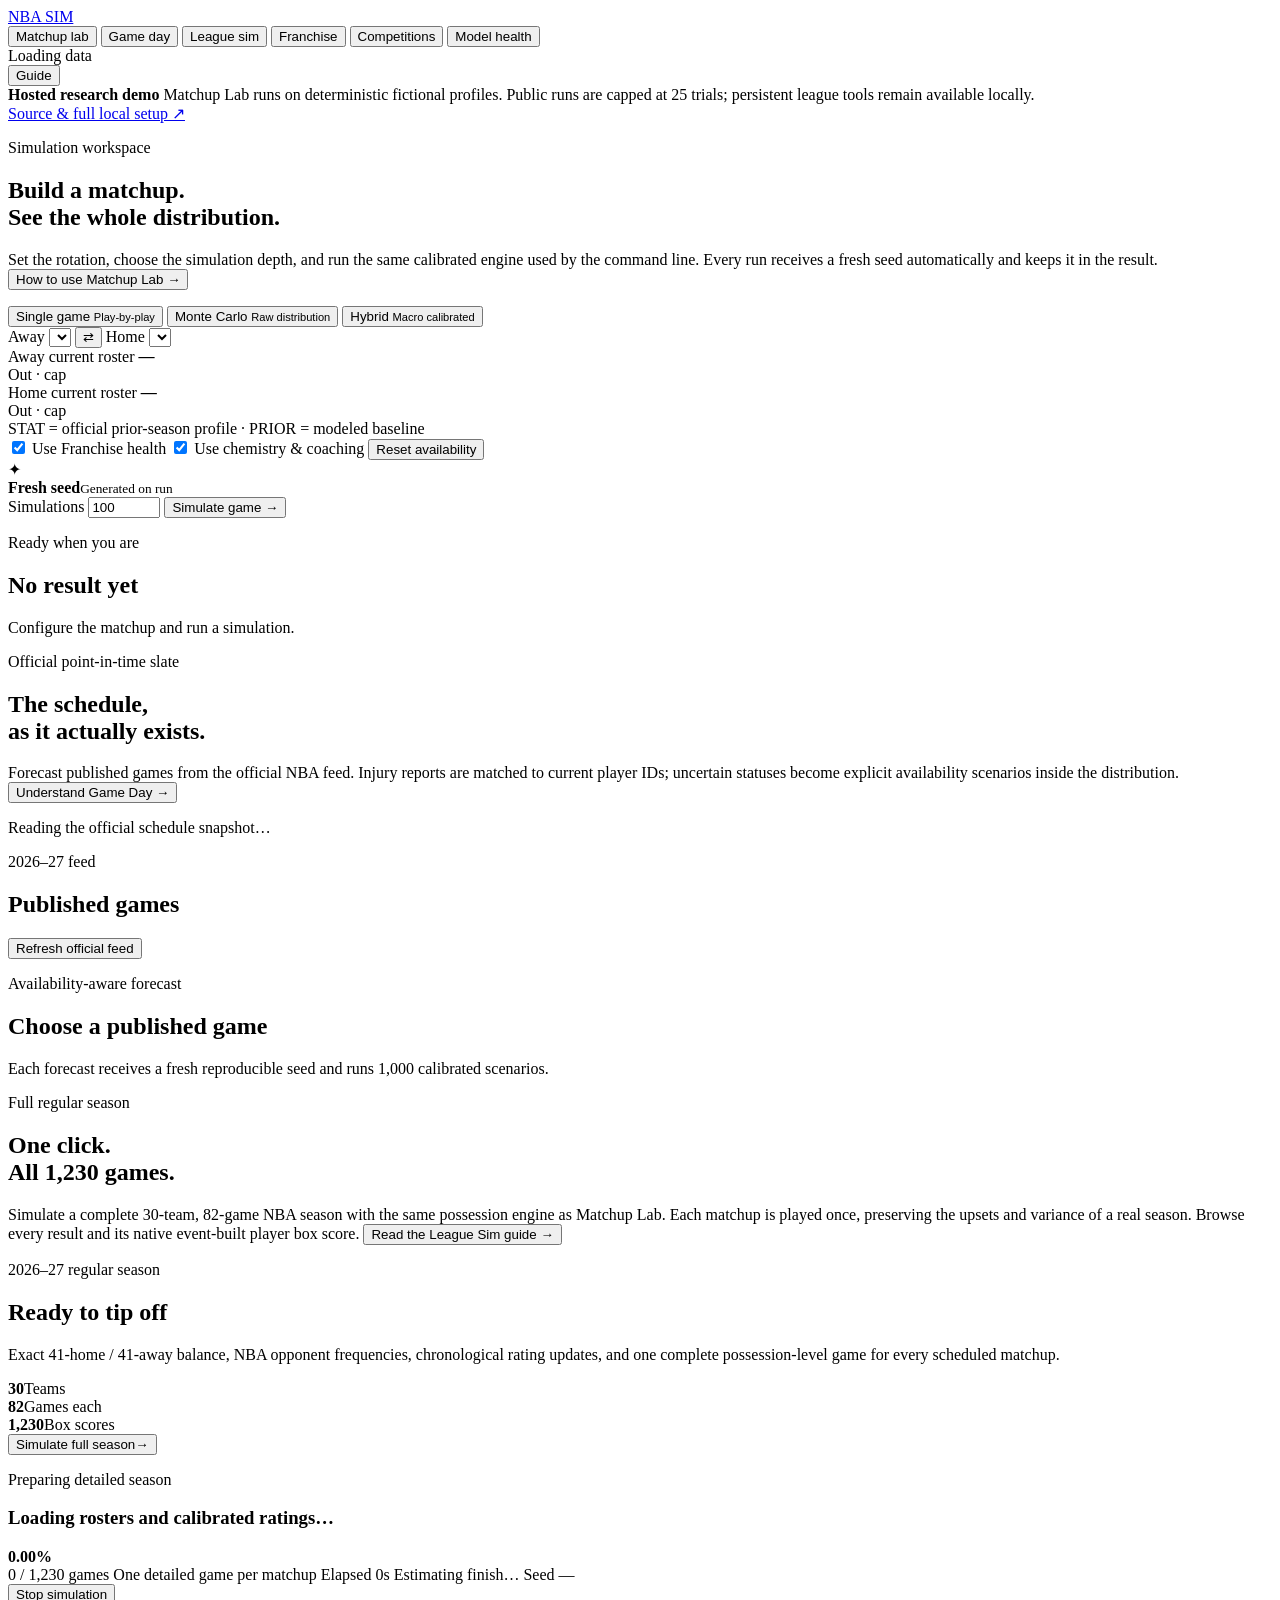
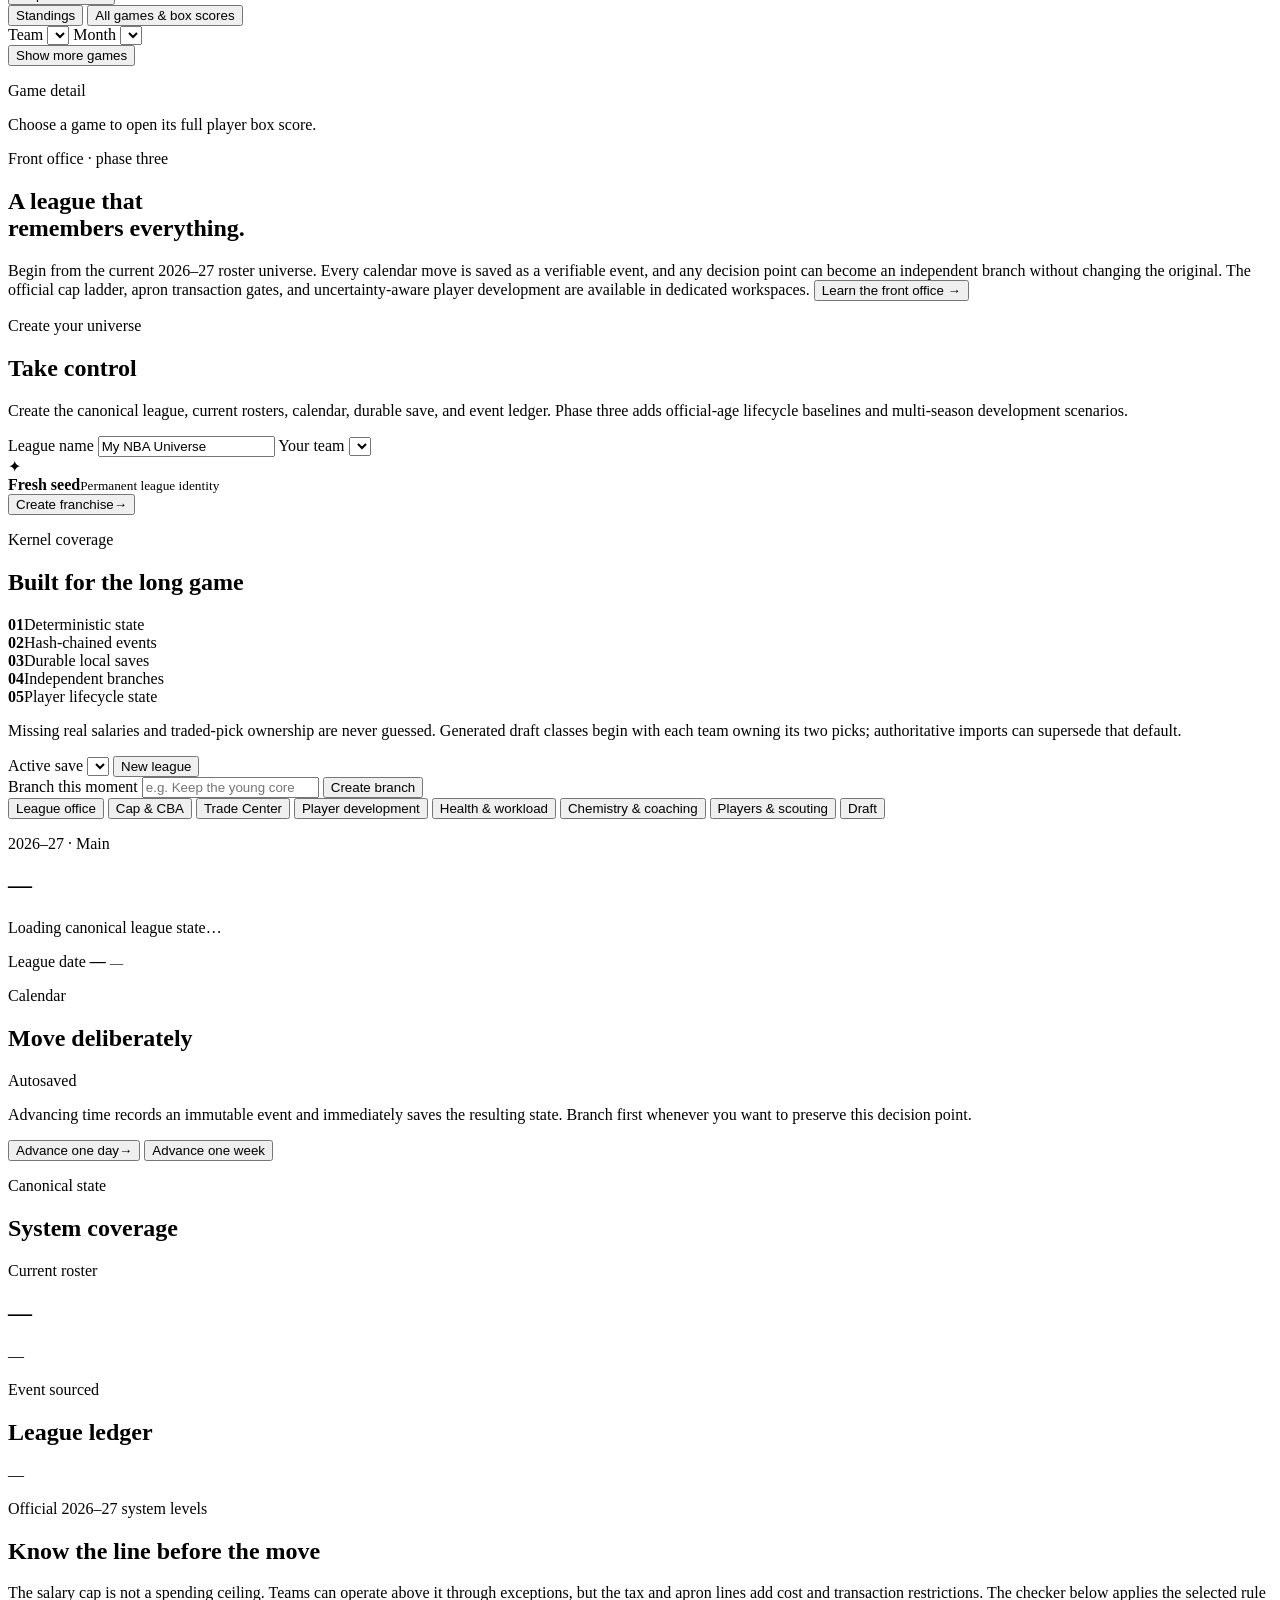
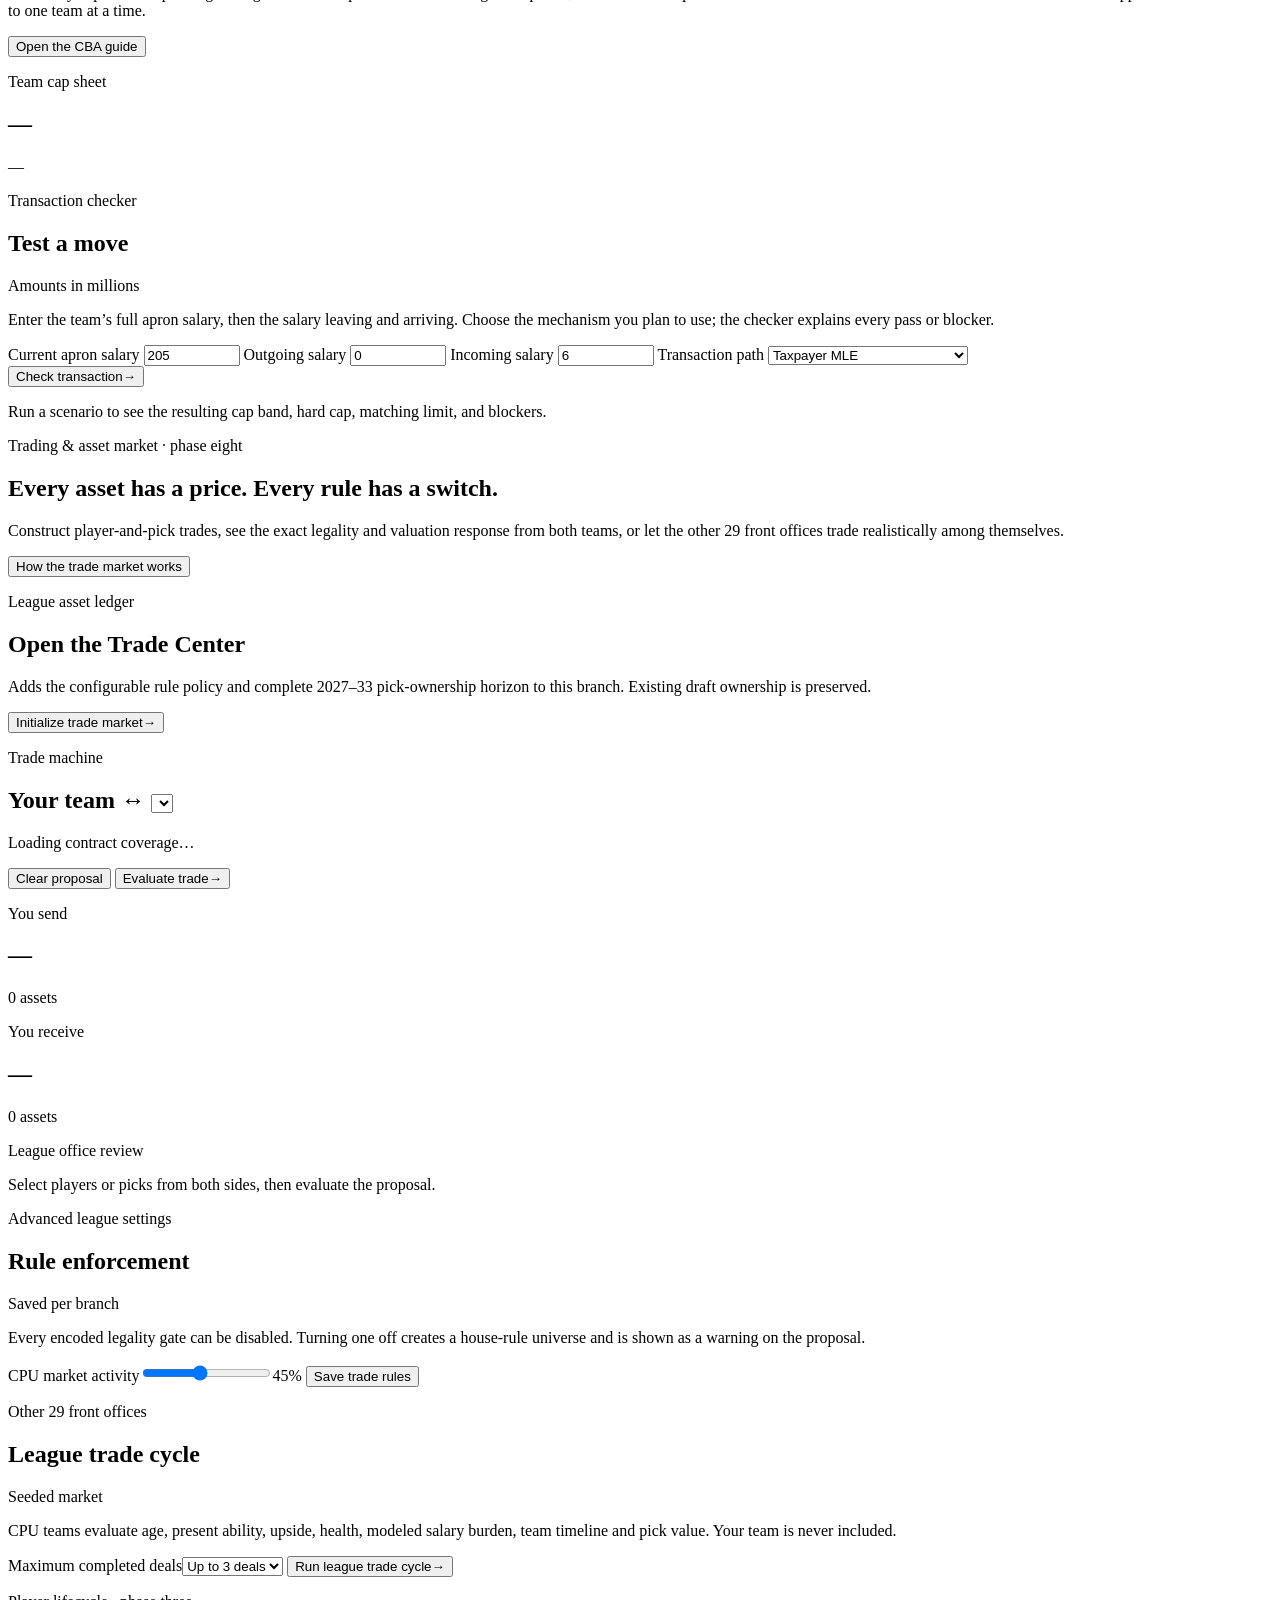
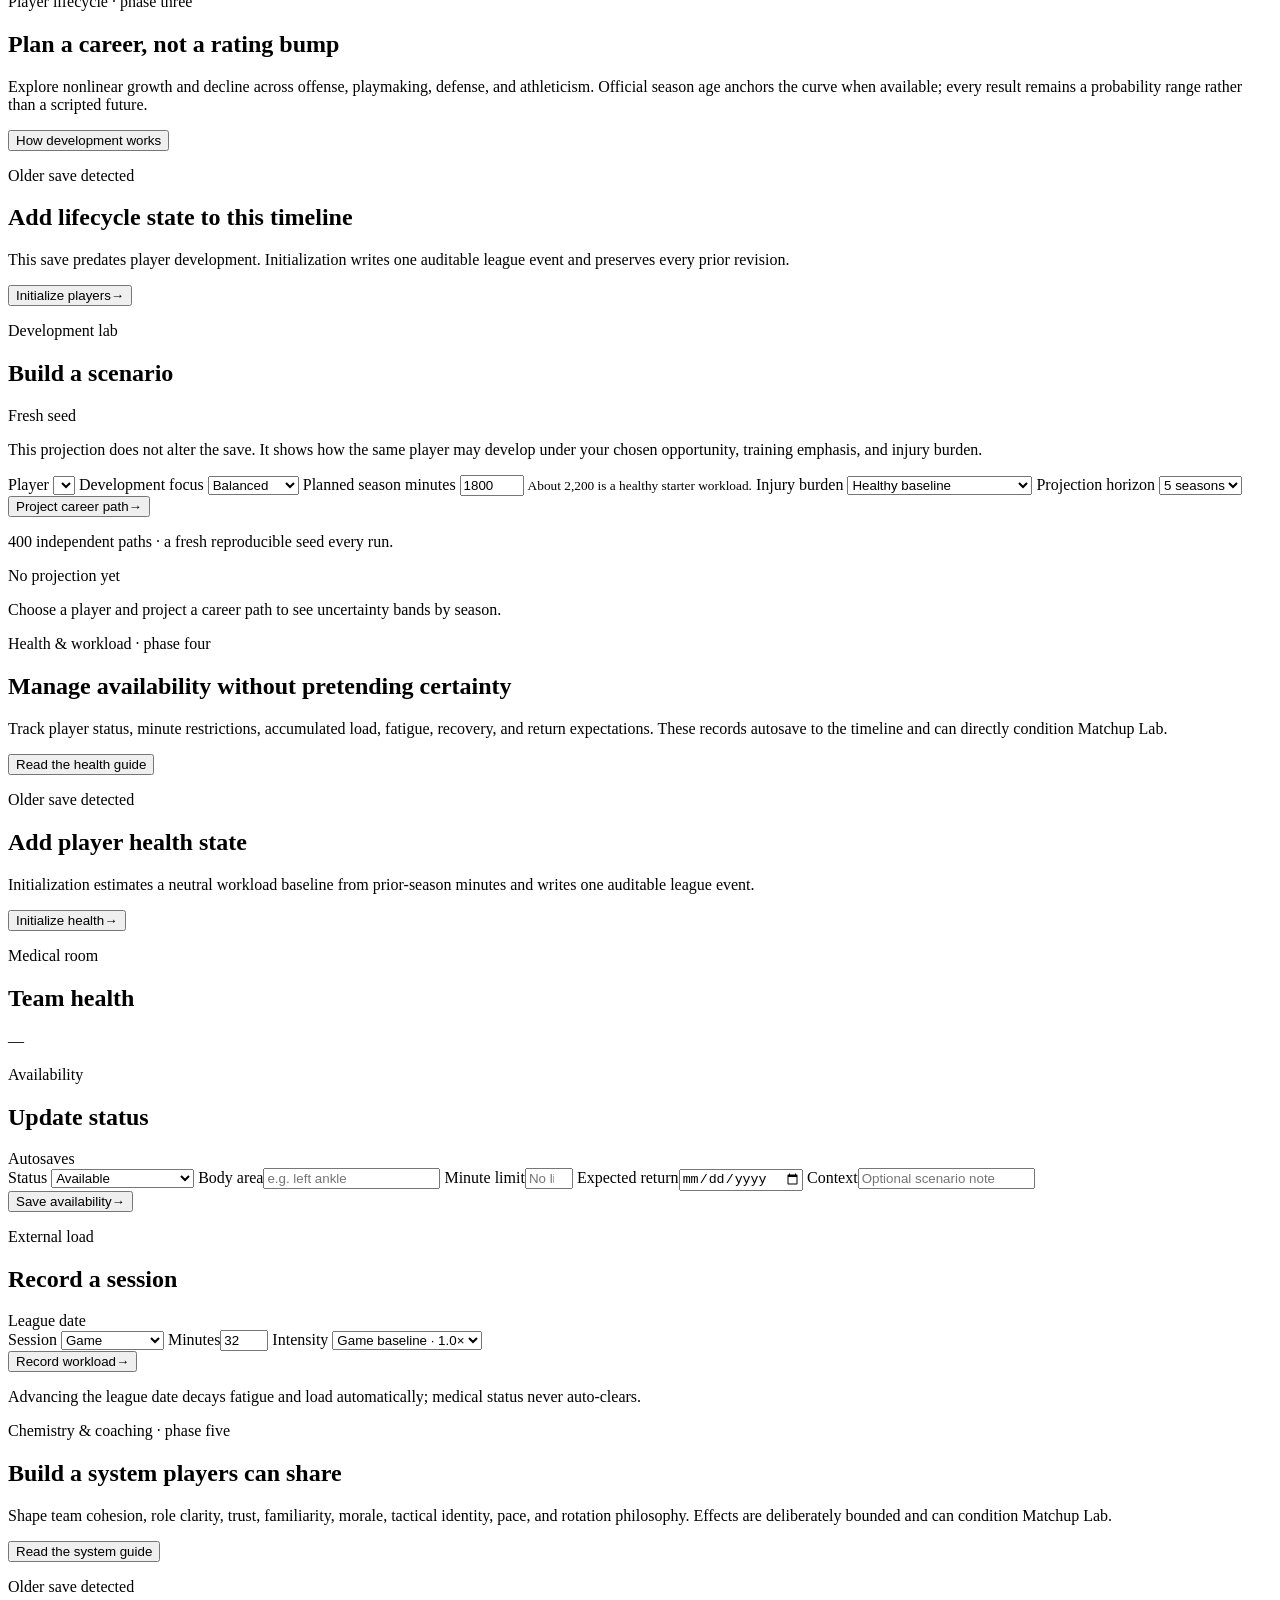
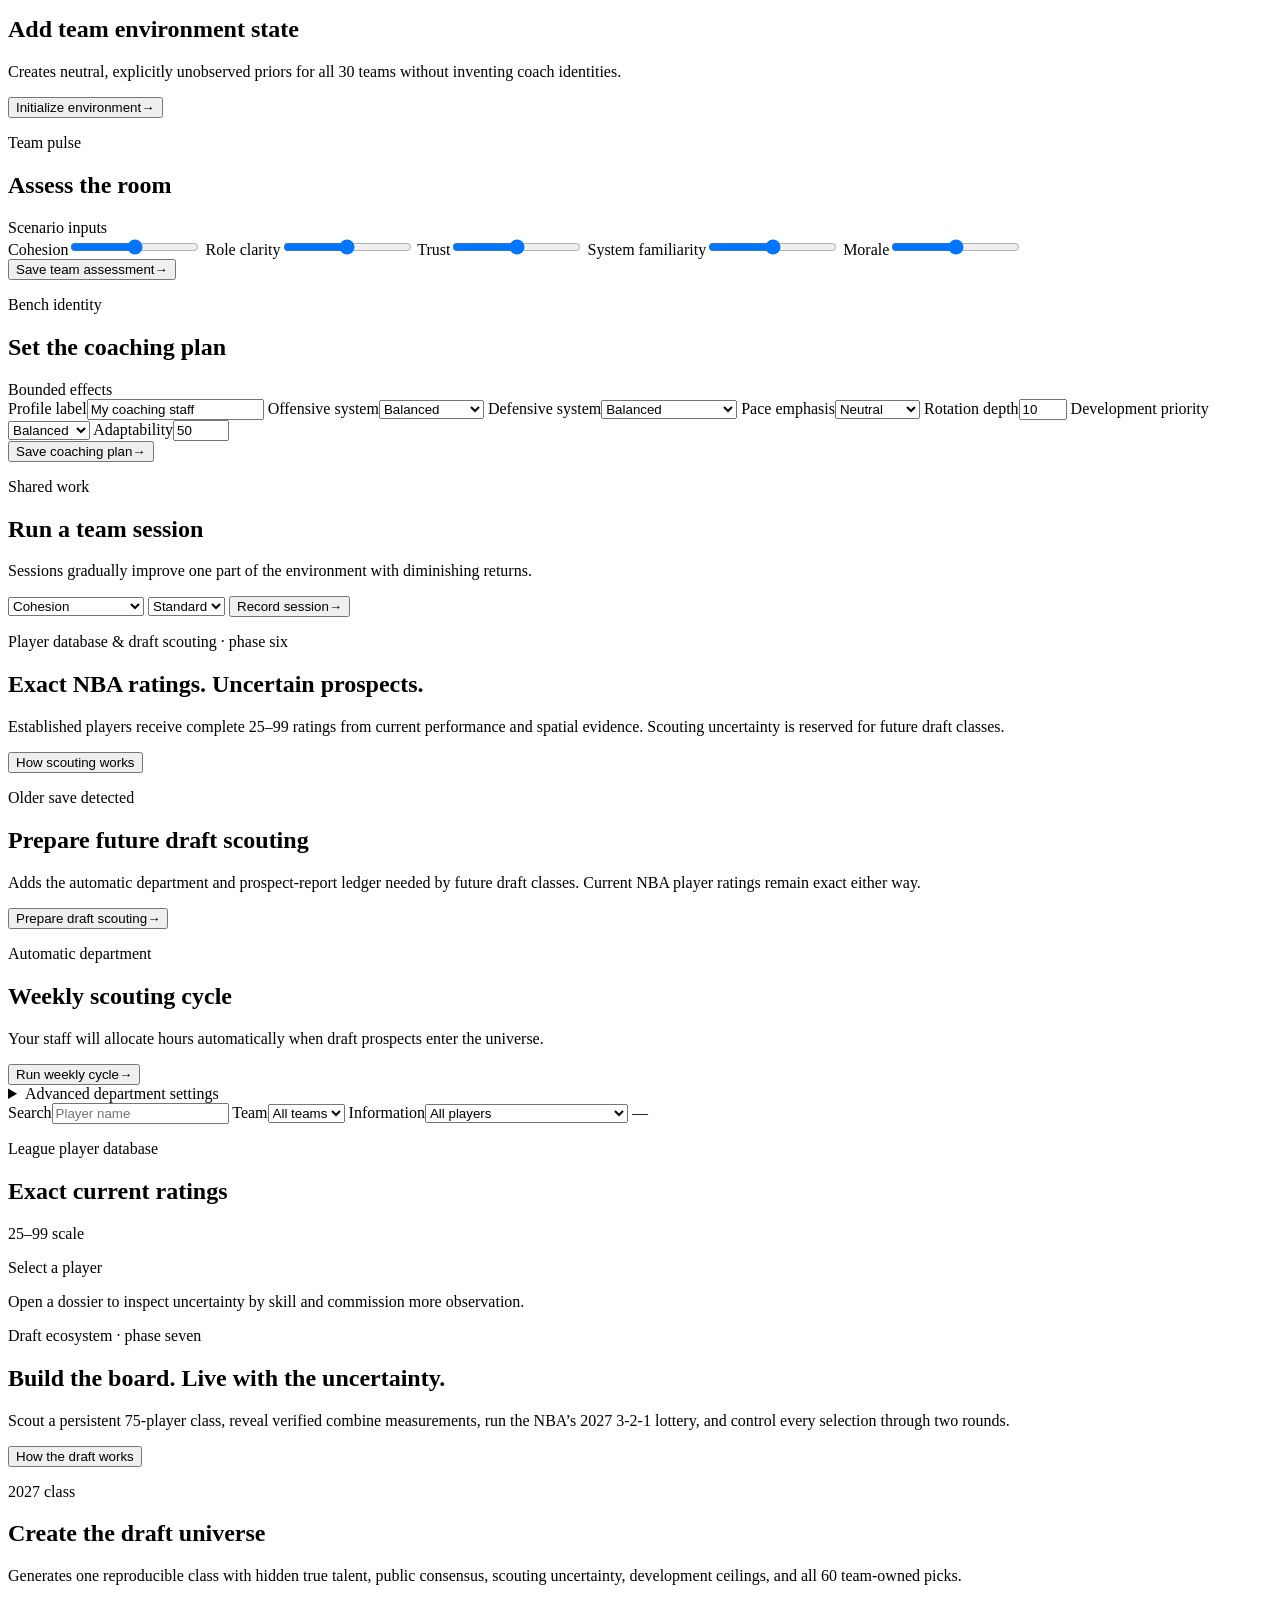
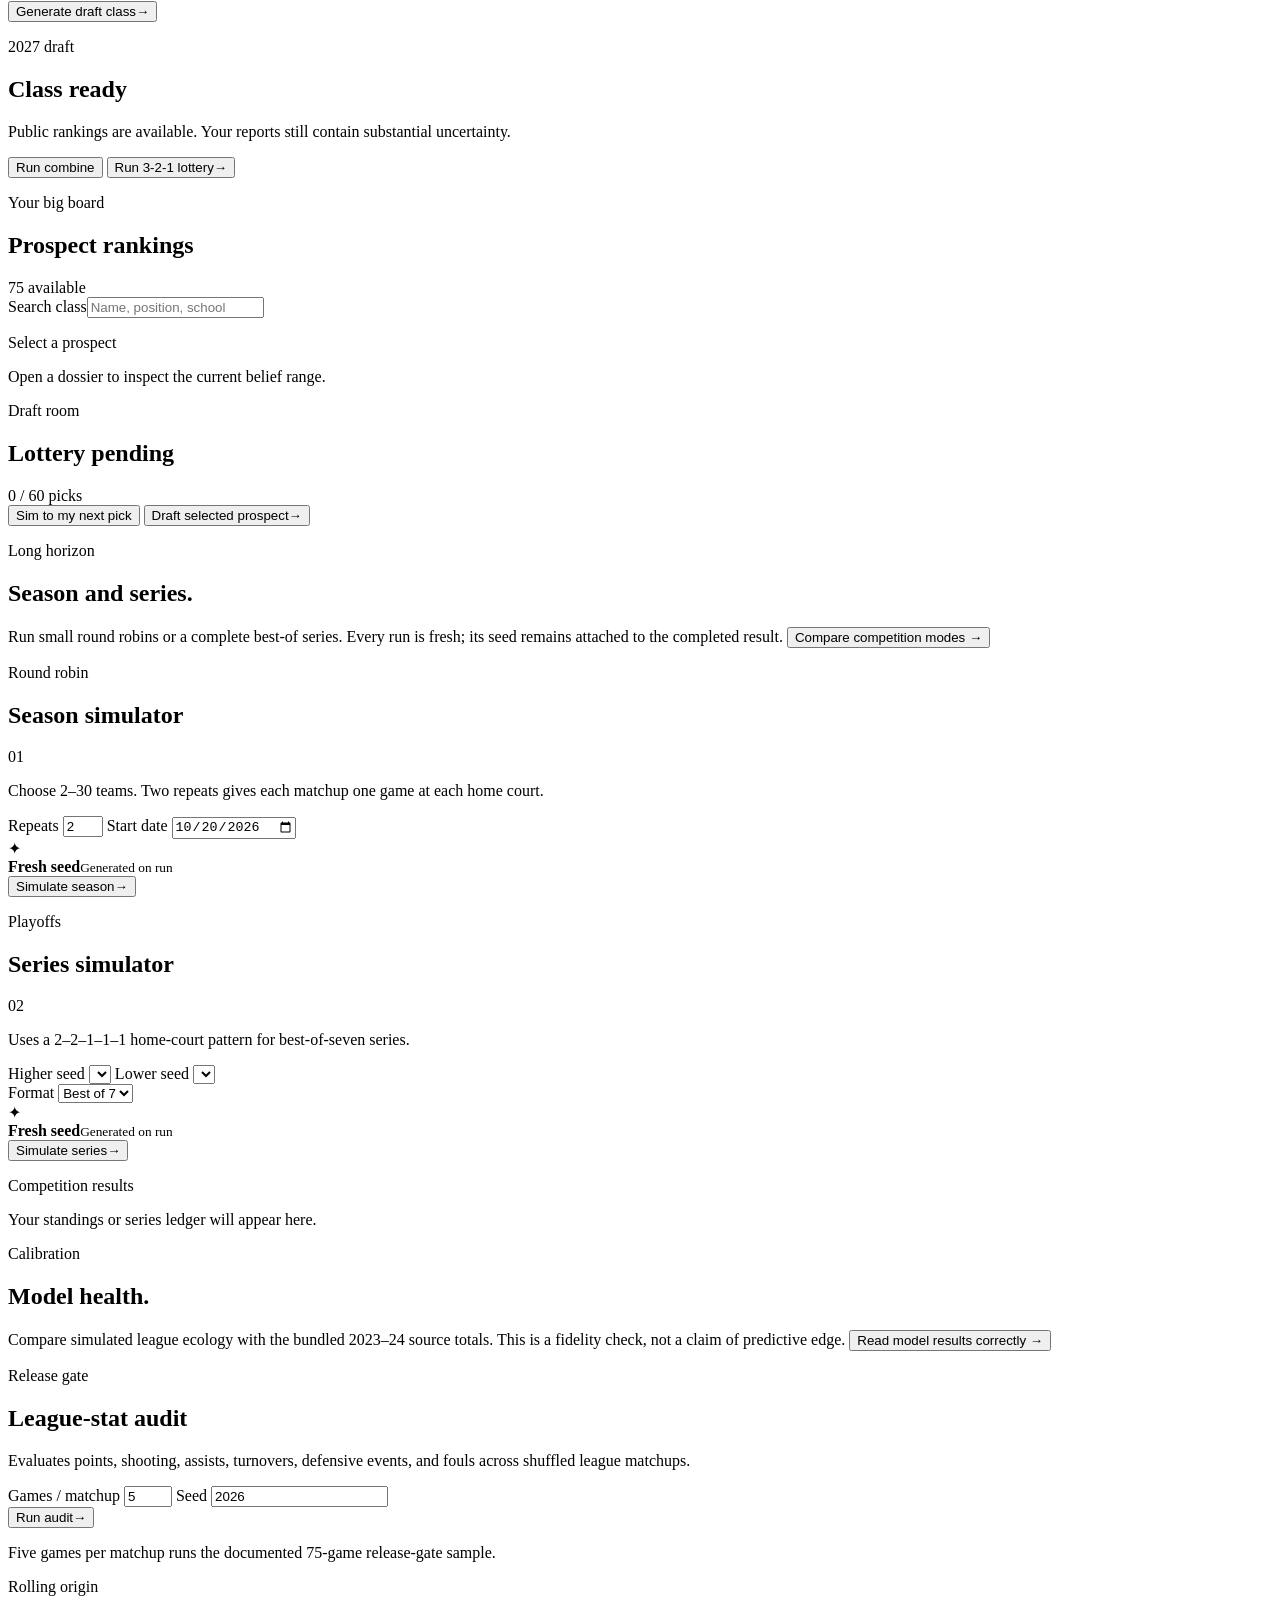
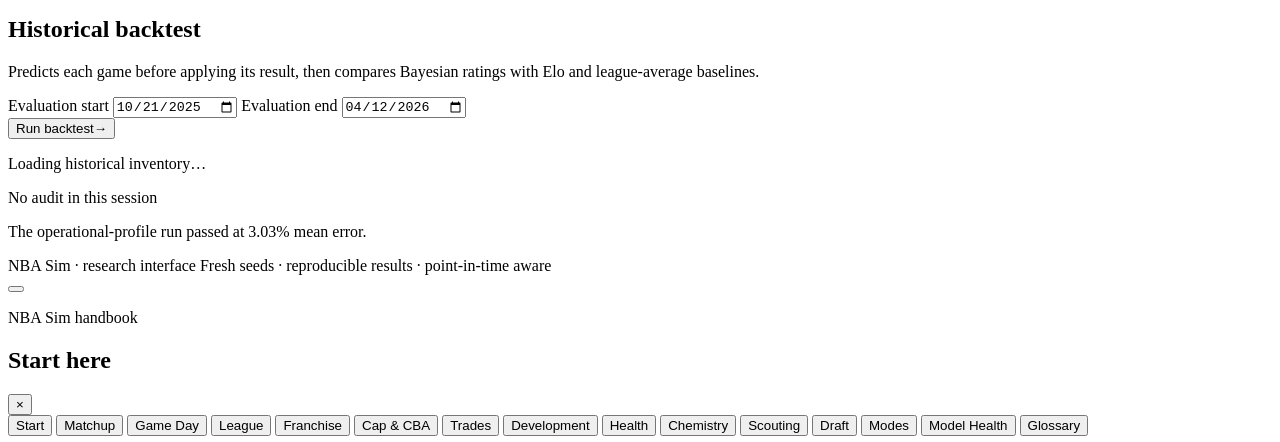
==== public/index.html @ 461e7e8c "Deploy bounded Matchup Lab demo to Vercel" ====
<!doctype html>
<html lang="en">
  <head>
    <meta charset="utf-8" />
    <meta name="viewport" content="width=device-width, initial-scale=1" />
    <meta
      name="description"
      content="An interactive interface for the NBA Sim research engine."
    />
    <title>NBA Sim — Research Lab</title>
    <link rel="stylesheet" href="/styles.css" />
  </head>
  <body>
    <div class="page-shell">
      <header class="topbar">
        <a class="brand" href="/" aria-label="NBA Sim home">
          <span class="brand-mark" aria-hidden="true"></span>
          <span>NBA SIM</span>
        </a>
        <nav class="primary-nav" aria-label="Dashboard sections">
          <button class="nav-item active" data-view="matchup">Matchup lab</button>
          <button class="nav-item" data-view="gameday">Game day</button>
          <button class="nav-item" data-view="league">League sim</button>
          <button class="nav-item" data-view="franchise">Franchise</button>
          <button class="nav-item" data-view="competition">Competitions</button>
          <button class="nav-item" data-view="health">Model health</button>
        </nav>
        <div class="topbar-actions">
          <div class="data-badge">
            <span class="status-dot" aria-hidden="true"></span>
            <span id="data-season">Loading data</span>
          </div>
          <button class="guide-button" type="button" data-guide-topic="start">
            Guide
          </button>
        </div>
      </header>

      <aside class="deployment-banner hidden" id="deployment-banner" role="status">
        <div>
          <strong>Hosted research demo</strong>
          <span>
            Matchup Lab runs on deterministic fictional profiles. Public runs
            are capped at 25 trials; persistent league tools remain available locally.
          </span>
        </div>
        <a href="https://github.com/OorjitSethi/nba-sim" target="_blank" rel="noreferrer">
          Source &amp; full local setup ↗
        </a>
      </aside>

      <main>
        <section class="view active" id="view-matchup">
          <div class="section-intro">
            <div>
              <p class="eyebrow">Simulation workspace</p>
              <h1>Build a matchup.<br />See the whole distribution.</h1>
            </div>
            <p class="intro-copy">
              Set the rotation, choose the simulation depth, and run the same
              calibrated engine used by the command line. Every run receives a
              fresh seed automatically and keeps it in the result.
              <button class="guide-link" type="button" data-guide-topic="matchup">
                How to use Matchup Lab →
              </button>
            </p>
          </div>

          <div class="workspace-grid">
            <form class="control-panel" id="matchup-form">
              <div class="mode-switch" aria-label="Simulation mode">
                <button type="button" class="mode-option active" data-mode="single">
                  <span>Single game</span>
                  <small>Play-by-play</small>
                </button>
                <button type="button" class="mode-option" data-mode="monte_carlo">
                  <span>Monte Carlo</span>
                  <small>Raw distribution</small>
                </button>
                <button type="button" class="mode-option" data-mode="hybrid">
                  <span>Hybrid</span>
                  <small>Macro calibrated</small>
                </button>
              </div>

              <div class="matchup-picker">
                <label>
                  <span>Away</span>
                  <select id="away-team" name="away" aria-label="Away team"></select>
                </label>
                <button class="swap-button" id="swap-teams" type="button" aria-label="Swap teams">
                  ⇄
                </button>
                <label>
                  <span>Home</span>
                  <select id="home-team" name="home" aria-label="Home team"></select>
                </label>
              </div>

              <div class="rotation-grid">
                <section class="rotation-card">
                  <div class="rotation-heading">
                    <div>
                      <span class="team-kicker">Away current roster</span>
                      <strong id="away-roster-title">—</strong>
                    </div>
                    <span>Out · cap</span>
                  </div>
                  <div id="away-roster" class="roster-list"></div>
                </section>
                <section class="rotation-card">
                  <div class="rotation-heading">
                    <div>
                      <span class="team-kicker">Home current roster</span>
                      <strong id="home-roster-title">—</strong>
                    </div>
                    <span>Out · cap</span>
                  </div>
                  <div id="home-roster" class="roster-list"></div>
                </section>
              </div>

              <div class="rotation-actions">
                <span>STAT = official prior-season profile · PRIOR = modeled baseline</span>
                <div>
                  <label class="health-link-toggle" title="Apply saved Franchise health restrictions to both teams">
                    <input id="matchup-use-health" type="checkbox" checked />
                    <span>Use Franchise health</span>
                  </label>
                  <label class="health-link-toggle" title="Apply the saved coaching plan and chemistry context">
                    <input id="matchup-use-environment" type="checkbox" checked />
                    <span>Use chemistry &amp; coaching</span>
                  </label>
                  <button id="reset-availability" type="button">Reset availability</button>
                </div>
              </div>

              <div class="run-settings">
                <div class="seed-policy" title="A new reproducible seed is generated when you run">
                  <span class="seed-spark" aria-hidden="true">✦</span>
                  <div><strong>Fresh seed</strong><small>Generated on run</small></div>
                </div>
                <label id="trials-field" class="hidden">
                  <span>Simulations</span>
                  <input id="matchup-trials" type="number" min="25" max="10000" value="100" />
                </label>
                <button class="run-button" type="submit">
                  <span id="run-label">Simulate game</span>
                  <span aria-hidden="true">→</span>
                </button>
              </div>
            </form>

            <section class="result-panel" id="matchup-result" aria-live="polite">
              <div class="empty-state">
                <div class="court-mark" aria-hidden="true">
                  <span></span>
                </div>
                <p class="eyebrow">Ready when you are</p>
                <h2>No result yet</h2>
                <p>Configure the matchup and run a simulation.</p>
              </div>
            </section>
          </div>
        </section>

        <section class="view" id="view-gameday">
          <div class="section-intro compact">
            <div>
              <p class="eyebrow">Official point-in-time slate</p>
              <h1>The schedule,<br />as it actually exists.</h1>
            </div>
            <p class="intro-copy">
              Forecast published games from the official NBA feed. Injury
              reports are matched to current player IDs; uncertain statuses
              become explicit availability scenarios inside the distribution.
              <button class="guide-link" type="button" data-guide-topic="gameday">
                Understand Game Day →
              </button>
            </p>
          </div>

          <section class="slate-summary" id="slate-summary" aria-live="polite">
            <div class="loading-block">Reading the official schedule snapshot…</div>
          </section>

          <div class="slate-workspace">
            <section class="slate-panel">
              <div class="slate-panel-heading">
                <div>
                  <p class="eyebrow">2026–27 feed</p>
                  <h2>Published games</h2>
                </div>
                <button class="quiet-button" id="refresh-schedule" type="button">
                  Refresh official feed
                </button>
              </div>
              <div class="schedule-feed" id="schedule-feed"></div>
            </section>

            <section class="result-panel game-day-result" id="game-day-result" aria-live="polite">
              <div class="empty-state">
                <div class="court-mark" aria-hidden="true"><span></span></div>
                <p class="eyebrow">Availability-aware forecast</p>
                <h2>Choose a published game</h2>
                <p>Each forecast receives a fresh reproducible seed and runs 1,000 calibrated scenarios.</p>
              </div>
            </section>
          </div>
        </section>

        <section class="view" id="view-league">
          <div class="section-intro compact">
            <div>
              <p class="eyebrow">Full regular season</p>
              <h1>One click.<br />All 1,230 games.</h1>
            </div>
            <p class="intro-copy">
              Simulate a complete 30-team, 82-game NBA season with the same
              possession engine as Matchup Lab. Each matchup is played once,
              preserving the upsets and variance of a real season. Browse every
              result and its native event-built player box score.
              <button class="guide-link" type="button" data-guide-topic="league">
                Read the League Sim guide →
              </button>
            </p>
          </div>

          <section class="league-launch" id="league-launch">
            <div class="league-launch-copy">
              <p class="eyebrow">2026–27 regular season</p>
              <h2 id="league-launch-title">Ready to tip off</h2>
              <p>
                Exact 41-home / 41-away balance, NBA opponent frequencies,
                chronological rating updates, and one complete possession-level
                game for every scheduled matchup.
              </p>
            </div>
            <div class="league-launch-metrics">
              <div><strong>30</strong><span>Teams</span></div>
              <div><strong>82</strong><span>Games each</span></div>
              <div><strong>1,230</strong><span>Box scores</span></div>
            </div>
            <button class="run-button league-run-button" id="run-league" type="button">
              <span>Simulate full season</span><span aria-hidden="true">→</span>
            </button>
            <section class="league-progress hidden" id="league-progress" aria-live="polite">
              <div class="league-progress-heading">
                <div>
                  <p class="eyebrow" id="league-progress-kicker">Preparing detailed season</p>
                  <h3 id="league-progress-matchup">Loading rosters and calibrated ratings…</h3>
                </div>
                <strong id="league-progress-percent">0.00%</strong>
              </div>
              <div
                class="league-progress-track"
                id="league-progress-track"
                role="progressbar"
                aria-label="Detailed league simulation progress"
                aria-valuemin="0"
                aria-valuemax="100"
                aria-valuenow="0"
              >
                <span id="league-progress-fill"></span>
              </div>
              <div class="league-progress-meta">
                <span id="league-progress-count">0 / 1,230 games</span>
                <span id="league-progress-trial">One detailed game per matchup</span>
                <span id="league-progress-elapsed">Elapsed 0s</span>
                <span id="league-progress-eta">Estimating finish…</span>
                <span id="league-progress-seed">Seed —</span>
              </div>
              <button class="league-cancel-button" id="cancel-league" type="button">
                Stop simulation
              </button>
            </section>
          </section>

          <section class="league-results hidden" id="league-results" aria-live="polite">
            <div class="league-season-bar" id="league-season-bar"></div>
            <div class="league-section-tabs" role="tablist" aria-label="League result sections">
              <button class="league-section-tab active" data-league-tab="standings" type="button">Standings</button>
              <button class="league-section-tab" data-league-tab="schedule" type="button">All games & box scores</button>
            </div>

            <div class="league-panel active" id="league-panel-standings">
              <div class="conference-grid" id="league-standings"></div>
            </div>

            <div class="league-panel" id="league-panel-schedule">
              <div class="league-schedule-toolbar">
                <label>
                  <span>Team</span>
                  <select id="league-team-filter"></select>
                </label>
                <label>
                  <span>Month</span>
                  <select id="league-month-filter"></select>
                </label>
                <div class="league-game-count" id="league-game-count"></div>
              </div>
              <div class="league-browser">
                <section class="league-game-list-wrap">
                  <div class="league-game-list" id="league-game-list"></div>
                  <button class="quiet-button league-more hidden" id="league-more" type="button">Show more games</button>
                </section>
                <section class="league-boxscore" id="league-boxscore">
                  <div class="empty-state inline">
                    <p class="eyebrow">Game detail</p>
                    <p>Choose a game to open its full player box score.</p>
                  </div>
                </section>
              </div>
            </div>
          </section>
        </section>

        <section class="view" id="view-franchise">
          <div class="section-intro compact">
            <div>
              <p class="eyebrow">Front office · phase three</p>
              <h1>A league that<br />remembers everything.</h1>
            </div>
            <p class="intro-copy">
              Begin from the current 2026–27 roster universe. Every calendar
              move is saved as a verifiable event, and any decision point can
              become an independent branch without changing the original. The
              official cap ladder, apron transaction gates, and uncertainty-aware
              player development are available in dedicated workspaces.
              <button class="guide-link" type="button" data-guide-topic="franchise">
                Learn the front office →
              </button>
            </p>
          </div>

          <section class="franchise-onboarding" id="franchise-onboarding">
            <form class="franchise-create-card" id="franchise-create-form">
              <div>
                <p class="eyebrow">Create your universe</p>
                <h2>Take control</h2>
                <p>
                  Create the canonical league, current rosters, calendar,
                  durable save, and event ledger. Phase three adds official-age
                  lifecycle baselines and multi-season development scenarios.
                </p>
              </div>
              <div class="franchise-create-fields">
                <label>
                  <span>League name</span>
                  <input id="franchise-name" maxlength="80" value="My NBA Universe" />
                </label>
                <label>
                  <span>Your team</span>
                  <select id="franchise-team"></select>
                </label>
              </div>
              <div class="franchise-create-action">
                <div class="seed-policy compact" title="A new reproducible seed is generated when you create the league">
                  <span class="seed-spark" aria-hidden="true">✦</span>
                  <div><strong>Fresh seed</strong><small>Permanent league identity</small></div>
                </div>
                <button class="run-button" type="submit">
                  <span>Create franchise</span><span aria-hidden="true">→</span>
                </button>
              </div>
            </form>

            <aside class="franchise-kernel-card">
              <p class="eyebrow">Kernel coverage</p>
              <h2>Built for the long game</h2>
              <div class="kernel-principles">
                <div><strong>01</strong><span>Deterministic state</span></div>
                <div><strong>02</strong><span>Hash-chained events</span></div>
                <div><strong>03</strong><span>Durable local saves</span></div>
                <div><strong>04</strong><span>Independent branches</span></div>
                <div><strong>05</strong><span>Player lifecycle state</span></div>
              </div>
              <p class="fine-print">
                Missing real salaries and traded-pick ownership are never
                guessed. Generated draft classes begin with each team owning
                its two picks; authoritative imports can supersede that default.
              </p>
            </aside>
          </section>

          <section class="franchise-workspace hidden" id="franchise-workspace" aria-live="polite">
            <header class="franchise-command-bar">
              <div class="franchise-save-picker">
                <label>
                  <span>Active save</span>
                  <select id="franchise-save-select"></select>
                </label>
                <button class="quiet-button" id="new-franchise" type="button">New league</button>
              </div>
              <form class="franchise-branch-form" id="franchise-branch-form">
                <label>
                  <span>Branch this moment</span>
                  <input id="franchise-branch-name" maxlength="80" placeholder="e.g. Keep the young core" />
                </label>
                <button class="quiet-button" type="submit">Create branch</button>
              </form>
            </header>

            <div class="franchise-workspace-tabs" role="tablist" aria-label="Franchise workspaces">
              <button class="franchise-workspace-tab active" data-franchise-tab="overview" type="button">League office</button>
              <button class="franchise-workspace-tab" data-franchise-tab="cap" type="button">Cap &amp; CBA</button>
              <button class="franchise-workspace-tab" data-franchise-tab="trades" type="button">Trade Center</button>
              <button class="franchise-workspace-tab" data-franchise-tab="development" type="button">Player development</button>
              <button class="franchise-workspace-tab" data-franchise-tab="health" type="button">Health &amp; workload</button>
              <button class="franchise-workspace-tab" data-franchise-tab="chemistry" type="button">Chemistry &amp; coaching</button>
              <button class="franchise-workspace-tab" data-franchise-tab="scouting" type="button">Players &amp; scouting</button>
              <button class="franchise-workspace-tab" data-franchise-tab="draft" type="button">Draft</button>
            </div>

            <section class="franchise-hero franchise-overview-section">
              <div>
                <p class="eyebrow" id="franchise-hero-kicker">2026–27 · Main</p>
                <h2 id="franchise-hero-title">—</h2>
                <p id="franchise-hero-copy">Loading canonical league state…</p>
              </div>
              <div class="franchise-date-block">
                <span>League date</span>
                <strong id="franchise-current-date">—</strong>
                <small id="franchise-phase">—</small>
              </div>
            </section>

            <div class="franchise-metric-grid franchise-overview-section" id="franchise-metrics"></div>

            <div class="franchise-main-grid franchise-overview-section">
              <section class="franchise-panel franchise-calendar-panel">
                <div class="franchise-panel-heading">
                  <div><p class="eyebrow">Calendar</p><h2>Move deliberately</h2></div>
                  <span id="franchise-autosave-state">Autosaved</span>
                </div>
                <p>
                  Advancing time records an immutable event and immediately
                  saves the resulting state. Branch first whenever you want to
                  preserve this decision point.
                </p>
                <div class="franchise-advance-actions">
                  <button class="run-button" data-franchise-days="1" type="button">
                    <span>Advance one day</span><span aria-hidden="true">→</span>
                  </button>
                  <button class="quiet-button" data-franchise-days="7" type="button">
                    Advance one week
                  </button>
                </div>
                <div class="franchise-integrity" id="franchise-integrity"></div>
              </section>

              <section class="franchise-panel franchise-coverage-panel">
                <div class="franchise-panel-heading">
                  <div><p class="eyebrow">Canonical state</p><h2>System coverage</h2></div>
                </div>
                <div class="franchise-coverage-list" id="franchise-coverage"></div>
              </section>
            </div>

            <div class="franchise-detail-grid franchise-overview-section">
              <section class="franchise-panel">
                <div class="franchise-panel-heading">
                  <div><p class="eyebrow">Current roster</p><h2 id="franchise-roster-title">—</h2></div>
                  <span id="franchise-roster-count">—</span>
                </div>
                <div class="franchise-roster-table" id="franchise-roster"></div>
              </section>
              <section class="franchise-panel">
                <div class="franchise-panel-heading">
                  <div><p class="eyebrow">Event sourced</p><h2>League ledger</h2></div>
                  <span id="franchise-event-count">—</span>
                </div>
                <div class="franchise-event-ledger" id="franchise-events"></div>
              </section>
            </div>

            <section class="franchise-cap-workspace hidden" id="franchise-cap-workspace">
              <div class="cap-guide-card">
                <div>
                  <p class="eyebrow">Official 2026–27 system levels</p>
                  <h2>Know the line before the move</h2>
                  <p>
                    The salary cap is not a spending ceiling. Teams can operate
                    above it through exceptions, but the tax and apron lines add
                    cost and transaction restrictions. The checker below applies
                    the selected rule to one team at a time.
                  </p>
                </div>
                <button class="quiet-button" type="button" data-guide-topic="cba">
                  Open the CBA guide
                </button>
              </div>

              <div class="cap-threshold-grid" id="cap-thresholds"></div>

              <div class="cap-main-grid">
                <section class="franchise-panel">
                  <div class="franchise-panel-heading">
                    <div><p class="eyebrow">Team cap sheet</p><h2 id="cap-sheet-title">—</h2></div>
                    <span id="cap-sheet-coverage">—</span>
                  </div>
                  <div class="cap-data-warning" id="cap-data-warning"></div>
                  <div class="cap-roster-table" id="cap-roster-table"></div>
                </section>

                <form class="franchise-panel cap-scenario-form" id="cap-scenario-form">
                  <div class="franchise-panel-heading">
                    <div><p class="eyebrow">Transaction checker</p><h2>Test a move</h2></div>
                    <span>Amounts in millions</span>
                  </div>
                  <p class="cap-form-copy">
                    Enter the team’s full apron salary, then the salary leaving
                    and arriving. Choose the mechanism you plan to use; the
                    checker explains every pass or blocker.
                  </p>
                  <div class="cap-form-fields">
                    <label>
                      <span>Current apron salary</span>
                      <input id="cap-team-salary" type="number" min="0" max="1000" step="0.001" value="205" required />
                    </label>
                    <label>
                      <span>Outgoing salary</span>
                      <input id="cap-outgoing-salary" type="number" min="0" max="1000" step="0.001" value="0" required />
                    </label>
                    <label>
                      <span>Incoming salary</span>
                      <input id="cap-incoming-salary" type="number" min="0" max="1000" step="0.001" value="6" required />
                    </label>
                    <label>
                      <span>Transaction path</span>
                      <select id="cap-action">
                        <option value="standard_trade">Standard one-player trade</option>
                        <option value="expanded_trade">Expanded trade exception</option>
                        <option value="aggregated_trade">Aggregate outgoing salaries</option>
                        <option value="sign_and_trade_acquisition">Receive sign-and-trade player</option>
                        <option value="non_taxpayer_mle">Non-taxpayer MLE</option>
                        <option value="taxpayer_mle" selected>Taxpayer MLE</option>
                        <option value="room_mle">Room MLE</option>
                        <option value="send_cash">Send cash in trade</option>
                      </select>
                    </label>
                  </div>
                  <button class="run-button full" type="submit">
                    <span>Check transaction</span><span aria-hidden="true">→</span>
                  </button>
                  <div class="cap-scenario-result" id="cap-scenario-result" aria-live="polite">
                    <p>Run a scenario to see the resulting cap band, hard cap, matching limit, and blockers.</p>
                  </div>
                </form>
              </div>
            </section>

            <section class="franchise-health-workspace hidden" id="franchise-trade-workspace">
              <div class="development-guide-card">
                <div>
                  <p class="eyebrow">Trading &amp; asset market · phase eight</p>
                  <h2>Every asset has a price. Every rule has a switch.</h2>
                  <p>Construct player-and-pick trades, see the exact legality and valuation response from both teams, or let the other 29 front offices trade realistically among themselves.</p>
                </div>
                <button class="quiet-button" type="button" data-guide-topic="trades">How the trade market works</button>
              </div>

              <section class="lifecycle-initialize-card" id="trade-initialize-card">
                <div>
                  <p class="eyebrow">League asset ledger</p>
                  <h2>Open the Trade Center</h2>
                  <p>Adds the configurable rule policy and complete 2027–33 pick-ownership horizon to this branch. Existing draft ownership is preserved.</p>
                </div>
                <button class="run-button" id="trade-initialize" type="button"><span>Initialize trade market</span><span>→</span></button>
              </section>

              <div class="trade-workspace hidden" id="trade-ready">
                <section class="trade-command-card">
                  <div>
                    <p class="eyebrow">Trade machine</p>
                    <h2><span id="trade-user-team">Your team</span> ↔ <select id="trade-partner" aria-label="Trade partner"></select></h2>
                    <p id="trade-salary-note">Loading contract coverage…</p>
                  </div>
                  <div class="trade-command-actions">
                    <button class="quiet-button" id="trade-clear" type="button">Clear proposal</button>
                    <button class="run-button" id="trade-evaluate" type="button"><span>Evaluate trade</span><span>→</span></button>
                  </div>
                </section>

                <div class="trade-builder-grid">
                  <section class="franchise-panel trade-package">
                    <div class="franchise-panel-heading"><div><p class="eyebrow">You send</p><h2 id="trade-user-package-title">—</h2></div><span id="trade-user-package-count">0 assets</span></div>
                    <div class="trade-asset-list" id="trade-user-assets"></div>
                  </section>
                  <section class="franchise-panel trade-package">
                    <div class="franchise-panel-heading"><div><p class="eyebrow">You receive</p><h2 id="trade-partner-package-title">—</h2></div><span id="trade-partner-package-count">0 assets</span></div>
                    <div class="trade-asset-list" id="trade-partner-assets"></div>
                  </section>
                </div>

                <section class="trade-evaluation franchise-panel" id="trade-evaluation" aria-live="polite">
                  <div class="empty-state inline"><p class="eyebrow">League office review</p><p>Select players or picks from both sides, then evaluate the proposal.</p></div>
                </section>

                <div class="trade-lower-grid">
                  <section class="franchise-panel trade-rules-panel">
                    <div class="franchise-panel-heading"><div><p class="eyebrow">Advanced league settings</p><h2>Rule enforcement</h2></div><span>Saved per branch</span></div>
                    <p>Every encoded legality gate can be disabled. Turning one off creates a house-rule universe and is shown as a warning on the proposal.</p>
                    <form id="trade-rules-form">
                      <div class="trade-rule-list" id="trade-rule-list"></div>
                      <label class="trade-aggression"><span>CPU market activity</span><input id="trade-ai-aggression" type="range" min="0" max="1" step="0.05" value="0.45" /><output>45%</output></label>
                      <button class="quiet-button full" type="submit">Save trade rules</button>
                    </form>
                  </section>

                  <section class="franchise-panel trade-market-panel">
                    <div class="franchise-panel-heading"><div><p class="eyebrow">Other 29 front offices</p><h2>League trade cycle</h2></div><span>Seeded market</span></div>
                    <p>CPU teams evaluate age, present ability, upside, health, modeled salary burden, team timeline and pick value. Your team is never included.</p>
                    <label><span>Maximum completed deals</span><select id="trade-ai-max"><option value="1">1 deal</option><option value="3" selected>Up to 3 deals</option><option value="5">Up to 5 deals</option></select></label>
                    <button class="run-button full" id="trade-run-market" type="button"><span>Run league trade cycle</span><span>→</span></button>
                    <div class="trade-history" id="trade-history"></div>
                  </section>
                </div>
              </div>
            </section>

            <section class="franchise-development-workspace hidden" id="franchise-development-workspace">
              <div class="development-guide-card">
                <div>
                  <p class="eyebrow">Player lifecycle · phase three</p>
                  <h2>Plan a career, not a rating bump</h2>
                  <p>
                    Explore nonlinear growth and decline across offense,
                    playmaking, defense, and athleticism. Official season age
                    anchors the curve when available; every result remains a
                    probability range rather than a scripted future.
                  </p>
                </div>
                <button class="quiet-button" type="button" data-guide-topic="development">
                  How development works
                </button>
              </div>

              <section class="lifecycle-initialize-card hidden" id="lifecycle-initialize-card">
                <div>
                  <p class="eyebrow">Older save detected</p>
                  <h2>Add lifecycle state to this timeline</h2>
                  <p>
                    This save predates player development. Initialization writes
                    one auditable league event and preserves every prior revision.
                  </p>
                </div>
                <button class="run-button" id="lifecycle-initialize" type="button">
                  <span>Initialize players</span><span aria-hidden="true">→</span>
                </button>
              </section>

              <div class="development-main-grid hidden" id="development-ready">
                <form class="franchise-panel development-controls" id="lifecycle-projection-form">
                  <div class="franchise-panel-heading">
                    <div><p class="eyebrow">Development lab</p><h2>Build a scenario</h2></div>
                    <span>Fresh seed</span>
                  </div>
                  <p>
                    This projection does not alter the save. It shows how the
                    same player may develop under your chosen opportunity,
                    training emphasis, and injury burden.
                  </p>
                  <div class="development-form-fields">
                    <label>
                      <span>Player</span>
                      <select id="lifecycle-player"></select>
                    </label>
                    <label>
                      <span>Development focus</span>
                      <select id="lifecycle-focus">
                        <option value="balanced">Balanced</option>
                        <option value="offense">Offense</option>
                        <option value="playmaking">Playmaking</option>
                        <option value="defense">Defense</option>
                        <option value="athleticism">Athleticism</option>
                      </select>
                    </label>
                    <label>
                      <span>Planned season minutes</span>
                      <input id="lifecycle-minutes" type="number" min="0" max="3500" step="50" value="1800" />
                      <small>About 2,200 is a healthy starter workload.</small>
                    </label>
                    <label>
                      <span>Injury burden</span>
                      <select id="lifecycle-injury">
                        <option value="0">Healthy baseline</option>
                        <option value="0.25">Managed limitations</option>
                        <option value="0.6">Significant recurring burden</option>
                      </select>
                    </label>
                    <label>
                      <span>Projection horizon</span>
                      <select id="lifecycle-seasons">
                        <option value="3">3 seasons</option>
                        <option value="5" selected>5 seasons</option>
                        <option value="8">8 seasons</option>
                      </select>
                    </label>
                  </div>
                  <button class="run-button full" type="submit">
                    <span>Project career path</span><span aria-hidden="true">→</span>
                  </button>
                  <p class="fine-print">
                    400 independent paths · a fresh reproducible seed every run.
                  </p>
                </form>

                <section class="development-output">
                  <div class="lifecycle-player-card" id="lifecycle-player-card"></div>
                  <div class="franchise-panel lifecycle-result" id="lifecycle-result" aria-live="polite">
                    <div class="empty-state inline">
                      <p class="eyebrow">No projection yet</p>
                      <p>Choose a player and project a career path to see uncertainty bands by season.</p>
                    </div>
                  </div>
                </section>
              </div>
            </section>

            <section class="franchise-health-workspace hidden" id="franchise-health-workspace">
              <div class="development-guide-card">
                <div>
                  <p class="eyebrow">Health &amp; workload · phase four</p>
                  <h2>Manage availability without pretending certainty</h2>
                  <p>
                    Track player status, minute restrictions, accumulated load,
                    fatigue, recovery, and return expectations. These records
                    autosave to the timeline and can directly condition Matchup Lab.
                  </p>
                </div>
                <button class="quiet-button" type="button" data-guide-topic="workload">
                  Read the health guide
                </button>
              </div>

              <section class="lifecycle-initialize-card hidden" id="health-initialize-card">
                <div>
                  <p class="eyebrow">Older save detected</p>
                  <h2>Add player health state</h2>
                  <p>
                    Initialization estimates a neutral workload baseline from
                    prior-season minutes and writes one auditable league event.
                  </p>
                </div>
                <button class="run-button" id="health-initialize" type="button">
                  <span>Initialize health</span><span aria-hidden="true">→</span>
                </button>
              </section>

              <div class="health-main-grid hidden" id="health-ready">
                <section class="health-roster-panel franchise-panel">
                  <div class="franchise-panel-heading">
                    <div><p class="eyebrow">Medical room</p><h2 id="health-team-title">Team health</h2></div>
                    <span id="health-restricted-count">—</span>
                  </div>
                  <div class="health-roster-list" id="health-roster-list"></div>
                </section>

                <section class="health-detail-column">
                  <div class="health-player-summary" id="health-player-summary"></div>

                  <div class="health-action-grid">
                    <form class="franchise-panel health-form" id="health-status-form">
                      <div class="franchise-panel-heading">
                        <div><p class="eyebrow">Availability</p><h2>Update status</h2></div>
                        <span>Autosaves</span>
                      </div>
                      <div class="development-form-fields">
                        <label>
                          <span>Status</span>
                          <select id="health-status">
                            <option value="available">Available</option>
                            <option value="managed">Available · managed</option>
                            <option value="questionable">Questionable</option>
                            <option value="doubtful">Doubtful</option>
                            <option value="out">Out</option>
                          </select>
                        </label>
                        <label><span>Body area</span><input id="health-body-area" maxlength="80" placeholder="e.g. left ankle" /></label>
                        <label><span>Minute limit</span><input id="health-minute-limit" type="number" min="0" max="48" step="1" placeholder="No limit" /></label>
                        <label><span>Expected return</span><input id="health-return-date" type="date" /></label>
                        <label><span>Context</span><input id="health-detail" maxlength="240" placeholder="Optional scenario note" /></label>
                      </div>
                      <button class="run-button full" type="submit"><span>Save availability</span><span aria-hidden="true">→</span></button>
                    </form>

                    <form class="franchise-panel health-form" id="health-workload-form">
                      <div class="franchise-panel-heading">
                        <div><p class="eyebrow">External load</p><h2>Record a session</h2></div>
                        <span>League date</span>
                      </div>
                      <div class="development-form-fields">
                        <label>
                          <span>Session</span>
                          <select id="health-session-kind">
                            <option value="game">Game</option>
                            <option value="practice">Practice</option>
                            <option value="conditioning">Conditioning</option>
                            <option value="rehab">Rehabilitation</option>
                          </select>
                        </label>
                        <label><span>Minutes</span><input id="health-session-minutes" type="number" min="0" max="80" step="1" value="32" /></label>
                        <label>
                          <span>Intensity</span>
                          <select id="health-session-intensity">
                            <option value="0.5">Light · 0.5×</option>
                            <option value="0.8">Moderate · 0.8×</option>
                            <option value="1" selected>Game baseline · 1.0×</option>
                            <option value="1.25">High · 1.25×</option>
                            <option value="1.5">Very high · 1.5×</option>
                          </select>
                        </label>
                      </div>
                      <button class="run-button full" type="submit"><span>Record workload</span><span aria-hidden="true">→</span></button>
                      <p class="fine-print">Advancing the league date decays fatigue and load automatically; medical status never auto-clears.</p>
                    </form>
                  </div>
                </section>
              </div>
            </section>

            <section class="franchise-health-workspace hidden" id="franchise-chemistry-workspace">
              <div class="development-guide-card">
                <div><p class="eyebrow">Chemistry &amp; coaching · phase five</p><h2>Build a system players can share</h2><p>Shape team cohesion, role clarity, trust, familiarity, morale, tactical identity, pace, and rotation philosophy. Effects are deliberately bounded and can condition Matchup Lab.</p></div>
                <button class="quiet-button" type="button" data-guide-topic="chemistry">Read the system guide</button>
              </div>
              <section class="lifecycle-initialize-card hidden" id="environment-initialize-card">
                <div><p class="eyebrow">Older save detected</p><h2>Add team environment state</h2><p>Creates neutral, explicitly unobserved priors for all 30 teams without inventing coach identities.</p></div>
                <button class="run-button" id="environment-initialize" type="button"><span>Initialize environment</span><span>→</span></button>
              </section>
              <div class="chemistry-main-grid hidden" id="environment-ready">
                <section class="chemistry-score-card" id="chemistry-score-card"></section>
                <form class="franchise-panel health-form" id="chemistry-form">
                  <div class="franchise-panel-heading"><div><p class="eyebrow">Team pulse</p><h2>Assess the room</h2></div><span>Scenario inputs</span></div>
                  <div class="chemistry-slider-grid">
                    <label><span>Cohesion</span><input id="chemistry-cohesion" type="range" min="0" max="100" /><output></output></label>
                    <label><span>Role clarity</span><input id="chemistry-roles" type="range" min="0" max="100" /><output></output></label>
                    <label><span>Trust</span><input id="chemistry-trust" type="range" min="0" max="100" /><output></output></label>
                    <label><span>System familiarity</span><input id="chemistry-system" type="range" min="0" max="100" /><output></output></label>
                    <label><span>Morale</span><input id="chemistry-morale" type="range" min="0" max="100" /><output></output></label>
                  </div>
                  <button class="run-button full" type="submit"><span>Save team assessment</span><span>→</span></button>
                </form>
                <form class="franchise-panel health-form" id="coaching-form">
                  <div class="franchise-panel-heading"><div><p class="eyebrow">Bench identity</p><h2>Set the coaching plan</h2></div><span>Bounded effects</span></div>
                  <div class="development-form-fields">
                    <label><span>Profile label</span><input id="coach-name" maxlength="80" value="My coaching staff" /></label>
                    <label><span>Offensive system</span><select id="coach-offense"><option value="balanced">Balanced</option><option value="motion">Motion</option><option value="pace_space">Pace & space</option><option value="inside_out">Inside-out</option><option value="heliocentric">Heliocentric</option></select></label>
                    <label><span>Defensive system</span><select id="coach-defense"><option value="balanced">Balanced</option><option value="switch">Switch</option><option value="drop">Drop</option><option value="zone">Zone</option><option value="perimeter_pressure">Perimeter pressure</option></select></label>
                    <label><span>Pace emphasis</span><select id="coach-pace"><option value="-1">Deliberate</option><option value="0" selected>Neutral</option><option value="1">Push pace</option></select></label>
                    <label><span>Rotation depth</span><input id="coach-depth" type="number" min="8" max="12" value="10" /></label>
                    <label><span>Development priority</span><select id="coach-development"><option value="balanced">Balanced</option><option value="veterans">Veterans</option><option value="prospects">Prospects</option><option value="performance">Win now</option></select></label>
                    <label><span>Adaptability</span><input id="coach-adaptability" type="number" min="0" max="100" value="50" /></label>
                  </div>
                  <button class="run-button full" type="submit"><span>Save coaching plan</span><span>→</span></button>
                </form>
                <form class="franchise-panel chemistry-session-form" id="chemistry-session-form">
                  <div><p class="eyebrow">Shared work</p><h2>Run a team session</h2><p>Sessions gradually improve one part of the environment with diminishing returns.</p></div>
                  <select id="chemistry-session-emphasis"><option value="cohesion">Cohesion</option><option value="roles">Role clarity</option><option value="system">System installation</option><option value="recovery">Recovery & morale</option></select>
                  <select id="chemistry-session-intensity"><option value="0.5">Light</option><option value="1" selected>Standard</option><option value="1.5">Intensive</option></select>
                  <button class="run-button" type="submit"><span>Record session</span><span>→</span></button>
                </form>
              </div>
            </section>

            <section class="franchise-health-workspace hidden" id="franchise-scouting-workspace">
              <div class="development-guide-card">
                <div>
                  <p class="eyebrow">Player database &amp; draft scouting · phase six</p>
                  <h2>Exact NBA ratings. Uncertain prospects.</h2>
                  <p>Established players receive complete 25–99 ratings from current performance and spatial evidence. Scouting uncertainty is reserved for future draft classes.</p>
                </div>
                <button class="quiet-button" type="button" data-guide-topic="scouting">How scouting works</button>
              </div>
              <section class="lifecycle-initialize-card hidden" id="scouting-initialize-card">
                <div>
                  <p class="eyebrow">Older save detected</p>
                  <h2>Prepare future draft scouting</h2>
                  <p>Adds the automatic department and prospect-report ledger needed by future draft classes. Current NBA player ratings remain exact either way.</p>
                </div>
                <button class="run-button" id="scouting-initialize" type="button"><span>Prepare draft scouting</span><span>→</span></button>
              </section>
              <div class="scouting-workspace hidden" id="scouting-ready">
                <section class="scouting-command-card">
                  <div>
                    <p class="eyebrow">Automatic department</p>
                    <h2 id="scouting-department-title">Weekly scouting cycle</h2>
                    <p id="scouting-department-copy">Your staff will allocate hours automatically when draft prospects enter the universe.</p>
                  </div>
                  <div class="scouting-command-actions">
                    <button class="run-button" id="scouting-run-cycle" type="button"><span>Run weekly cycle</span><span>→</span></button>
                    <details>
                      <summary>Advanced department settings</summary>
                      <form id="scouting-department-form">
                        <label class="scouting-toggle"><input id="scouting-automation" type="checkbox" checked /><span>Automatic scouting enabled</span></label>
                        <label><span>Weekly hours</span><input id="scouting-hours" type="number" min="8" max="240" step="4" value="80" /></label>
                        <label><span>Priority</span><select id="scouting-priority"><option value="balanced">Balanced board</option><option value="draft">Draft pipeline</option><option value="trade">Trade targets</option><option value="free_agency">Free agency</option><option value="youth">Young upside</option></select></label>
                        <label><span>Risk profile</span><select id="scouting-risk"><option value="cautious">Cautious</option><option value="balanced">Balanced</option><option value="upside">Chase upside</option></select></label>
                        <button class="quiet-button" type="submit">Save settings</button>
                      </form>
                    </details>
                  </div>
                </section>
                <div class="scouting-toolbar">
                  <label><span>Search</span><input id="scouting-search" type="search" placeholder="Player name" /></label>
                  <label><span>Team</span><select id="scouting-team-filter"><option value="">All teams</option></select></label>
                  <label><span>Information</span><select id="scouting-confidence-filter"><option value="">All players</option><option value="known">Exact NBA rating</option><option value="low">Low-confidence prospect</option><option value="moderate">Moderate-confidence prospect</option><option value="high">High-confidence prospect</option></select></label>
                  <span id="scouting-board-count">—</span>
                </div>
                <div class="scouting-main-grid">
                  <section class="franchise-panel scouting-board-panel">
                    <div class="franchise-panel-heading"><div><p class="eyebrow">League player database</p><h2>Exact current ratings</h2></div><span>25–99 scale</span></div>
                    <div class="scouting-board" id="scouting-board"></div>
                  </section>
                  <aside class="scouting-dossier" id="scouting-dossier">
                    <div class="empty-state inline"><p class="eyebrow">Select a player</p><p>Open a dossier to inspect uncertainty by skill and commission more observation.</p></div>
                  </aside>
                </div>
              </div>
            </section>

            <section class="franchise-health-workspace hidden" id="franchise-draft-workspace">
              <div class="development-guide-card">
                <div>
                  <p class="eyebrow">Draft ecosystem · phase seven</p>
                  <h2>Build the board. Live with the uncertainty.</h2>
                  <p>Scout a persistent 75-player class, reveal verified combine measurements, run the NBA’s 2027 3-2-1 lottery, and control every selection through two rounds.</p>
                </div>
                <button class="quiet-button" type="button" data-guide-topic="draft">How the draft works</button>
              </div>

              <section class="lifecycle-initialize-card" id="draft-initialize-card">
                <div>
                  <p class="eyebrow">2027 class</p>
                  <h2>Create the draft universe</h2>
                  <p>Generates one reproducible class with hidden true talent, public consensus, scouting uncertainty, development ceilings, and all 60 team-owned picks.</p>
                </div>
                <button class="run-button" id="draft-initialize" type="button"><span>Generate draft class</span><span>→</span></button>
              </section>

              <div class="draft-workspace hidden" id="draft-ready">
                <section class="draft-command-card">
                  <div>
                    <p class="eyebrow" id="draft-status-kicker">2027 draft</p>
                    <h2 id="draft-status-title">Class ready</h2>
                    <p id="draft-status-copy">Public rankings are available. Your reports still contain substantial uncertainty.</p>
                  </div>
                  <div class="draft-command-actions">
                    <button class="quiet-button" id="draft-combine" type="button">Run combine</button>
                    <button class="run-button" id="draft-lottery" type="button"><span>Run 3-2-1 lottery</span><span>→</span></button>
                  </div>
                </section>

                <div class="draft-main-grid">
                  <section class="franchise-panel draft-board-panel">
                    <div class="franchise-panel-heading"><div><p class="eyebrow">Your big board</p><h2>Prospect rankings</h2></div><span id="draft-board-count">75 available</span></div>
                    <label class="draft-search"><span>Search class</span><input id="draft-search" type="search" placeholder="Name, position, school" /></label>
                    <div class="draft-board" id="draft-board"></div>
                  </section>
                  <aside class="scouting-dossier draft-dossier" id="draft-dossier">
                    <div class="empty-state inline"><p class="eyebrow">Select a prospect</p><p>Open a dossier to inspect the current belief range.</p></div>
                  </aside>
                </div>

                <section class="franchise-panel draft-room" id="draft-room">
                  <div class="franchise-panel-heading">
                    <div><p class="eyebrow">Draft room</p><h2 id="draft-room-title">Lottery pending</h2></div>
                    <span id="draft-room-progress">0 / 60 picks</span>
                  </div>
                  <div class="draft-on-clock" id="draft-on-clock"></div>
                  <div class="draft-room-actions">
                    <button class="quiet-button" id="draft-sim-to-pick" type="button">Sim to my next pick</button>
                    <button class="run-button" id="draft-make-pick" type="button"><span>Draft selected prospect</span><span>→</span></button>
                  </div>
                  <div class="draft-ledger" id="draft-ledger"></div>
                </section>
              </div>
            </section>
          </section>
        </section>

        <section class="view" id="view-competition">
          <div class="section-intro compact">
            <div>
              <p class="eyebrow">Long horizon</p>
              <h1>Season and series.</h1>
            </div>
            <p class="intro-copy">
              Run small round robins or a complete best-of series. Every run is
              fresh; its seed remains attached to the completed result.
              <button class="guide-link" type="button" data-guide-topic="competition">
                Compare competition modes →
              </button>
            </p>
          </div>

          <div class="competition-grid">
            <form class="simple-card" id="season-form">
              <div class="card-heading">
                <div>
                  <p class="eyebrow">Round robin</p>
                  <h2>Season simulator</h2>
                </div>
                <span class="index-number">01</span>
              </div>
              <p class="muted">Choose 2–30 teams. Two repeats gives each matchup one game at each home court.</p>
              <div class="team-chip-grid" id="season-team-grid"></div>
              <div class="inline-fields">
                <label>
                  <span>Repeats</span>
                  <input id="season-repeats" type="number" min="1" max="4" value="2" />
                </label>
                <label>
                  <span>Start date</span>
                  <input id="season-date" type="date" value="2026-10-20" />
                </label>
                <div class="seed-policy compact" title="A new reproducible seed is generated when you run">
                  <span class="seed-spark" aria-hidden="true">✦</span>
                  <div><strong>Fresh seed</strong><small>Generated on run</small></div>
                </div>
              </div>
              <button class="run-button full" type="submit">
                <span>Simulate season</span><span aria-hidden="true">→</span>
              </button>
            </form>

            <form class="simple-card" id="series-form">
              <div class="card-heading">
                <div>
                  <p class="eyebrow">Playoffs</p>
                  <h2>Series simulator</h2>
                </div>
                <span class="index-number">02</span>
              </div>
              <p class="muted">Uses a 2–2–1–1–1 home-court pattern for best-of-seven series.</p>
              <div class="stacked-fields">
                <label>
                  <span>Higher seed</span>
                  <select id="higher-seed"></select>
                </label>
                <label>
                  <span>Lower seed</span>
                  <select id="lower-seed"></select>
                </label>
                <div class="inline-fields two">
                  <label>
                    <span>Format</span>
                    <select id="best-of">
                      <option value="3">Best of 3</option>
                      <option value="5">Best of 5</option>
                      <option value="7" selected>Best of 7</option>
                    </select>
                  </label>
                  <div class="seed-policy compact" title="A new reproducible seed is generated when you run">
                    <span class="seed-spark" aria-hidden="true">✦</span>
                    <div><strong>Fresh seed</strong><small>Generated on run</small></div>
                  </div>
                </div>
              </div>
              <button class="run-button full" type="submit">
                <span>Simulate series</span><span aria-hidden="true">→</span>
              </button>
            </form>
          </div>

          <section class="wide-result" id="competition-result" aria-live="polite">
            <div class="empty-state inline">
              <p class="eyebrow">Competition results</p>
              <p>Your standings or series ledger will appear here.</p>
            </div>
          </section>
        </section>

        <section class="view" id="view-health">
          <div class="section-intro compact">
            <div>
              <p class="eyebrow">Calibration</p>
              <h1>Model health.</h1>
            </div>
            <p class="intro-copy">
              Compare simulated league ecology with the bundled 2023–24 source
              totals. This is a fidelity check, not a claim of predictive edge.
              <button class="guide-link" type="button" data-guide-topic="health">
                Read model results correctly →
              </button>
            </p>
          </div>

          <div class="health-layout">
            <div class="health-controls">
            <form class="health-control" id="validation-form">
              <div>
                <p class="eyebrow">Release gate</p>
                <h2>League-stat audit</h2>
                <p class="muted">
                  Evaluates points, shooting, assists, turnovers, defensive events,
                  and fouls across shuffled league matchups.
                </p>
              </div>
              <div class="inline-fields two">
                <label>
                  <span>Games / matchup</span>
                  <input id="validation-games" type="number" min="1" max="20" value="5" />
                </label>
                <label>
                  <span>Seed</span>
                  <input id="validation-seed" type="number" min="0" value="2026" />
                </label>
              </div>
              <button class="run-button full" type="submit">
                <span>Run audit</span><span aria-hidden="true">→</span>
              </button>
              <p class="fine-print">Five games per matchup runs the documented 75-game release-gate sample.</p>
            </form>
            <form class="health-control" id="backtest-form">
              <div>
                <p class="eyebrow">Rolling origin</p>
                <h2>Historical backtest</h2>
                <p class="muted">
                  Predicts each game before applying its result, then compares
                  Bayesian ratings with Elo and league-average baselines.
                </p>
              </div>
              <div class="inline-fields two">
                <label>
                  <span>Evaluation start</span>
                  <input id="backtest-start" type="date" value="2025-10-21" />
                </label>
                <label>
                  <span>Evaluation end</span>
                  <input id="backtest-end" type="date" value="2026-04-12" />
                </label>
              </div>
              <button class="run-button full" type="submit">
                <span>Run backtest</span><span aria-hidden="true">→</span>
              </button>
              <p class="fine-print" id="data-inventory">Loading historical inventory…</p>
            </form>
            </div>
            <section class="health-result" id="health-result" aria-live="polite">
              <div class="empty-state inline">
                <p class="eyebrow">No audit in this session</p>
                <p>The operational-profile run passed at 3.03% mean error.</p>
              </div>
            </section>
          </div>
        </section>
      </main>

      <footer>
          <span>NBA Sim · research interface</span>
        <span>Fresh seeds · reproducible results · point-in-time aware</span>
      </footer>
    </div>

    <div class="guide-overlay hidden" id="guide-overlay" aria-hidden="true">
      <button class="guide-scrim" type="button" aria-label="Close guide"></button>
      <aside class="guide-drawer" role="dialog" aria-modal="true" aria-labelledby="guide-title">
        <header class="guide-drawer-header">
          <div>
            <p class="eyebrow">NBA Sim handbook</p>
            <h2 id="guide-title">Start here</h2>
          </div>
          <button class="guide-close" id="guide-close" type="button" aria-label="Close guide">×</button>
        </header>
        <nav class="guide-topic-nav" aria-label="Guide topics">
          <button class="active" data-guide-nav="start" type="button">Start</button>
          <button data-guide-nav="matchup" type="button">Matchup</button>
          <button data-guide-nav="gameday" type="button">Game Day</button>
          <button data-guide-nav="league" type="button">League</button>
          <button data-guide-nav="franchise" type="button">Franchise</button>
          <button data-guide-nav="cba" type="button">Cap &amp; CBA</button>
          <button data-guide-nav="trades" type="button">Trades</button>
          <button data-guide-nav="development" type="button">Development</button>
          <button data-guide-nav="workload" type="button">Health</button>
          <button data-guide-nav="chemistry" type="button">Chemistry</button>
          <button data-guide-nav="scouting" type="button">Scouting</button>
          <button data-guide-nav="draft" type="button">Draft</button>
          <button data-guide-nav="competition" type="button">Modes</button>
          <button data-guide-nav="health" type="button">Model Health</button>
          <button data-guide-nav="glossary" type="button">Glossary</button>
        </nav>
        <article class="guide-content" id="guide-content"></article>
      </aside>
    </div>

    <div class="toast" id="toast" role="status" aria-live="polite"></div>
    <script src="/app.js" defer></script>
  </body>
</html>
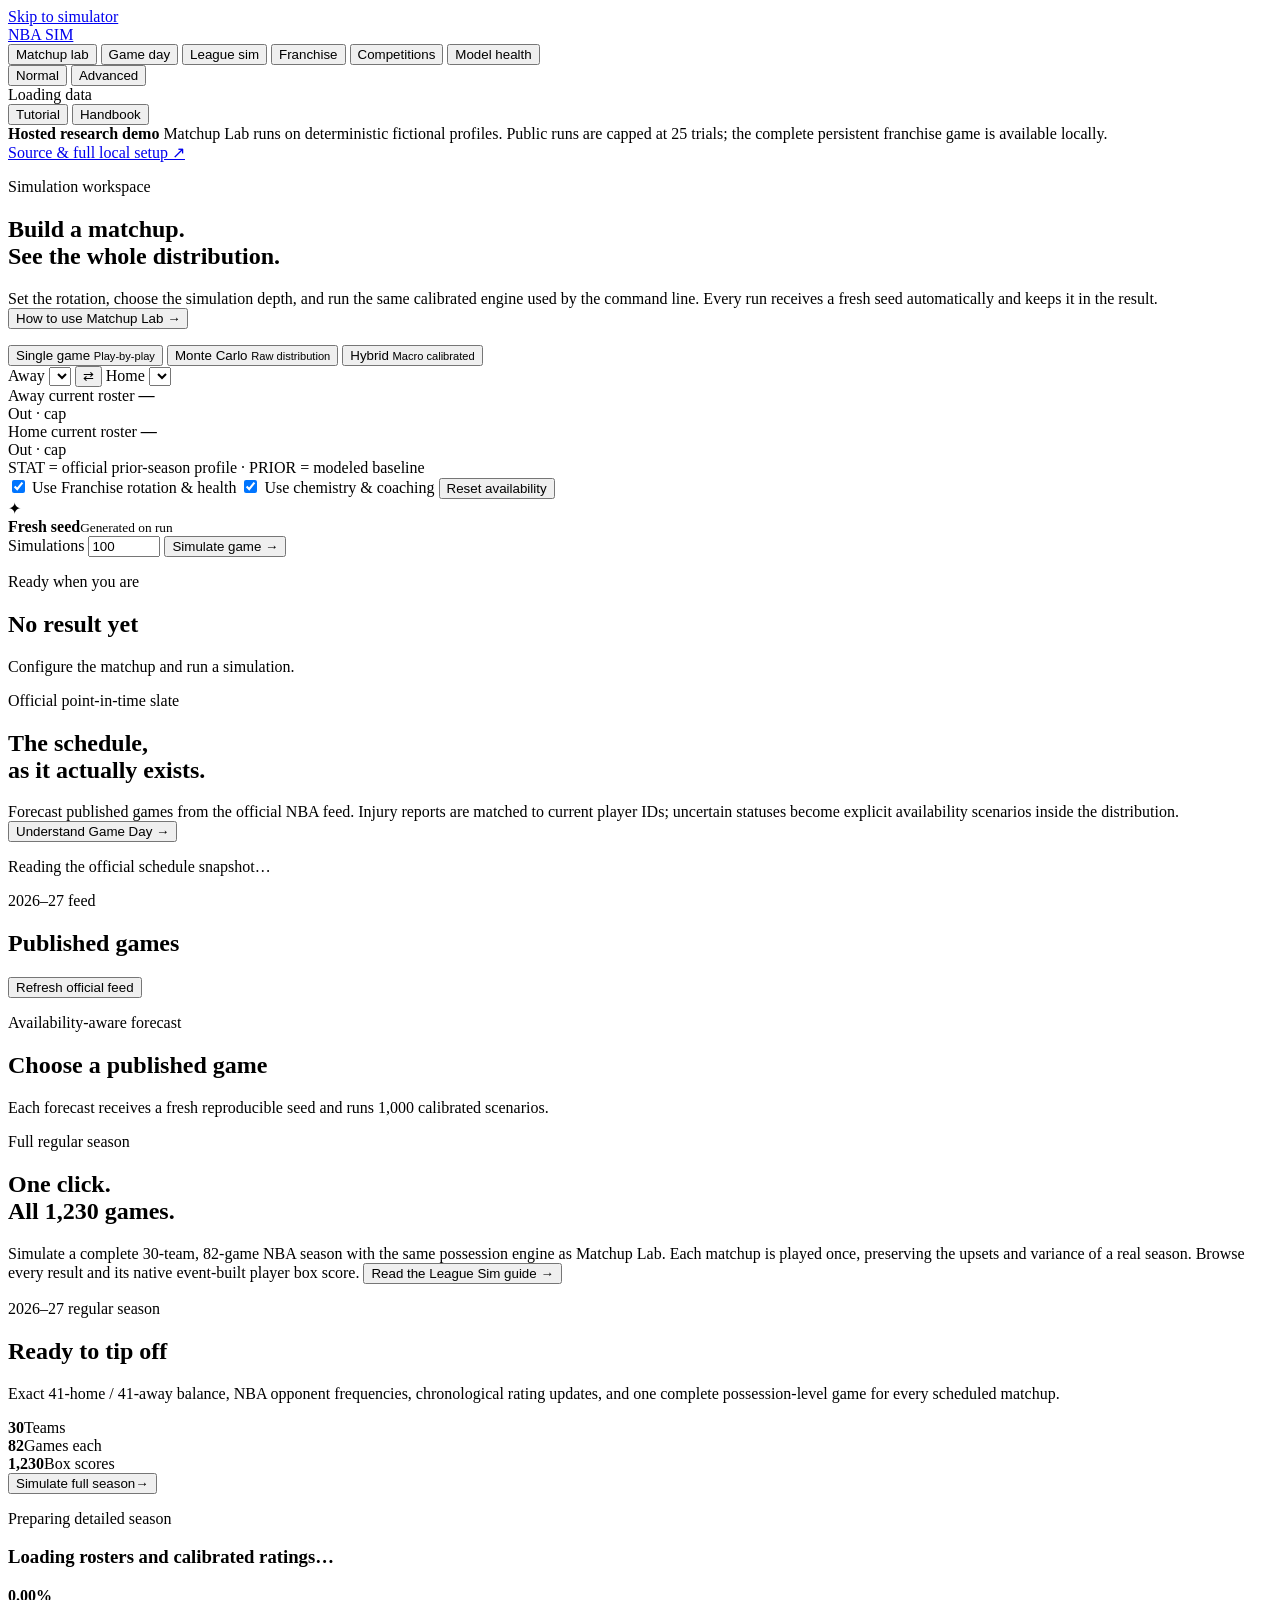
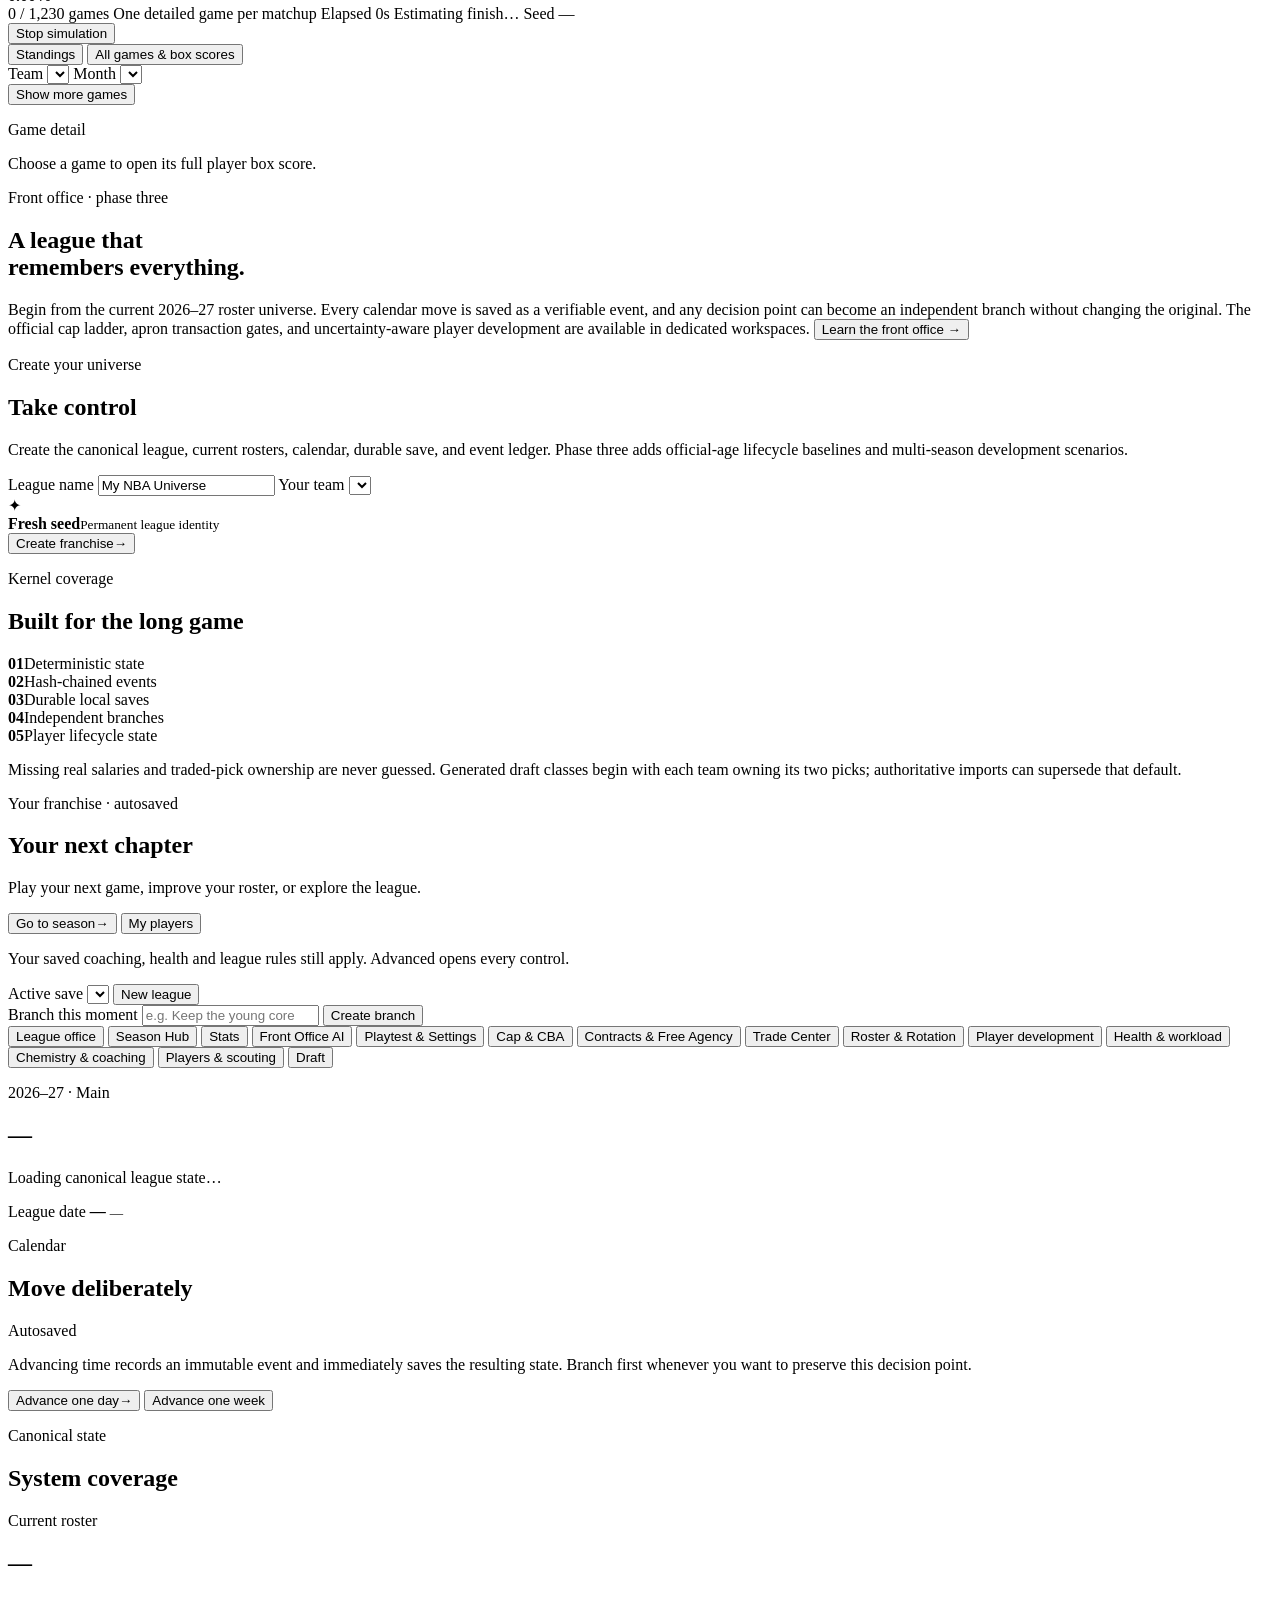
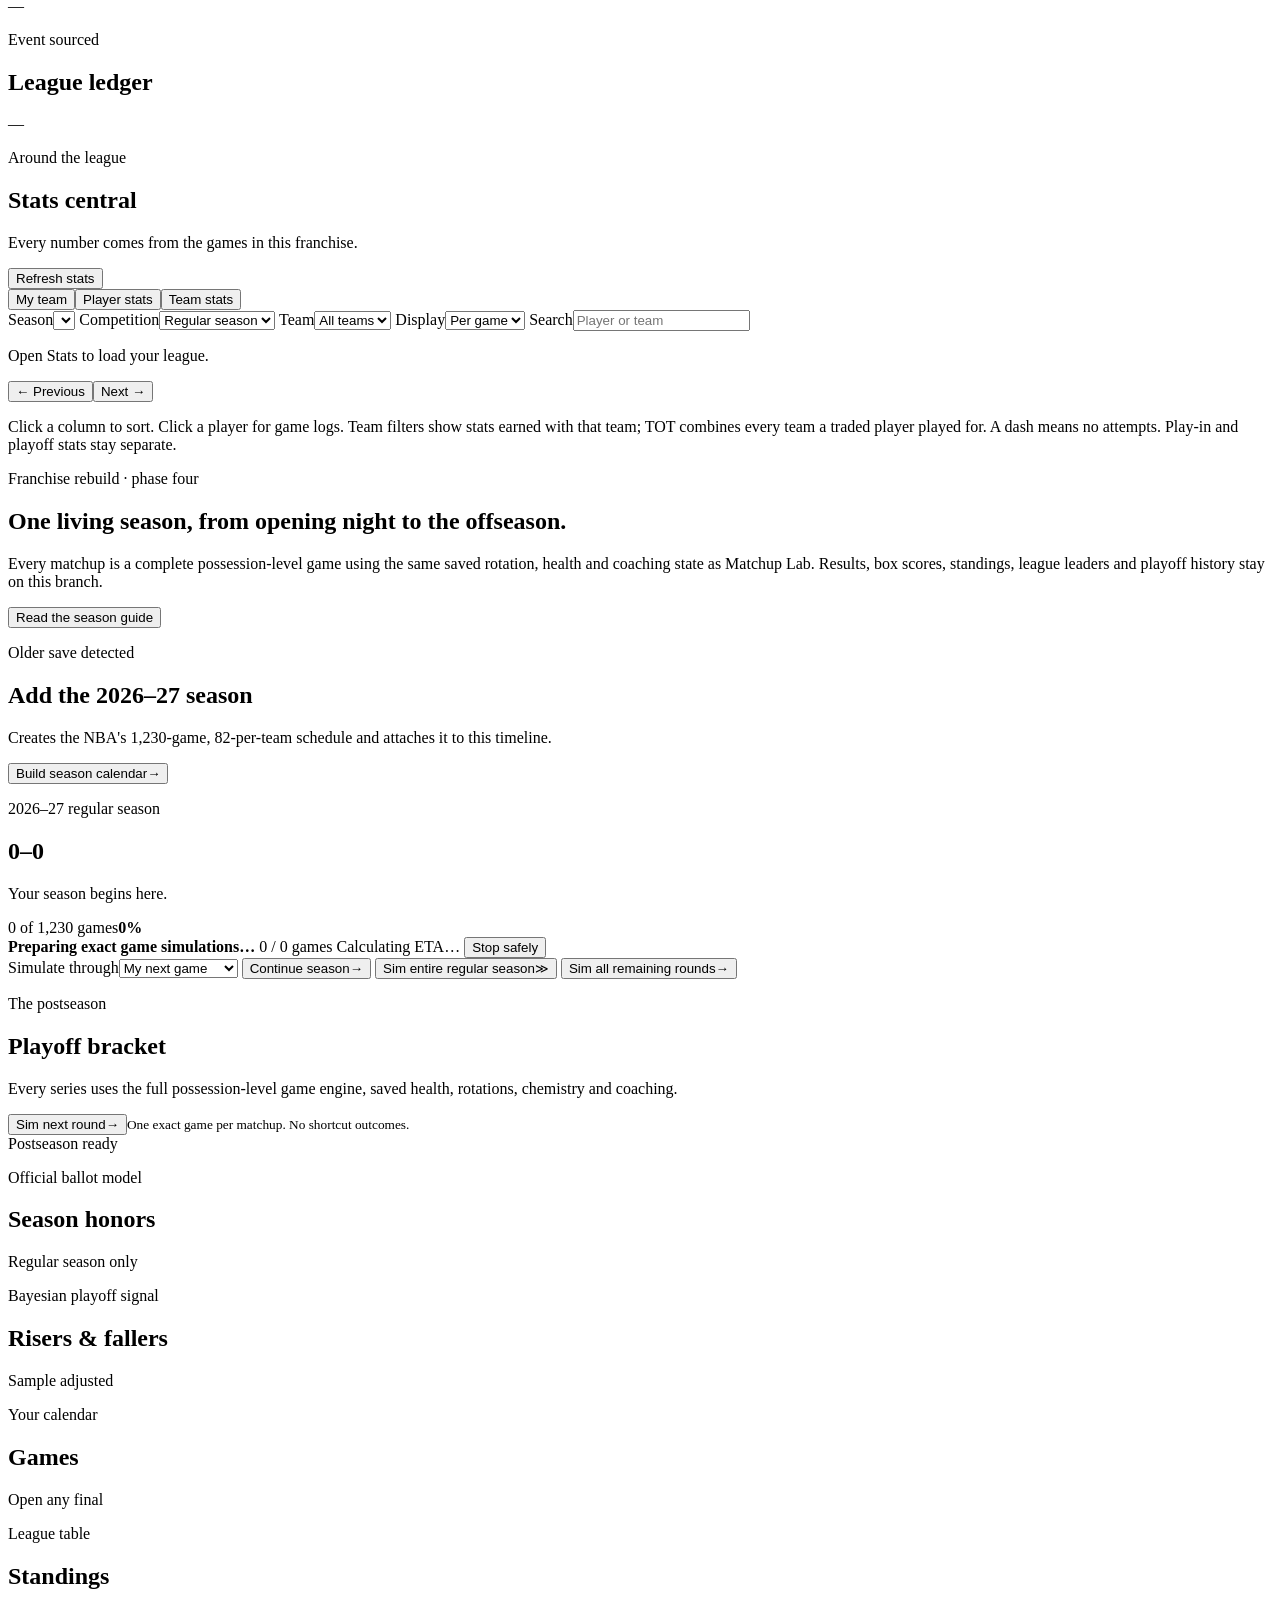
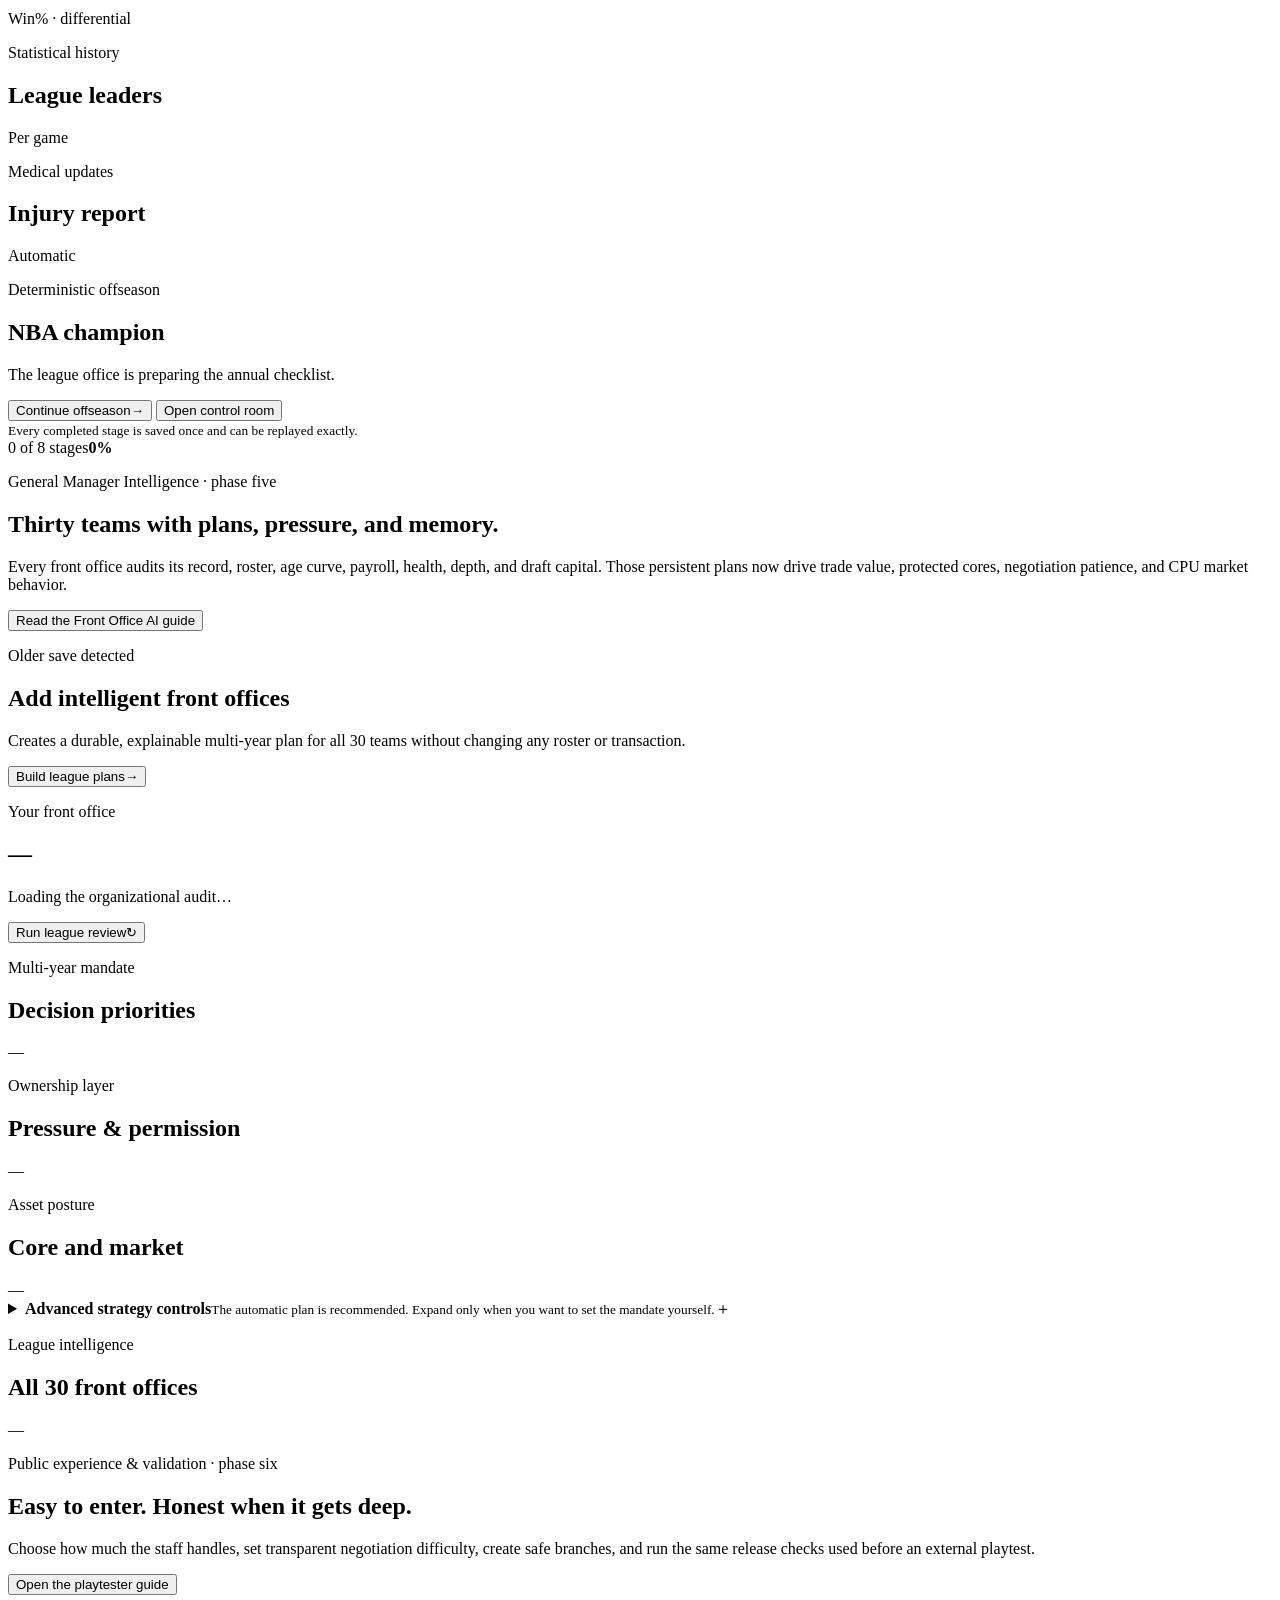
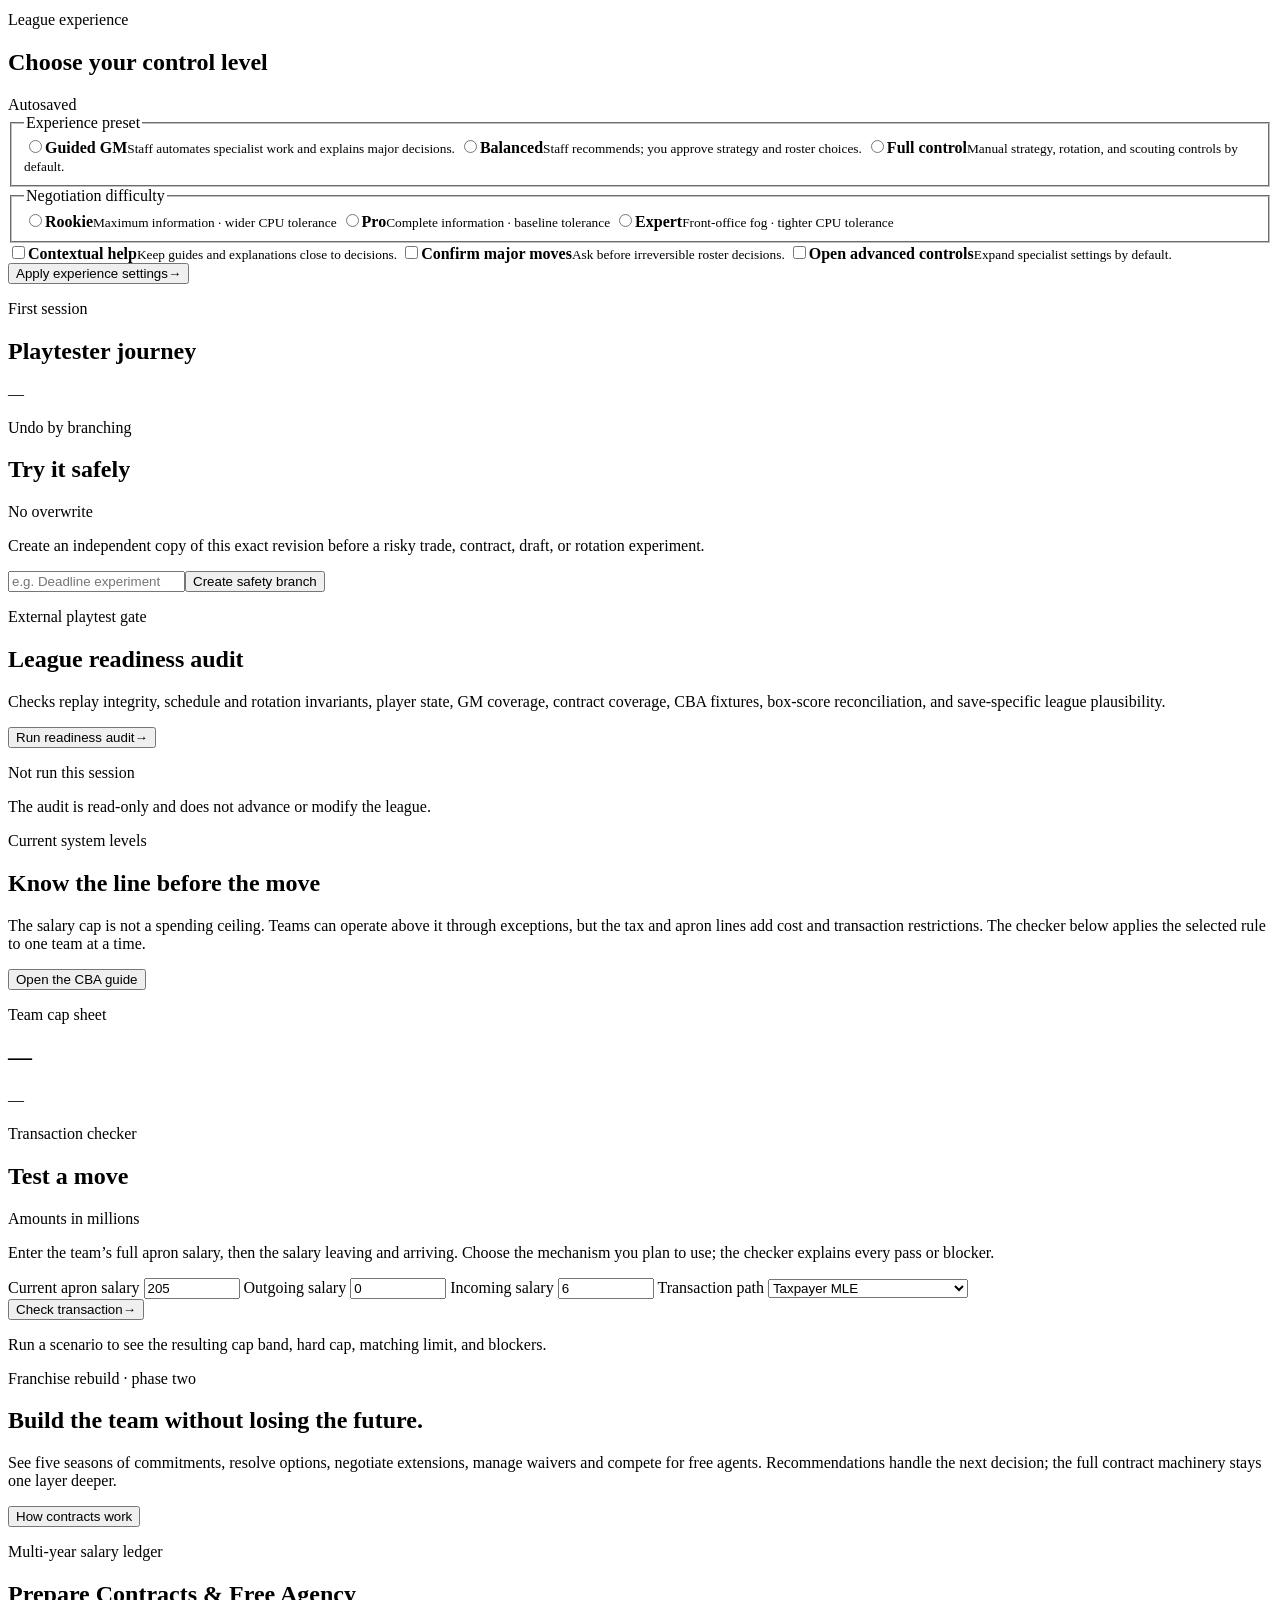
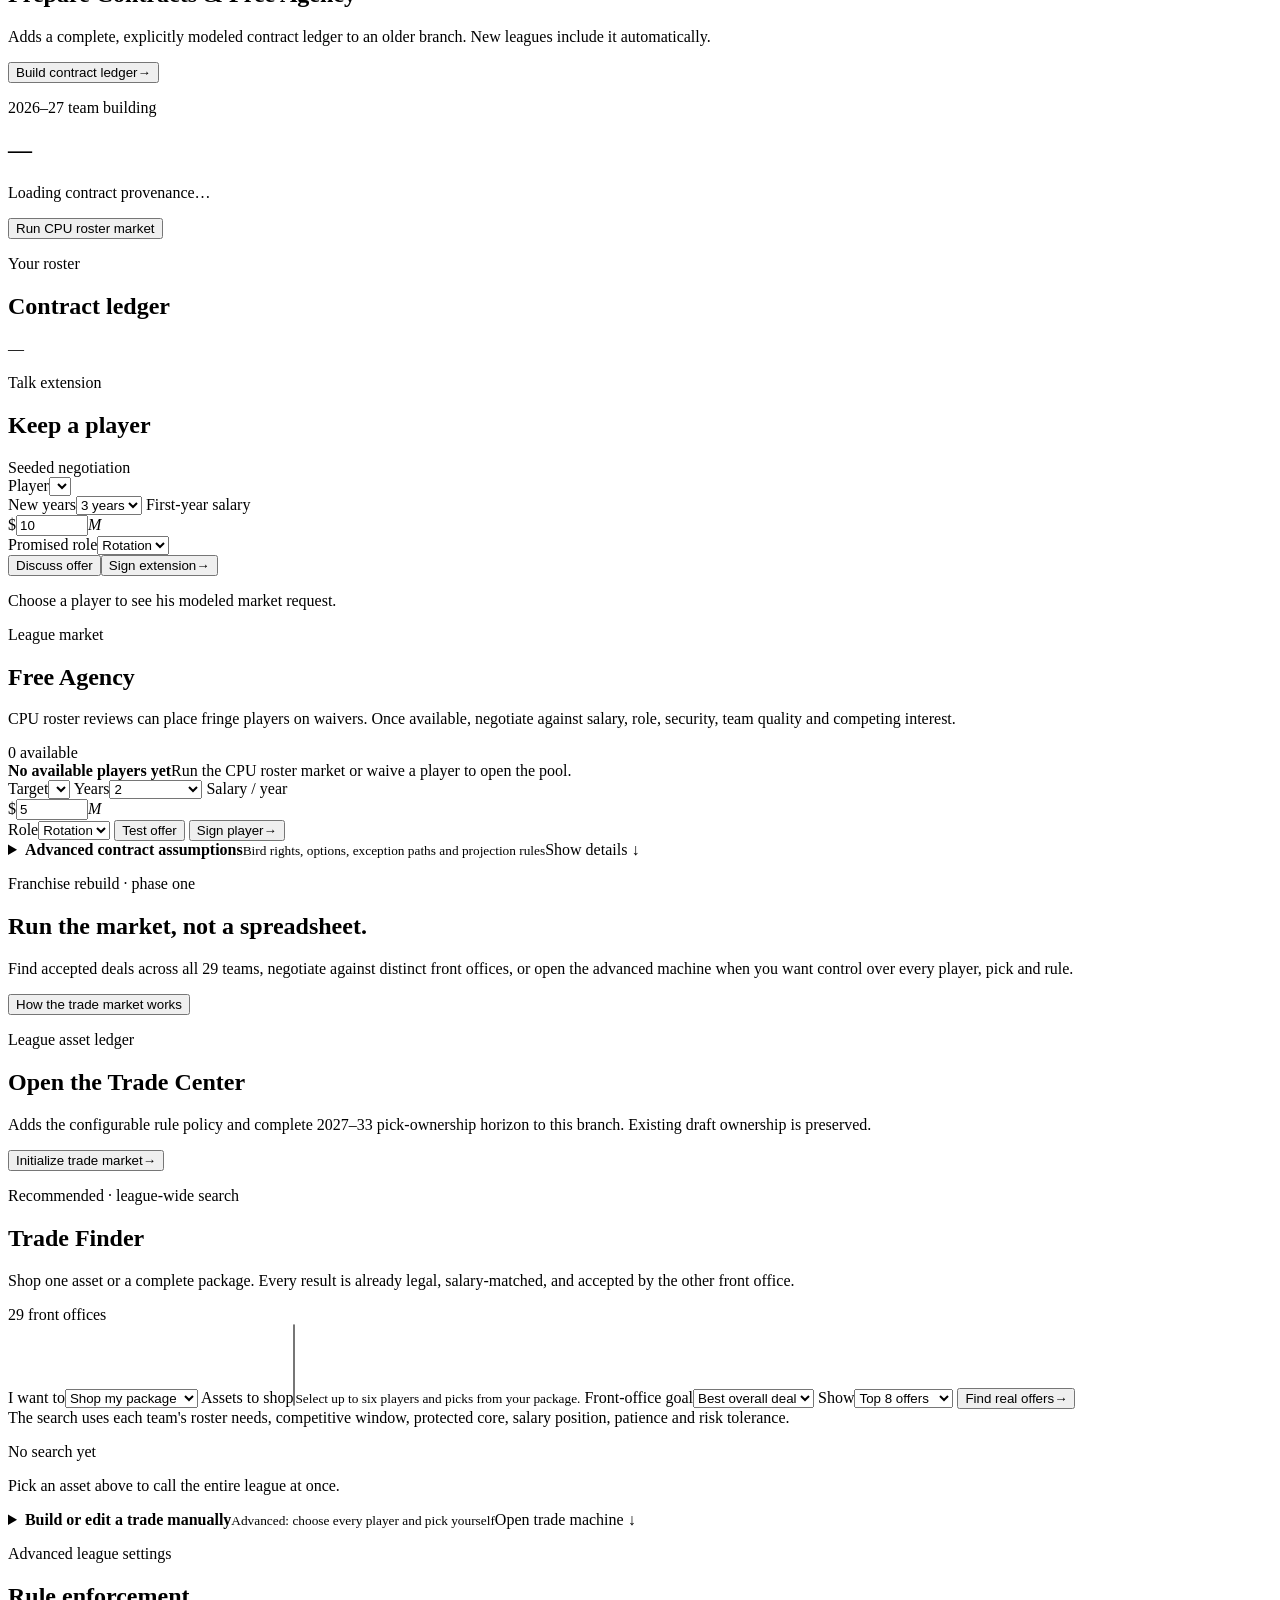
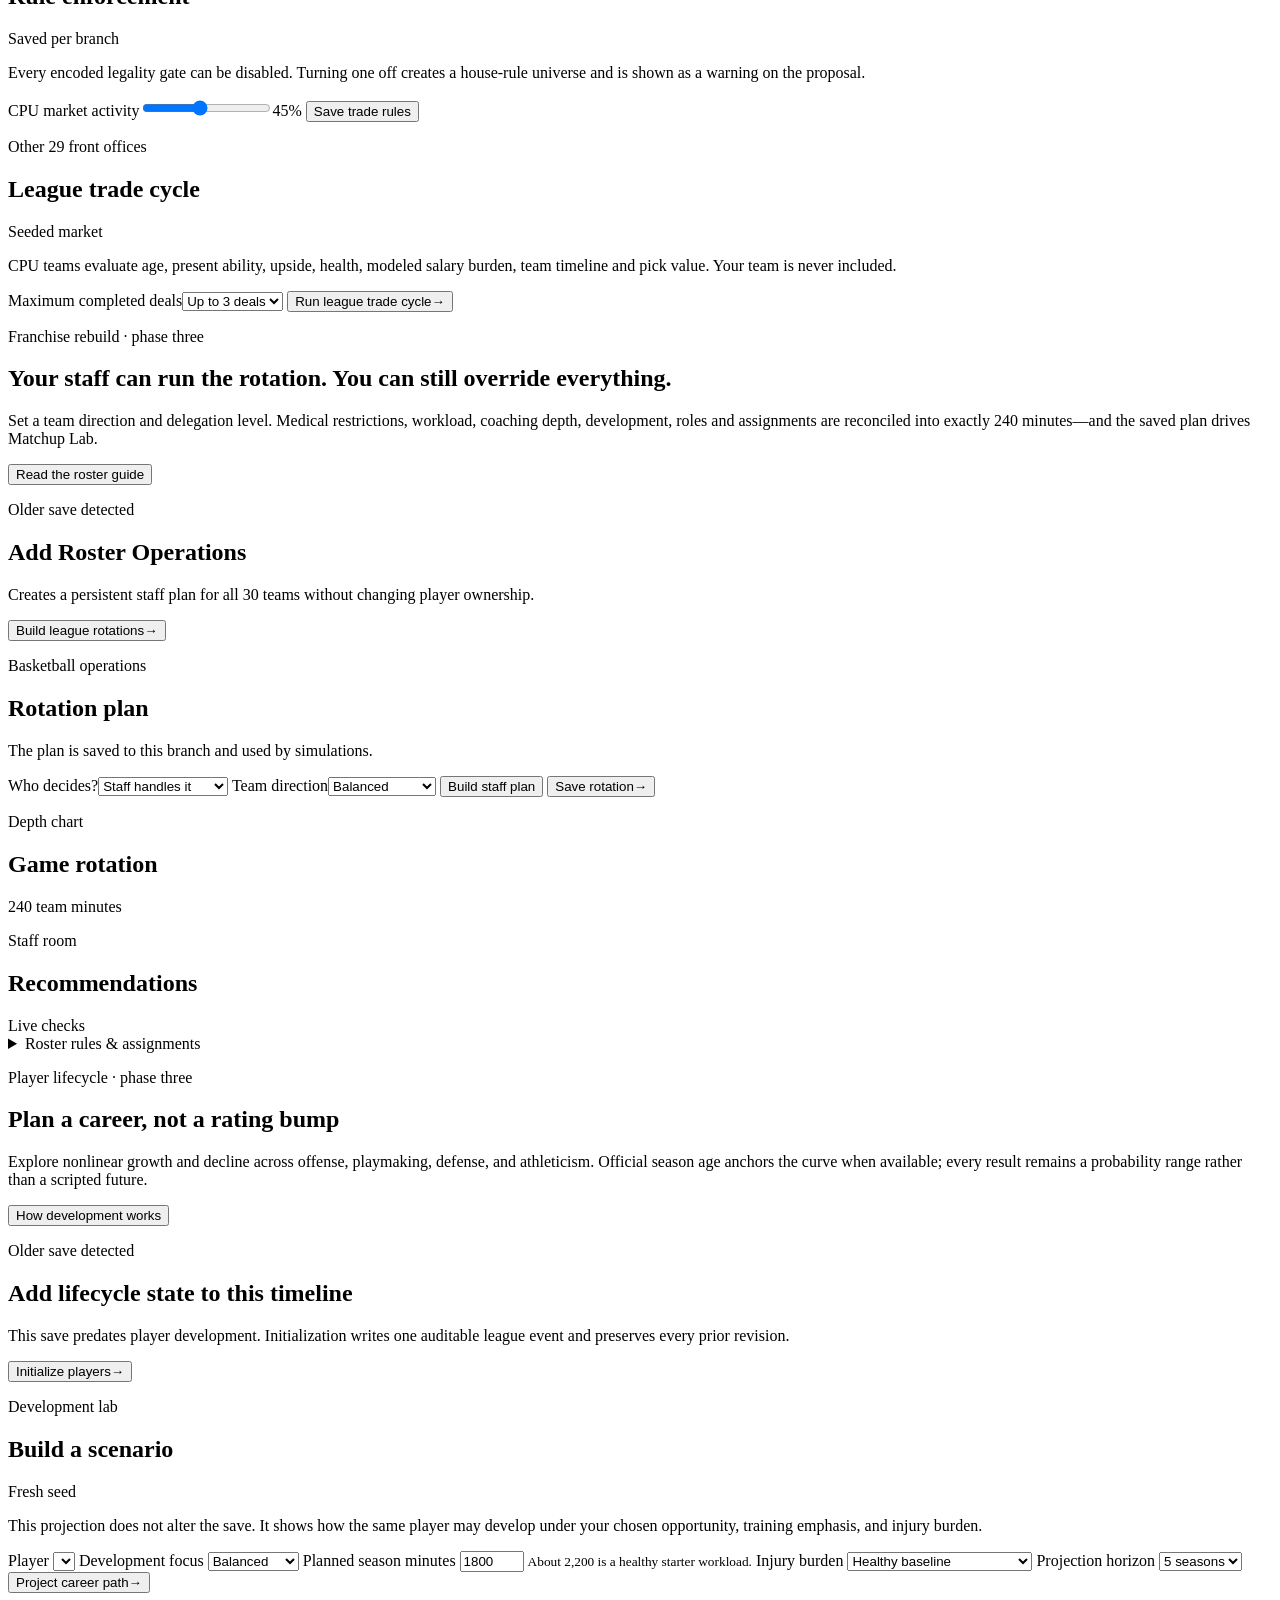
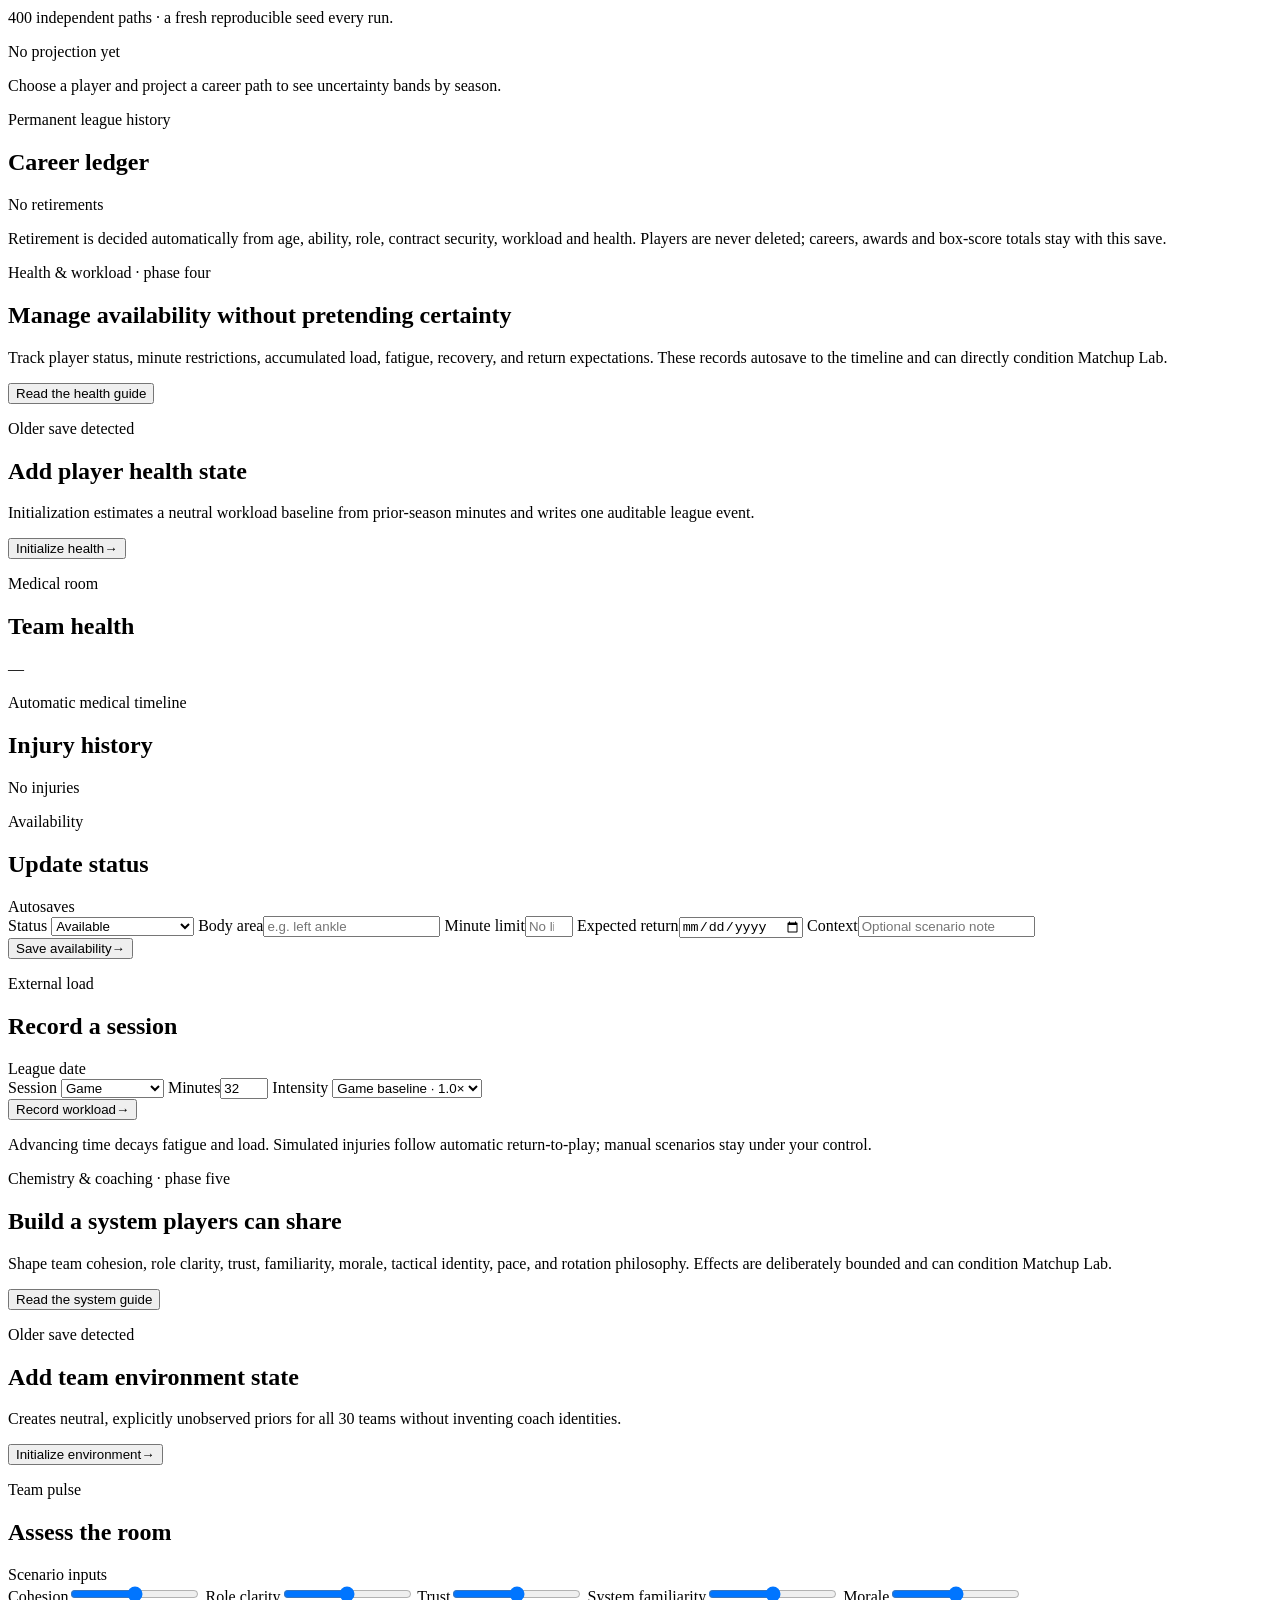
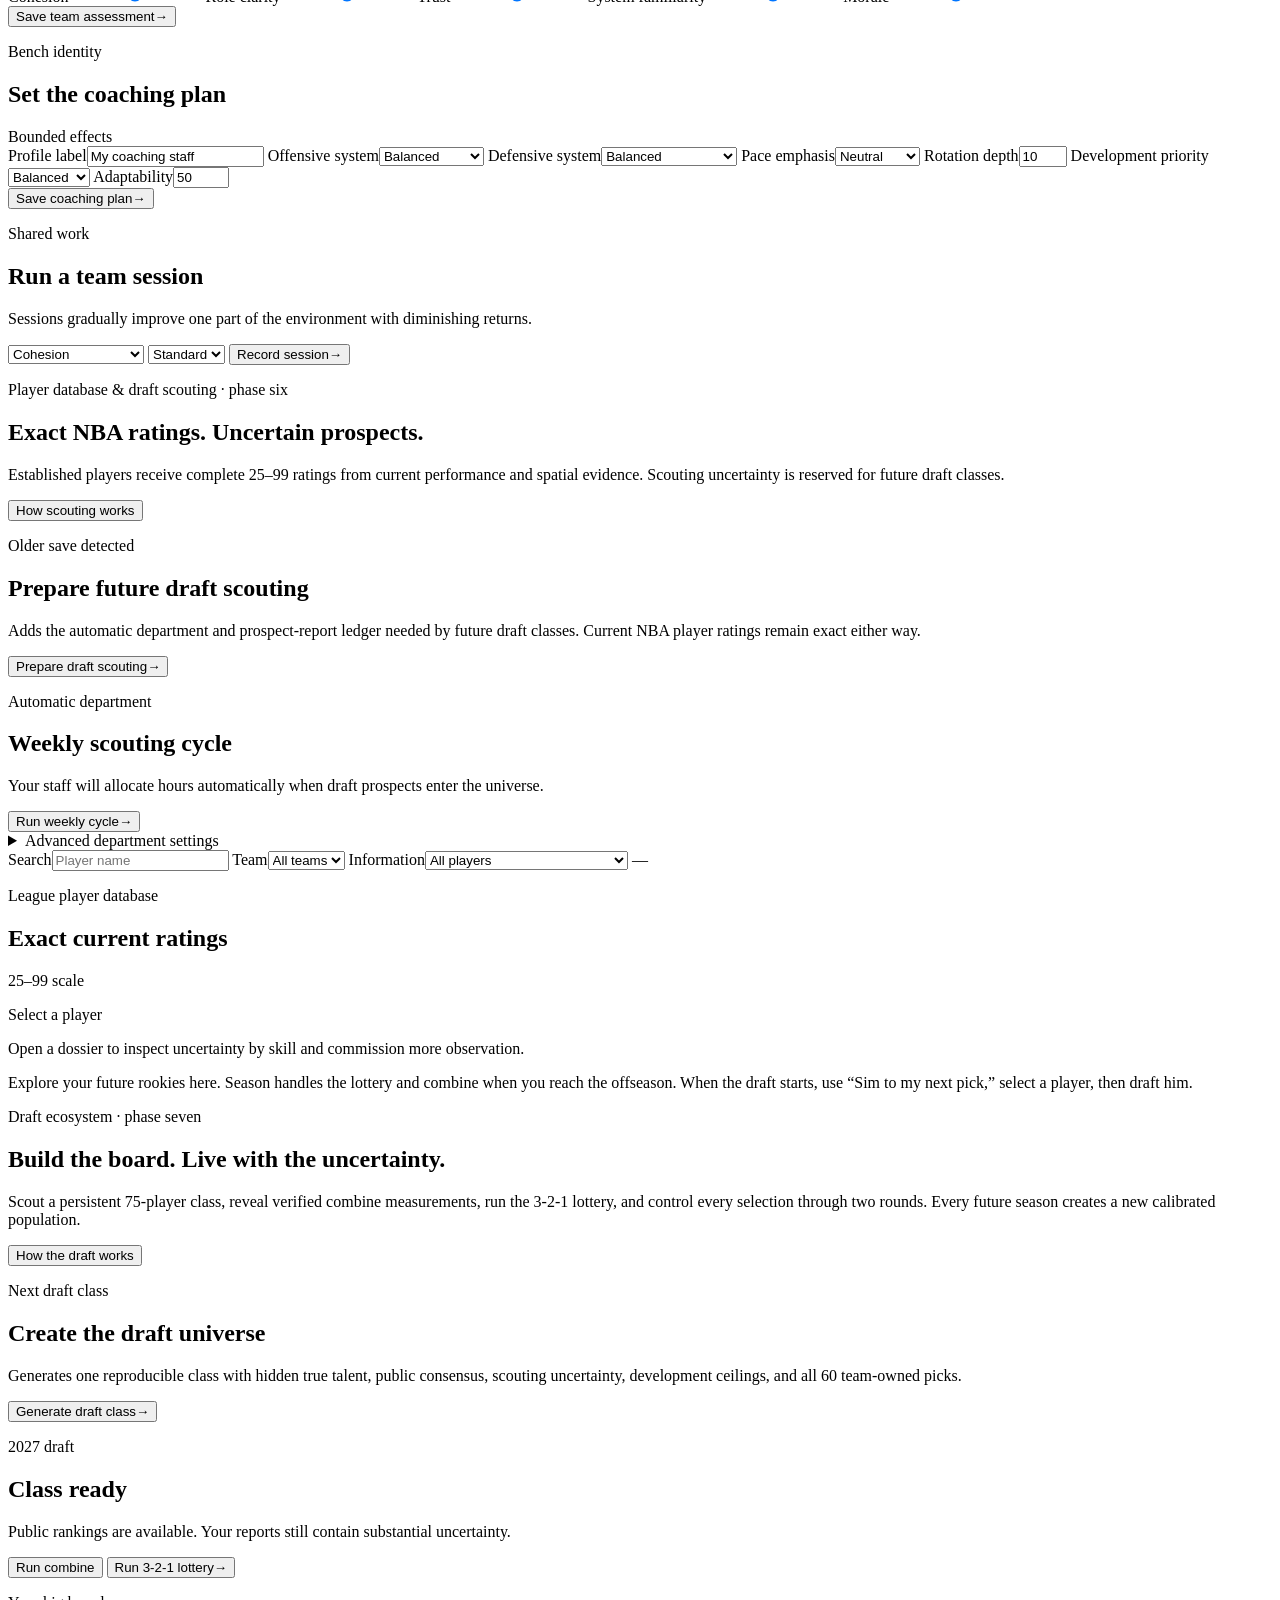
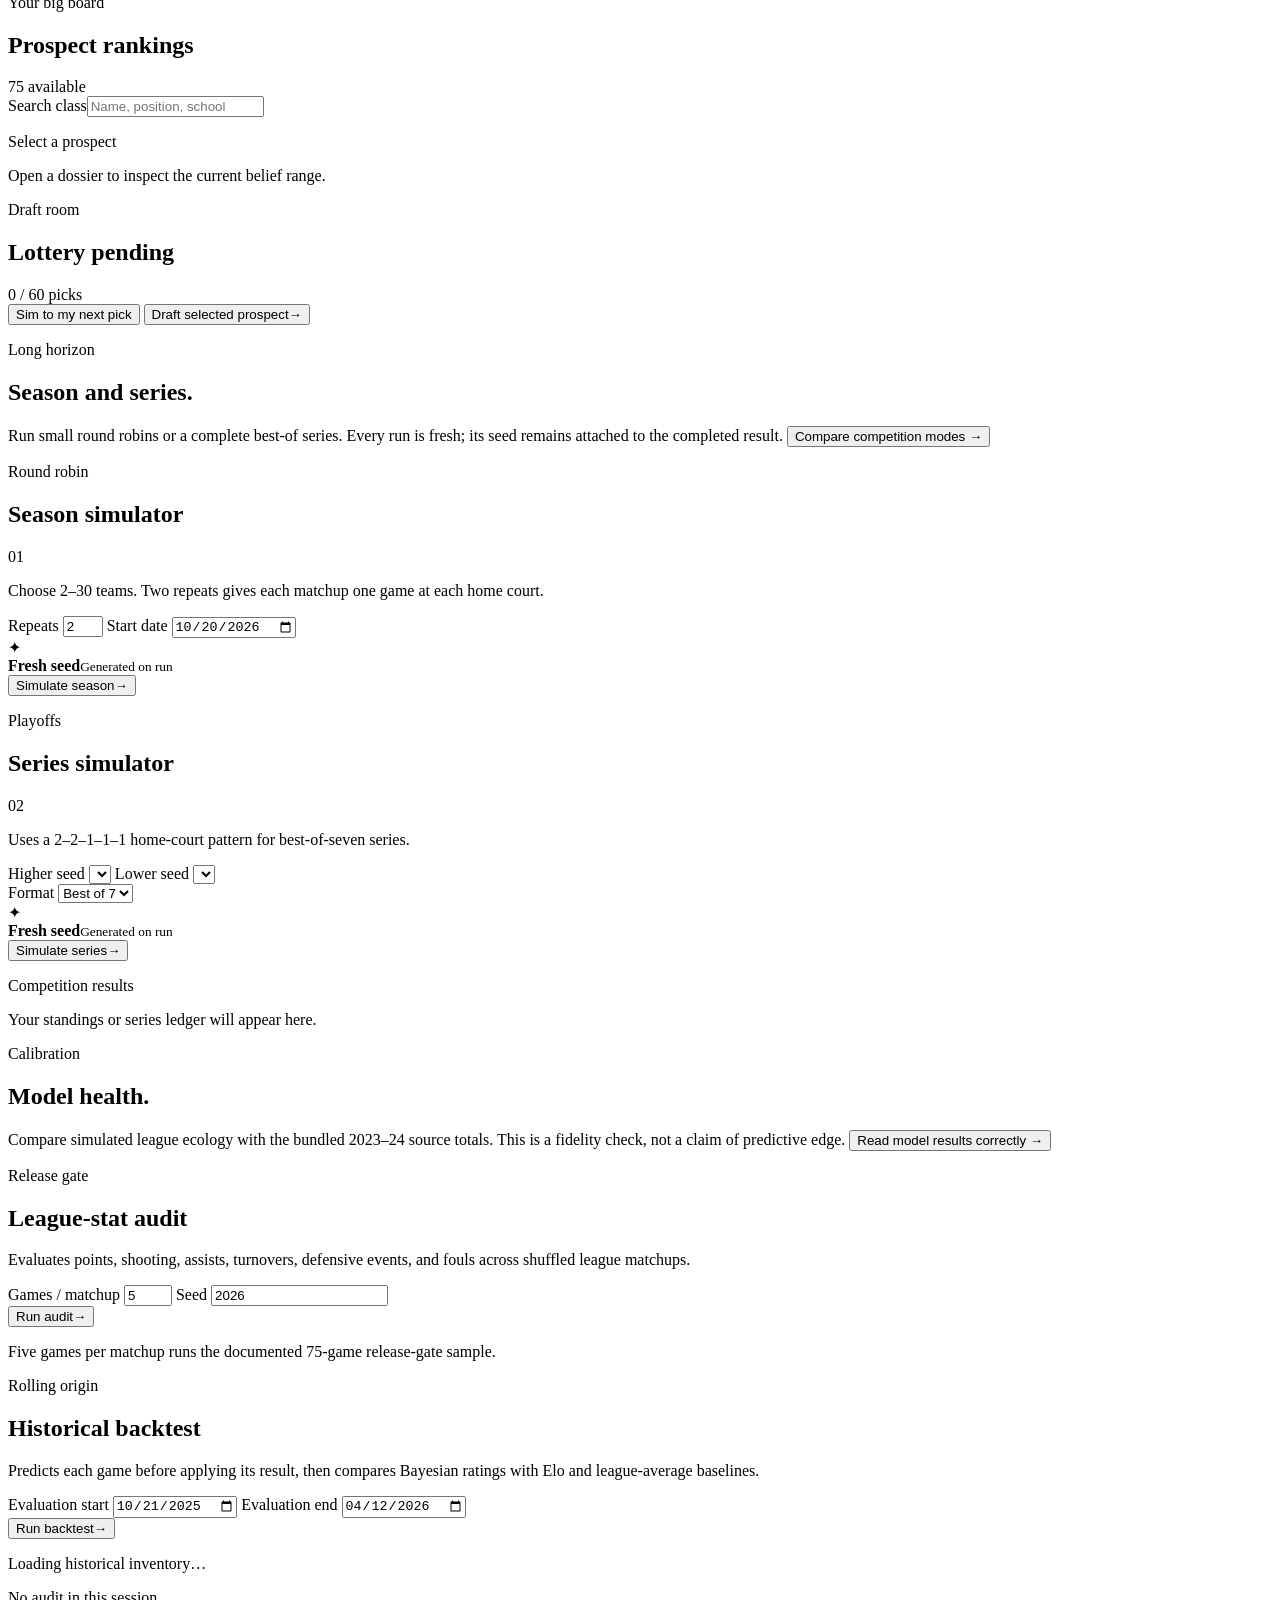
==== commit 74520397: "Build complete franchise simulation experience" ====
--- a/public/index.html
+++ b/public/index.html
@@ -9,8 +9,10 @@
     />
     <title>NBA Sim — Research Lab</title>
     <link rel="stylesheet" href="/styles.css" />
+    <link rel="icon" href="/favicon.svg" type="image/svg+xml" />
   </head>
-  <body>
+  <body data-interface="normal">
+    <a class="skip-link" href="#main-content">Skip to simulator</a>
     <div class="page-shell">
       <header class="topbar">
         <a class="brand" href="/" aria-label="NBA Sim home">
@@ -26,12 +28,19 @@
           <button class="nav-item" data-view="health">Model health</button>
         </nav>
         <div class="topbar-actions">
+          <div class="experience-switch" role="group" aria-label="Interface detail">
+            <button type="button" data-interface="normal" aria-pressed="true">Normal</button>
+            <button type="button" data-interface="advanced" aria-pressed="false">Advanced</button>
+          </div>
           <div class="data-badge">
             <span class="status-dot" aria-hidden="true"></span>
             <span id="data-season">Loading data</span>
           </div>
+          <button class="tutorial-button" id="tutorial-replay" type="button">
+            Tutorial
+          </button>
           <button class="guide-button" type="button" data-guide-topic="start">
-            Guide
+            Handbook
           </button>
         </div>
       </header>
@@ -41,15 +50,15 @@
           <strong>Hosted research demo</strong>
           <span>
             Matchup Lab runs on deterministic fictional profiles. Public runs
-            are capped at 25 trials; persistent league tools remain available locally.
+            are capped at 25 trials; the complete persistent franchise game is available locally.
           </span>
         </div>
-        <a href="https://github.com/OorjitSethi/nba-sim" target="_blank" rel="noreferrer">
+        <a href="https://github.com/oorjitsethi/nba-sim" target="_blank" rel="noreferrer">
           Source &amp; full local setup ↗
         </a>
       </aside>
 
-      <main>
+      <main id="main-content" tabindex="-1">
         <section class="view active" id="view-matchup">
           <div class="section-intro">
             <div>
@@ -123,9 +132,9 @@
               <div class="rotation-actions">
                 <span>STAT = official prior-season profile · PRIOR = modeled baseline</span>
                 <div>
-                  <label class="health-link-toggle" title="Apply saved Franchise health restrictions to both teams">
+                  <label class="health-link-toggle" title="Apply saved Franchise rotation and health restrictions to both teams">
                     <input id="matchup-use-health" type="checkbox" checked />
-                    <span>Use Franchise health</span>
+                    <span>Use Franchise rotation &amp; health</span>
                   </label>
                   <label class="health-link-toggle" title="Apply the saved coaching plan and chemistry context">
                     <input id="matchup-use-environment" type="checkbox" checked />
@@ -384,6 +393,14 @@
           </section>
 
           <section class="franchise-workspace hidden" id="franchise-workspace" aria-live="polite">
+            <section class="normal-home normal-only" aria-label="Your franchise at a glance">
+              <div><p class="eyebrow">Your franchise · autosaved</p><h2 id="normal-team-title">Your next chapter</h2><p id="normal-next-copy">Play your next game, improve your roster, or explore the league.</p></div>
+              <div class="normal-home-actions">
+                <button class="run-button" type="button" id="normal-next"><span>Go to season</span><span>→</span></button>
+                <button class="quiet-button" type="button" data-normal-room="roster">My players</button>
+              </div>
+              <p class="normal-status" id="normal-staff-copy">Your saved coaching, health and league rules still apply. Advanced opens every control.</p>
+            </section>
             <header class="franchise-command-bar">
               <div class="franchise-save-picker">
                 <label>
@@ -403,8 +420,14 @@
 
             <div class="franchise-workspace-tabs" role="tablist" aria-label="Franchise workspaces">
               <button class="franchise-workspace-tab active" data-franchise-tab="overview" type="button">League office</button>
+              <button class="franchise-workspace-tab" data-franchise-tab="season" type="button">Season Hub</button>
+              <button class="franchise-workspace-tab" data-franchise-tab="stats" type="button">Stats</button>
+              <button class="franchise-workspace-tab" data-franchise-tab="gm" type="button">Front Office AI</button>
+              <button class="franchise-workspace-tab" data-franchise-tab="playtest" type="button">Playtest &amp; Settings</button>
               <button class="franchise-workspace-tab" data-franchise-tab="cap" type="button">Cap &amp; CBA</button>
+              <button class="franchise-workspace-tab" data-franchise-tab="contracts" type="button">Contracts &amp; Free Agency</button>
               <button class="franchise-workspace-tab" data-franchise-tab="trades" type="button">Trade Center</button>
+              <button class="franchise-workspace-tab" data-franchise-tab="roster" type="button">Roster &amp; Rotation</button>
               <button class="franchise-workspace-tab" data-franchise-tab="development" type="button">Player development</button>
               <button class="franchise-workspace-tab" data-franchise-tab="health" type="button">Health &amp; workload</button>
               <button class="franchise-workspace-tab" data-franchise-tab="chemistry" type="button">Chemistry &amp; coaching</button>
@@ -474,10 +497,211 @@
               </section>
             </div>
 
+            <section class="hidden franchise-stats-workspace" id="franchise-stats-workspace" aria-label="Franchise statistics">
+              <div class="stats-heading"><div><p class="eyebrow">Around the league</p><h2>Stats central</h2><p>Every number comes from the games in this franchise.</p></div><button class="quiet-button" id="stats-refresh" type="button">Refresh stats</button></div>
+              <div class="stats-mode-tabs" role="group" aria-label="Statistics view">
+                <button type="button" data-stats-view="my_team" aria-pressed="true">My team</button><button type="button" data-stats-view="players" aria-pressed="false">Player stats</button><button type="button" data-stats-view="teams" aria-pressed="false">Team stats</button>
+              </div>
+              <div class="stats-filters">
+                <label>Season<select id="stats-season" aria-label="Stats season"></select></label>
+                <label>Competition<select id="stats-stage"><option value="regular_season">Regular season</option><option value="playoffs">Playoffs</option><option value="play_in">Play-in</option></select></label>
+                <label>Team<select id="stats-team" aria-label="Stats team"><option value="all">All teams</option></select></label>
+                <label>Display<select id="stats-basis"><option value="per_game">Per game</option><option value="totals">Totals</option></select></label>
+                <label>Search<input type="search" id="stats-search" placeholder="Player or team" /></label>
+              </div>
+              <div id="stats-summary" class="stats-summary"></div>
+              <p id="stats-status" role="status">Open Stats to load your league.</p>
+              <div id="stats-table" class="stats-table-scroll" tabindex="0" role="region" aria-label="Sortable statistics"></div>
+              <div class="stats-pagination"><button class="quiet-button" id="stats-prev" type="button">← Previous</button><span id="stats-page"></span><button class="quiet-button" id="stats-next" type="button">Next →</button></div>
+              <p class="stats-help">Click a column to sort. Click a player for game logs. Team filters show stats earned with that team; TOT combines every team a traded player played for. A dash means no attempts. Play-in and playoff stats stay separate.</p>
+              <section id="stats-player-detail" class="hidden stats-player-detail" aria-label="Player game log"></section>
+            </section>
+            <section class="franchise-health-workspace season-hub-workspace hidden" id="franchise-season-workspace">
+              <div class="development-guide-card season-hub-guide">
+                <div><p class="eyebrow">Franchise rebuild · phase four</p><h2>One living season, from opening night to the offseason.</h2><p>Every matchup is a complete possession-level game using the same saved rotation, health and coaching state as Matchup Lab. Results, box scores, standings, league leaders and playoff history stay on this branch.</p></div>
+                <button class="quiet-button" type="button" data-guide-topic="season_hub">Read the season guide</button>
+              </div>
+              <section class="lifecycle-initialize-card hidden" id="season-hub-initialize-card">
+                <div><p class="eyebrow">Older save detected</p><h2>Add the 2026–27 season</h2><p>Creates the NBA's 1,230-game, 82-per-team schedule and attaches it to this timeline.</p></div>
+                <button class="run-button" id="season-hub-initialize" type="button"><span>Build season calendar</span><span>→</span></button>
+              </section>
+              <div class="season-hub-ready hidden" id="season-hub-ready">
+                <section class="season-command-card">
+                  <div><p class="eyebrow" id="season-hub-kicker">2026–27 regular season</p><h2 id="season-hub-record">0–0</h2><p id="season-hub-position">Your season begins here.</p></div>
+                  <div class="season-progress-shell">
+                    <div><span id="season-progress-copy">0 of 1,230 games</span><strong id="season-progress-percent">0%</strong></div>
+                    <div class="season-progress-track" id="season-progress-track" role="progressbar" aria-label="Season simulation progress" aria-valuemin="0" aria-valuemax="100" aria-valuenow="0"><i id="season-progress-fill"></i></div>
+                    <div class="season-job-detail hidden" id="season-job-detail" aria-live="polite">
+                      <strong id="season-job-matchup">Preparing exact game simulations…</strong>
+                      <span id="season-job-count">0 / 0 games</span>
+                      <span id="season-job-timing">Calculating ETA…</span>
+                      <button class="season-job-cancel" id="season-job-cancel" type="button">Stop safely</button>
+                    </div>
+                  </div>
+                  <div class="season-sim-controls">
+                    <label><span>Simulate through</span><select id="season-scope"><option value="next_user_game">My next game</option><option value="next_day">Next league day</option><option value="seven_days">Next 7 days</option><option value="thirty_days">Next 30 days</option></select></label>
+                    <button class="run-button" id="season-simulate" type="button"><span>Continue season</span><span>→</span></button>
+                    <button class="quiet-button" id="season-simulate-all" type="button"><span>Sim entire regular season</span><span>≫</span></button>
+                    <button class="quiet-button hidden" id="season-postseason" type="button"><span>Sim all remaining rounds</span><span>→</span></button>
+                  </div>
+                </section>
+                <section class="season-playoff-hub hidden" id="season-playoff-hub">
+                  <div class="season-playoff-heading">
+                    <div><p class="eyebrow">The postseason</p><h2 id="season-playoff-title">Playoff bracket</h2><p id="season-playoff-copy">Every series uses the full possession-level game engine, saved health, rotations, chemistry and coaching.</p></div>
+                    <div class="season-playoff-actions"><button class="run-button" id="season-playoff-next" type="button"><span>Sim next round</span><span>→</span></button><small>One exact game per matchup. No shortcut outcomes.</small></div>
+                  </div>
+                  <div class="season-playoff-progress"><span id="season-playoff-progress-copy">Postseason ready</span><i><b id="season-playoff-progress-fill"></b></i></div>
+                  <div class="season-bracket" id="season-playoff-bracket"></div>
+                  <div class="season-postseason-insights">
+                    <section class="franchise-panel season-honors-panel"><div class="franchise-panel-heading"><div><p class="eyebrow">Official ballot model</p><h2>Season honors</h2></div><span>Regular season only</span></div><div class="season-honors" id="season-honors"></div></section>
+                    <section class="franchise-panel season-performers-panel"><div class="franchise-panel-heading"><div><p class="eyebrow">Bayesian playoff signal</p><h2>Risers &amp; fallers</h2></div><span>Sample adjusted</span></div><div class="season-performers" id="season-playoff-performers"></div></section>
+                  </div>
+                </section>
+                <div class="season-dashboard-grid">
+                  <section class="franchise-panel season-schedule-panel"><div class="franchise-panel-heading"><div><p class="eyebrow">Your calendar</p><h2>Games</h2></div><span>Open any final</span></div><div class="season-user-games" id="season-user-games"></div></section>
+                  <section class="franchise-panel season-standings-panel"><div class="franchise-panel-heading"><div><p class="eyebrow">League table</p><h2>Standings</h2></div><span>Win% · differential</span></div><div class="season-conferences" id="season-conferences"></div></section>
+                  <section class="franchise-panel season-leaders-panel"><div class="franchise-panel-heading"><div><p class="eyebrow">Statistical history</p><h2>League leaders</h2></div><span>Per game</span></div><div id="season-leaders"></div></section>
+                </div>
+                <section class="franchise-panel season-injury-report hidden" id="season-injury-report"><div class="franchise-panel-heading"><div><p class="eyebrow">Medical updates</p><h2>Injury report</h2></div><span id="season-injury-count">Automatic</span></div><div class="season-injury-feed" id="season-injury-feed"></div></section>
+                <section class="franchise-panel season-game-detail hidden" id="season-game-detail" aria-live="polite"></section>
+                <section class="season-offseason-card hidden" id="season-offseason-card">
+                  <div class="season-offseason-summary">
+                    <p class="eyebrow">Deterministic offseason</p>
+                    <h2 id="season-champion">NBA champion</h2>
+                    <p id="offseason-current-copy">The league office is preparing the annual checklist.</p>
+                    <div class="season-awards" id="season-awards"></div>
+                    <div class="offseason-readiness" id="offseason-readiness"></div>
+                    <div class="offseason-actions">
+                      <button class="run-button" id="offseason-continue" type="button"><span>Continue offseason</span><span>→</span></button>
+                      <button class="quiet-button hidden" id="offseason-open-room" type="button">Open control room</button>
+                    </div>
+                    <small id="offseason-integrity-copy">Every completed stage is saved once and can be replayed exactly.</small>
+                  </div>
+                  <div class="offseason-timeline-shell">
+                    <div class="offseason-progress-copy"><span id="offseason-progress-label">0 of 8 stages</span><strong id="offseason-progress-percent">0%</strong></div>
+                    <div class="season-progress-track" id="offseason-progress-track" role="progressbar" aria-label="Offseason progress" aria-valuemin="0" aria-valuemax="100" aria-valuenow="0"><i id="offseason-progress-fill"></i></div>
+                    <div class="season-offseason-steps" id="season-offseason-steps"></div>
+                  </div>
+                </section>
+              </div>
+            </section>
+
+            <section class="franchise-health-workspace gm-workspace hidden" id="franchise-gm-workspace">
+              <div class="development-guide-card gm-guide-card">
+                <div><p class="eyebrow">General Manager Intelligence · phase five</p><h2>Thirty teams with plans, pressure, and memory.</h2><p>Every front office audits its record, roster, age curve, payroll, health, depth, and draft capital. Those persistent plans now drive trade value, protected cores, negotiation patience, and CPU market behavior.</p></div>
+                <button class="quiet-button" type="button" data-guide-topic="gm">Read the Front Office AI guide</button>
+              </div>
+
+              <section class="lifecycle-initialize-card hidden" id="gm-initialize-card">
+                <div><p class="eyebrow">Older save detected</p><h2>Add intelligent front offices</h2><p>Creates a durable, explainable multi-year plan for all 30 teams without changing any roster or transaction.</p></div>
+                <button class="run-button" id="gm-initialize" type="button"><span>Build league plans</span><span>→</span></button>
+              </section>
+
+              <div class="gm-ready hidden" id="gm-ready">
+                <section class="gm-command-card">
+                  <div><p class="eyebrow" id="gm-plan-kicker">Your front office</p><h2 id="gm-plan-title">—</h2><p id="gm-plan-copy">Loading the organizational audit…</p></div>
+                  <div class="gm-command-metrics" id="gm-command-metrics"></div>
+                  <button class="run-button" id="gm-review" type="button"><span>Run league review</span><span>↻</span></button>
+                </section>
+
+                <div class="gm-overview-grid">
+                  <section class="franchise-panel gm-priority-panel">
+                    <div class="franchise-panel-heading"><div><p class="eyebrow">Multi-year mandate</p><h2>Decision priorities</h2></div><span id="gm-horizon">—</span></div>
+                    <div class="gm-priority-bars" id="gm-priorities"></div>
+                    <div class="gm-rationale" id="gm-rationale"></div>
+                  </section>
+                  <section class="franchise-panel gm-ownership-panel">
+                    <div class="franchise-panel-heading"><div><p class="eyebrow">Ownership layer</p><h2>Pressure &amp; permission</h2></div><span id="gm-market-size">—</span></div>
+                    <div class="gm-ownership-metrics" id="gm-ownership-metrics"></div>
+                    <div class="gm-triggers" id="gm-triggers"></div>
+                  </section>
+                  <section class="franchise-panel gm-assets-panel">
+                    <div class="franchise-panel-heading"><div><p class="eyebrow">Asset posture</p><h2>Core and market</h2></div><span id="gm-needs">—</span></div>
+                    <div class="gm-asset-groups" id="gm-assets"></div>
+                  </section>
+                </div>
+
+                <details class="gm-advanced-card">
+                  <summary><span><strong>Advanced strategy controls</strong><small>The automatic plan is recommended. Expand only when you want to set the mandate yourself.</small></span><span>＋</span></summary>
+                  <form id="gm-plan-form">
+                    <div class="gm-advanced-fields">
+                      <label><span>Decision mode</span><select id="gm-automation"><option value="true">Automatic</option><option value="false">Manual mandate</option></select></label>
+                      <label><span>Competitive direction</span><select id="gm-direction"><option value="contend">Contend</option><option value="compete">Compete</option><option value="retool">Retool</option><option value="rebuild">Rebuild</option></select></label>
+                      <label><span>Evaluation horizon</span><select id="gm-evaluation-horizon"><option value="1">1 season</option><option value="2">2 seasons</option><option value="3">3 seasons</option><option value="4">4 seasons</option><option value="5">5 seasons</option></select></label>
+                    </div>
+                    <div class="gm-weight-fields">
+                      <label><span>Win now</span><input id="gm-weight-win" type="number" min="0" max="100" step="1" /></label>
+                      <label><span>Development</span><input id="gm-weight-development" type="number" min="0" max="100" step="1" /></label>
+                      <label><span>Flexibility</span><input id="gm-weight-flexibility" type="number" min="0" max="100" step="1" /></label>
+                      <label><span>Draft capital</span><input id="gm-weight-draft" type="number" min="0" max="100" step="1" /></label>
+                    </div>
+                    <button class="run-button" type="submit"><span>Save organizational mandate</span><span>→</span></button>
+                  </form>
+                </details>
+
+                <section class="franchise-panel gm-league-panel">
+                  <div class="franchise-panel-heading"><div><p class="eyebrow">League intelligence</p><h2>All 30 front offices</h2></div><span id="gm-league-summary">—</span></div>
+                  <div class="gm-league-table" id="gm-league-table"></div>
+                </section>
+              </div>
+            </section>
+
+            <section class="franchise-health-workspace playtest-workspace hidden" id="franchise-playtest-workspace">
+              <div class="development-guide-card playtest-guide-card">
+                <div><p class="eyebrow">Public experience &amp; validation · phase six</p><h2>Easy to enter. Honest when it gets deep.</h2><p>Choose how much the staff handles, set transparent negotiation difficulty, create safe branches, and run the same release checks used before an external playtest.</p></div>
+                <button class="quiet-button" type="button" data-guide-topic="playtest">Open the playtester guide</button>
+              </div>
+
+              <div class="playtest-layout">
+                <form class="franchise-panel experience-setup-card" id="experience-form">
+                  <div class="franchise-panel-heading"><div><p class="eyebrow">League experience</p><h2>Choose your control level</h2></div><span id="experience-status">Autosaved</span></div>
+                  <fieldset class="experience-presets">
+                    <legend>Experience preset</legend>
+                    <label><input type="radio" name="experience-preset" value="guided" /><span><strong>Guided GM</strong><small>Staff automates specialist work and explains major decisions.</small></span></label>
+                    <label><input type="radio" name="experience-preset" value="balanced" /><span><strong>Balanced</strong><small>Staff recommends; you approve strategy and roster choices.</small></span></label>
+                    <label><input type="radio" name="experience-preset" value="full_control" /><span><strong>Full control</strong><small>Manual strategy, rotation, and scouting controls by default.</small></span></label>
+                  </fieldset>
+                  <fieldset class="difficulty-presets">
+                    <legend>Negotiation difficulty</legend>
+                    <label><input type="radio" name="experience-difficulty" value="rookie" /><span><strong>Rookie</strong><small>Maximum information · wider CPU tolerance</small></span></label>
+                    <label><input type="radio" name="experience-difficulty" value="pro" /><span><strong>Pro</strong><small>Complete information · baseline tolerance</small></span></label>
+                    <label><input type="radio" name="experience-difficulty" value="expert" /><span><strong>Expert</strong><small>Front-office fog · tighter CPU tolerance</small></span></label>
+                  </fieldset>
+                  <div class="experience-switches">
+                    <label><input id="experience-help" type="checkbox" /><span><strong>Contextual help</strong><small>Keep guides and explanations close to decisions.</small></span></label>
+                    <label><input id="experience-confirm" type="checkbox" /><span><strong>Confirm major moves</strong><small>Ask before irreversible roster decisions.</small></span></label>
+                    <label><input id="experience-advanced" type="checkbox" /><span><strong>Open advanced controls</strong><small>Expand specialist settings by default.</small></span></label>
+                  </div>
+                  <div class="experience-accuracy-contract" id="experience-accuracy-contract"></div>
+                  <button class="run-button full" type="submit"><span>Apply experience settings</span><span>→</span></button>
+                </form>
+
+                <div class="playtest-side-stack">
+                  <section class="franchise-panel playtest-journey-card">
+                    <div class="franchise-panel-heading"><div><p class="eyebrow">First session</p><h2>Playtester journey</h2></div><span id="playtest-journey-progress">—</span></div>
+                    <div class="playtest-journey" id="playtest-journey"></div>
+                  </section>
+                  <section class="franchise-panel safety-branch-card">
+                    <div class="franchise-panel-heading"><div><p class="eyebrow">Undo by branching</p><h2>Try it safely</h2></div><span>No overwrite</span></div>
+                    <p>Create an independent copy of this exact revision before a risky trade, contract, draft, or rotation experiment.</p>
+                    <form id="playtest-branch-form"><input id="playtest-branch-name" maxlength="80" placeholder="e.g. Deadline experiment" /><button class="quiet-button" type="submit">Create safety branch</button></form>
+                  </section>
+                </div>
+              </div>
+
+              <section class="franchise-panel release-audit-card">
+                <div class="release-audit-heading">
+                  <div><p class="eyebrow">External playtest gate</p><h2>League readiness audit</h2><p>Checks replay integrity, schedule and rotation invariants, player state, GM coverage, contract coverage, CBA fixtures, box-score reconciliation, and save-specific league plausibility.</p></div>
+                  <button class="run-button" id="playtest-audit-run" type="button"><span>Run readiness audit</span><span>→</span></button>
+                </div>
+                <div class="release-audit-result" id="playtest-audit-result"><div class="empty-state inline"><p class="eyebrow">Not run this session</p><p>The audit is read-only and does not advance or modify the league.</p></div></div>
+              </section>
+            </section>
+
             <section class="franchise-cap-workspace hidden" id="franchise-cap-workspace">
               <div class="cap-guide-card">
                 <div>
-                  <p class="eyebrow">Official 2026–27 system levels</p>
+                  <p class="eyebrow" id="cap-rules-label">Current system levels</p>
                   <h2>Know the line before the move</h2>
                   <p>
                     The salary cap is not a spending ceiling. Teams can operate
@@ -550,12 +774,78 @@
               </div>
             </section>
 
+            <section class="franchise-health-workspace hidden" id="franchise-contract-workspace">
+              <div class="development-guide-card contract-guide-card">
+                <div>
+                  <p class="eyebrow">Franchise rebuild · phase two</p>
+                  <h2>Build the team without losing the future.</h2>
+                  <p>See five seasons of commitments, resolve options, negotiate extensions, manage waivers and compete for free agents. Recommendations handle the next decision; the full contract machinery stays one layer deeper.</p>
+                </div>
+                <button class="quiet-button" type="button" data-guide-topic="contracts">How contracts work</button>
+              </div>
+
+              <section class="lifecycle-initialize-card" id="contract-initialize-card">
+                <div><p class="eyebrow">Multi-year salary ledger</p><h2>Prepare Contracts &amp; Free Agency</h2><p>Adds a complete, explicitly modeled contract ledger to an older branch. New leagues include it automatically.</p></div>
+                <button class="run-button" id="contract-initialize" type="button"><span>Build contract ledger</span><span>→</span></button>
+              </section>
+
+              <div class="contract-workspace hidden" id="contract-ready">
+                <section class="contract-command-card">
+                  <div><p class="eyebrow" id="contract-cap-label">2026–27 team building</p><h2 id="contract-payroll">—</h2><p id="contract-data-label">Loading contract provenance…</p></div>
+                  <div class="contract-command-actions"><button class="quiet-button" id="contract-run-market" type="button">Run CPU roster market</button></div>
+                </section>
+
+                <div class="contract-cap-horizon" id="contract-cap-horizon"></div>
+
+                <div class="contract-main-grid">
+                  <section class="franchise-panel contract-ledger-panel">
+                    <div class="franchise-panel-heading"><div><p class="eyebrow">Your roster</p><h2>Contract ledger</h2></div><span id="contract-ledger-count">—</span></div>
+                    <div class="contract-recommendations" id="contract-recommendations"></div>
+                    <div class="contract-ledger" id="contract-ledger"></div>
+                  </section>
+
+                  <section class="franchise-panel contract-negotiation-panel">
+                    <div class="franchise-panel-heading"><div><p class="eyebrow">Talk extension</p><h2>Keep a player</h2></div><span>Seeded negotiation</span></div>
+                    <form id="contract-extension-form">
+                      <label><span>Player</span><select id="contract-extension-player"></select></label>
+                      <div class="contract-form-row">
+                        <label><span>New years</span><select id="contract-extension-years"><option value="1">1 year</option><option value="2">2 years</option><option value="3" selected>3 years</option><option value="4">4 years</option></select></label>
+                        <label><span>First-year salary</span><div class="money-input"><span>$</span><input id="contract-extension-salary" type="number" min="1" max="70" step="0.05" value="10" /><em>M</em></div></label>
+                      </div>
+                      <label><span>Promised role</span><select id="contract-extension-role"><option value="star">Star</option><option value="starter">Starter</option><option value="rotation" selected>Rotation</option><option value="bench">Bench</option></select></label>
+                      <div class="contract-button-row"><button class="quiet-button" id="contract-evaluate-extension" type="submit">Discuss offer</button><button class="run-button" id="contract-sign-extension" type="button"><span>Sign extension</span><span>→</span></button></div>
+                    </form>
+                    <div class="contract-offer-result" id="contract-extension-result"><p>Choose a player to see his modeled market request.</p></div>
+                  </section>
+                </div>
+
+                <section class="franchise-panel free-agency-panel">
+                  <div class="free-agency-heading"><div><p class="eyebrow">League market</p><h2>Free Agency</h2><p>CPU roster reviews can place fringe players on waivers. Once available, negotiate against salary, role, security, team quality and competing interest.</p></div><span id="free-agent-count">0 available</span></div>
+                  <div class="free-agency-empty" id="free-agency-empty"><strong>No available players yet</strong><span>Run the CPU roster market or waive a player to open the pool.</span></div>
+                  <form class="free-agent-form hidden" id="free-agent-form">
+                    <label class="free-agent-player-field"><span>Target</span><select id="free-agent-player"></select></label>
+                    <label><span>Years</span><select id="free-agent-years"><option value="1">1</option><option value="2" selected>2</option><option value="3">3</option><option value="4">4</option><option value="5">5 · Bird only</option></select></label>
+                    <label><span>Salary / year</span><div class="money-input"><span>$</span><input id="free-agent-salary" type="number" min="1" max="70" step="0.05" value="5" /><em>M</em></div></label>
+                    <label><span>Role</span><select id="free-agent-role"><option value="star">Star</option><option value="starter">Starter</option><option value="rotation" selected>Rotation</option><option value="bench">Bench</option></select></label>
+                    <button class="quiet-button" id="free-agent-evaluate" type="submit">Test offer</button>
+                    <button class="run-button" id="free-agent-sign" type="button"><span>Sign player</span><span>→</span></button>
+                  </form>
+                  <div class="contract-offer-result" id="free-agent-result"></div>
+                </section>
+
+                <details class="contract-advanced-shell">
+                  <summary><span><strong>Advanced contract assumptions</strong><small>Bird rights, options, exception paths and projection rules</small></span><span>Show details ↓</span></summary>
+                  <div id="contract-assumptions"></div>
+                </details>
+              </div>
+            </section>
+
             <section class="franchise-health-workspace hidden" id="franchise-trade-workspace">
               <div class="development-guide-card">
                 <div>
-                  <p class="eyebrow">Trading &amp; asset market · phase eight</p>
-                  <h2>Every asset has a price. Every rule has a switch.</h2>
-                  <p>Construct player-and-pick trades, see the exact legality and valuation response from both teams, or let the other 29 front offices trade realistically among themselves.</p>
+                  <p class="eyebrow">Franchise rebuild · phase one</p>
+                  <h2>Run the market, not a spreadsheet.</h2>
+                  <p>Find accepted deals across all 29 teams, negotiate against distinct front offices, or open the advanced machine when you want control over every player, pick and rule.</p>
                 </div>
                 <button class="quiet-button" type="button" data-guide-topic="trades">How the trade market works</button>
               </div>
@@ -570,10 +860,41 @@
               </section>
 
               <div class="trade-workspace hidden" id="trade-ready">
+                <section class="franchise-panel trade-finder-card">
+                  <div class="trade-finder-heading">
+                    <div>
+                      <p class="eyebrow">Recommended · league-wide search</p>
+                      <h2>Trade Finder</h2>
+                      <p>Shop one asset or a complete package. Every result is already legal, salary-matched, and accepted by the other front office.</p>
+                    </div>
+                    <span class="trade-finder-badge">29 front offices</span>
+                  </div>
+                  <form class="trade-finder-form" id="trade-finder-form">
+                    <label><span>I want to</span><select id="trade-finder-mode"><option value="shop">Shop my package</option><option value="acquire">Acquire a package</option></select></label>
+                    <label class="trade-finder-asset-field"><span id="trade-finder-asset-label">Assets to shop</span><select id="trade-finder-asset" aria-label="Trade Finder assets" multiple size="5"></select><small id="trade-finder-asset-help">Select up to six players and picks from your package.</small></label>
+                    <label><span>Front-office goal</span><select id="trade-finder-objective"><option value="balanced">Best overall deal</option><option value="win_now">Win now</option><option value="youth">Get younger</option><option value="cap_relief">Reduce salary</option><option value="draft_capital">Add draft capital</option></select></label>
+                    <label><span>Show</span><select id="trade-finder-max"><option value="4">Top 4 offers</option><option value="8" selected>Top 8 offers</option><option value="12">Top 12 offers</option></select></label>
+                    <button class="run-button" type="submit"><span>Find real offers</span><span>→</span></button>
+                  </form>
+                  <div class="trade-finder-context" id="trade-finder-context">The search uses each team's roster needs, competitive window, protected core, salary position, patience and risk tolerance.</div>
+                  <div class="trade-finder-results" id="trade-finder-results" aria-live="polite">
+                    <div class="empty-state inline"><p class="eyebrow">No search yet</p><p>Pick an asset above to call the entire league at once.</p></div>
+                  </div>
+                </section>
+
+                <details class="trade-manual-shell">
+                  <summary><span><strong>Build or edit a trade manually</strong><small>Advanced: choose every player and pick yourself</small></span><span>Open trade machine ↓</span></summary>
+                  <div class="trade-manual-content">
                 <section class="trade-command-card">
                   <div>
                     <p class="eyebrow">Trade machine</p>
                     <h2><span id="trade-user-team">Your team</span> ↔ <select id="trade-partner" aria-label="Trade partner"></select></h2>
+                    <div class="trade-team-controls">
+                      <label><input id="trade-third-enabled" type="checkbox" /><span>Add a third team</span></label>
+                      <select class="hidden" id="trade-third-team" aria-label="Third trade team"></select>
+                      <label class="hidden" id="trade-fourth-control"><input id="trade-fourth-enabled" type="checkbox" /><span>Add a fourth team</span></label>
+                      <select class="hidden" id="trade-fourth-team" aria-label="Fourth trade team"></select>
+                    </div>
                     <p id="trade-salary-note">Loading contract coverage…</p>
                   </div>
                   <div class="trade-command-actions">
@@ -591,11 +912,21 @@
                     <div class="franchise-panel-heading"><div><p class="eyebrow">You receive</p><h2 id="trade-partner-package-title">—</h2></div><span id="trade-partner-package-count">0 assets</span></div>
                     <div class="trade-asset-list" id="trade-partner-assets"></div>
                   </section>
+                  <section class="franchise-panel trade-package hidden" id="trade-third-package">
+                    <div class="franchise-panel-heading"><div><p class="eyebrow">Third team routes</p><h2 id="trade-third-package-title">—</h2></div><span id="trade-third-package-count">0 assets</span></div>
+                    <div class="trade-asset-list" id="trade-third-assets"></div>
+                  </section>
+                  <section class="franchise-panel trade-package hidden" id="trade-fourth-package">
+                    <div class="franchise-panel-heading"><div><p class="eyebrow">Fourth team routes</p><h2 id="trade-fourth-package-title">—</h2></div><span id="trade-fourth-package-count">0 assets</span></div>
+                    <div class="trade-asset-list" id="trade-fourth-assets"></div>
+                  </section>
                 </div>
 
                 <section class="trade-evaluation franchise-panel" id="trade-evaluation" aria-live="polite">
                   <div class="empty-state inline"><p class="eyebrow">League office review</p><p>Select players or picks from both sides, then evaluate the proposal.</p></div>
                 </section>
+                  </div>
+                </details>
 
                 <div class="trade-lower-grid">
                   <section class="franchise-panel trade-rules-panel">
@@ -615,6 +946,44 @@
                     <button class="run-button full" id="trade-run-market" type="button"><span>Run league trade cycle</span><span>→</span></button>
                     <div class="trade-history" id="trade-history"></div>
                   </section>
+                </div>
+              </div>
+            </section>
+
+            <section class="franchise-health-workspace roster-operations-workspace hidden" id="franchise-roster-workspace">
+              <div class="development-guide-card">
+                <div>
+                  <p class="eyebrow">Franchise rebuild · phase three</p>
+                  <h2>Your staff can run the rotation. You can still override everything.</h2>
+                  <p>Set a team direction and delegation level. Medical restrictions, workload, coaching depth, development, roles and assignments are reconciled into exactly 240 minutes—and the saved plan drives Matchup Lab.</p>
+                </div>
+                <button class="quiet-button" type="button" data-guide-topic="roster">Read the roster guide</button>
+              </div>
+              <section class="lifecycle-initialize-card hidden" id="roster-operations-initialize-card">
+                <div><p class="eyebrow">Older save detected</p><h2>Add Roster Operations</h2><p>Creates a persistent staff plan for all 30 teams without changing player ownership.</p></div>
+                <button class="run-button" id="roster-operations-initialize" type="button"><span>Build league rotations</span><span>→</span></button>
+              </section>
+              <div class="roster-operations-ready hidden" id="roster-operations-ready">
+                <section class="roster-command-card">
+                  <div><p class="eyebrow">Basketball operations</p><h2 id="roster-operations-title">Rotation plan</h2><p id="roster-operations-status">The plan is saved to this branch and used by simulations.</p></div>
+                  <div class="roster-command-controls">
+                    <label><span>Who decides?</span><select id="roster-delegation"><option value="automatic">Staff handles it</option><option value="recommend">Staff recommends</option><option value="manual">I handle it</option></select></label>
+                    <label><span>Team direction</span><select id="roster-objective"><option value="balanced">Balanced</option><option value="win_now">Win now</option><option value="development">Develop youth</option></select></label>
+                    <button class="quiet-button" id="roster-optimize" type="button">Build staff plan</button>
+                    <button class="run-button" id="roster-save" type="button"><span>Save rotation</span><span>→</span></button>
+                  </div>
+                </section>
+                <div class="roster-operations-metrics" id="roster-operations-metrics"></div>
+                <div class="roster-operations-grid">
+                  <section class="franchise-panel roster-rotation-panel">
+                    <div class="franchise-panel-heading"><div><p class="eyebrow">Depth chart</p><h2>Game rotation</h2></div><span>240 team minutes</span></div>
+                    <div class="roster-plan-table" id="roster-plan-table"></div>
+                  </section>
+                  <aside class="franchise-panel roster-advice-panel">
+                    <div class="franchise-panel-heading"><div><p class="eyebrow">Staff room</p><h2>Recommendations</h2></div><span>Live checks</span></div>
+                    <div id="roster-recommendations"></div>
+                    <details><summary>Roster rules &amp; assignments</summary><p>NBA teams can carry up to 15 standard contracts plus three two-way players. Two-way, G League and inactive designations are managed per player; only active game-plan players receive minutes.</p></details>
+                  </aside>
                 </div>
               </div>
             </section>
@@ -714,6 +1083,14 @@
                       <p>Choose a player and project a career path to see uncertainty bands by season.</p>
                     </div>
                   </div>
+                  <section class="franchise-panel career-ledger-card">
+                    <div class="franchise-panel-heading">
+                      <div><p class="eyebrow">Permanent league history</p><h2>Career ledger</h2></div>
+                      <span id="career-ledger-count">No retirements</span>
+                    </div>
+                    <p class="career-ledger-explainer">Retirement is decided automatically from age, ability, role, contract security, workload and health. Players are never deleted; careers, awards and box-score totals stay with this save.</p>
+                    <div id="career-ledger-list"></div>
+                  </section>
                 </section>
               </div>
             </section>
@@ -759,6 +1136,11 @@
 
                 <section class="health-detail-column">
                   <div class="health-player-summary" id="health-player-summary"></div>
+
+                  <section class="franchise-panel health-injury-history">
+                    <div class="franchise-panel-heading"><div><p class="eyebrow">Automatic medical timeline</p><h2>Injury history</h2></div><span id="health-injury-summary">No injuries</span></div>
+                    <div class="health-injury-list" id="health-injury-list"></div>
+                  </section>
 
                   <div class="health-action-grid">
                     <form class="franchise-panel health-form" id="health-status-form">
@@ -813,7 +1195,7 @@
                         </label>
                       </div>
                       <button class="run-button full" type="submit"><span>Record workload</span><span aria-hidden="true">→</span></button>
-                      <p class="fine-print">Advancing the league date decays fatigue and load automatically; medical status never auto-clears.</p>
+                      <p class="fine-print">Advancing time decays fatigue and load. Simulated injuries follow automatic return-to-play; manual scenarios stay under your control.</p>
                     </form>
                   </div>
                 </section>
@@ -921,18 +1303,19 @@
             </section>
 
             <section class="franchise-health-workspace hidden" id="franchise-draft-workspace">
+              <p class="normal-only normal-sign-help">Explore your future rookies here. Season handles the lottery and combine when you reach the offseason. When the draft starts, use “Sim to my next pick,” select a player, then draft him.</p>
               <div class="development-guide-card">
                 <div>
                   <p class="eyebrow">Draft ecosystem · phase seven</p>
                   <h2>Build the board. Live with the uncertainty.</h2>
-                  <p>Scout a persistent 75-player class, reveal verified combine measurements, run the NBA’s 2027 3-2-1 lottery, and control every selection through two rounds.</p>
+                  <p>Scout a persistent 75-player class, reveal verified combine measurements, run the 3-2-1 lottery, and control every selection through two rounds. Every future season creates a new calibrated population.</p>
                 </div>
                 <button class="quiet-button" type="button" data-guide-topic="draft">How the draft works</button>
               </div>
 
               <section class="lifecycle-initialize-card" id="draft-initialize-card">
                 <div>
-                  <p class="eyebrow">2027 class</p>
+                  <p class="eyebrow" id="draft-initialize-year">Next draft class</p>
                   <h2>Create the draft universe</h2>
                   <p>Generates one reproducible class with hidden true talent, public consensus, scouting uncertainty, development ceilings, and all 60 team-owned picks.</p>
                 </div>
@@ -951,6 +1334,7 @@
                     <button class="run-button" id="draft-lottery" type="button"><span>Run 3-2-1 lottery</span><span>→</span></button>
                   </div>
                 </section>
+                <section class="draft-class-outlook" id="draft-class-outlook"></section>
 
                 <div class="draft-main-grid">
                   <section class="franchise-panel draft-board-panel">
@@ -1149,9 +1533,31 @@
       </main>
 
       <footer>
-          <span>NBA Sim · research interface</span>
+        <span>NBA Sim · local research interface</span>
         <span>Fresh seeds · reproducible results · point-in-time aware</span>
       </footer>
+    </div>
+
+    <div class="tutorial-overlay hidden" id="tutorial-overlay" aria-hidden="true">
+      <div class="tutorial-scrim" aria-hidden="true"></div>
+      <section class="tutorial-card" role="dialog" aria-modal="true" aria-labelledby="tutorial-title" aria-describedby="tutorial-description">
+        <header class="tutorial-header">
+          <div class="tutorial-brand"><span aria-hidden="true">PHX</span><div><strong>Front office school</strong><small>Guided first-run tutorial</small></div></div>
+          <button class="tutorial-close" id="tutorial-close" type="button" aria-label="Close tutorial">×</button>
+        </header>
+        <div class="tutorial-progress-shell">
+          <div><span id="tutorial-step-label">Step 1 of 10</span><strong id="tutorial-progress-label">Welcome</strong></div>
+          <div class="tutorial-progress" role="progressbar" aria-label="Tutorial progress" aria-valuemin="1" aria-valuemax="10" aria-valuenow="1"><i id="tutorial-progress-bar"></i></div>
+        </div>
+        <div class="tutorial-content" id="tutorial-content" aria-live="polite"></div>
+        <footer class="tutorial-footer">
+          <button class="tutorial-skip" id="tutorial-skip" type="button">Skip for now</button>
+          <div>
+            <button class="quiet-button" id="tutorial-back" type="button">← Back</button>
+            <button class="run-button tutorial-next" id="tutorial-next" type="button"><span>Next</span><span aria-hidden="true">→</span></button>
+          </div>
+        </footer>
+      </section>
     </div>
 
     <div class="guide-overlay hidden" id="guide-overlay" aria-hidden="true">
@@ -1170,8 +1576,12 @@
           <button data-guide-nav="gameday" type="button">Game Day</button>
           <button data-guide-nav="league" type="button">League</button>
           <button data-guide-nav="franchise" type="button">Franchise</button>
+          <button data-guide-nav="gm" type="button">Front Office AI</button>
+          <button data-guide-nav="playtest" type="button">Playtest</button>
+          <button data-guide-nav="season_hub" type="button">Season Hub</button>
           <button data-guide-nav="cba" type="button">Cap &amp; CBA</button>
           <button data-guide-nav="trades" type="button">Trades</button>
+          <button data-guide-nav="roster" type="button">Roster</button>
           <button data-guide-nav="development" type="button">Development</button>
           <button data-guide-nav="workload" type="button">Health</button>
           <button data-guide-nav="chemistry" type="button">Chemistry</button>
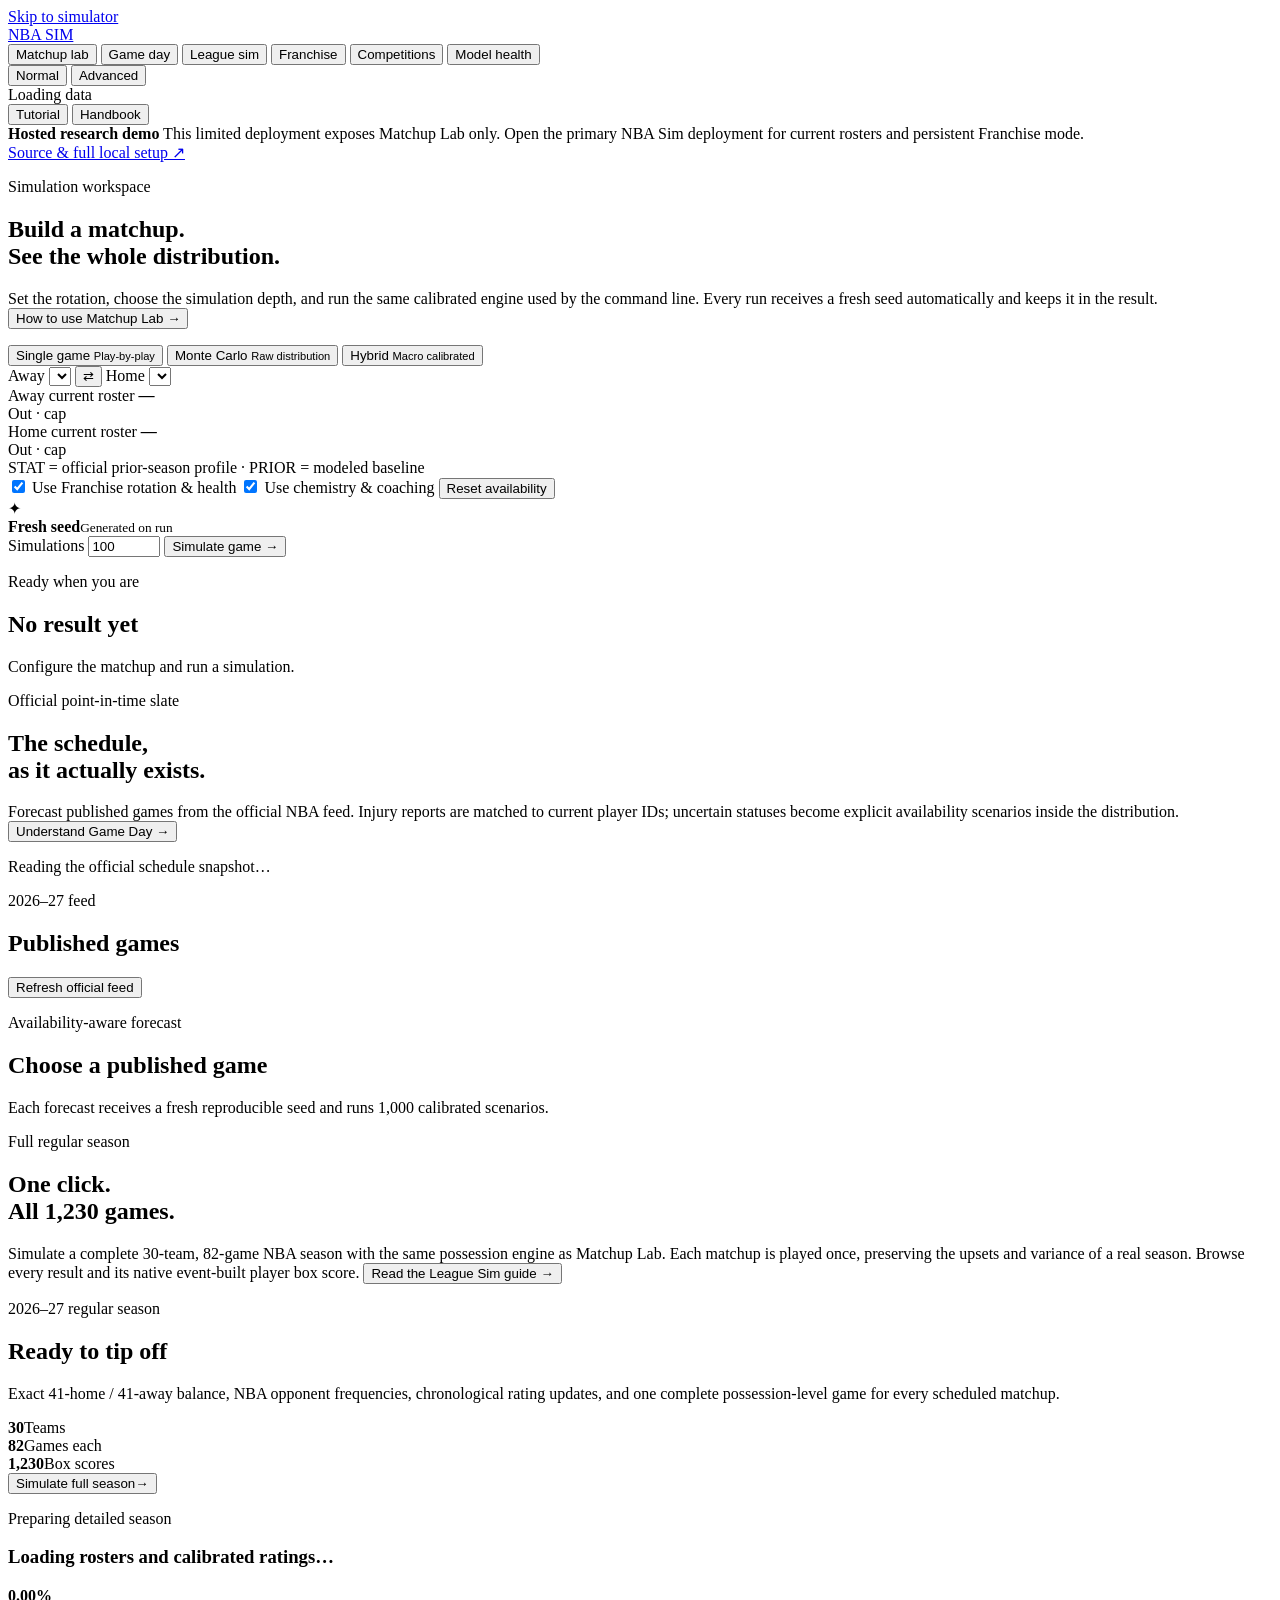
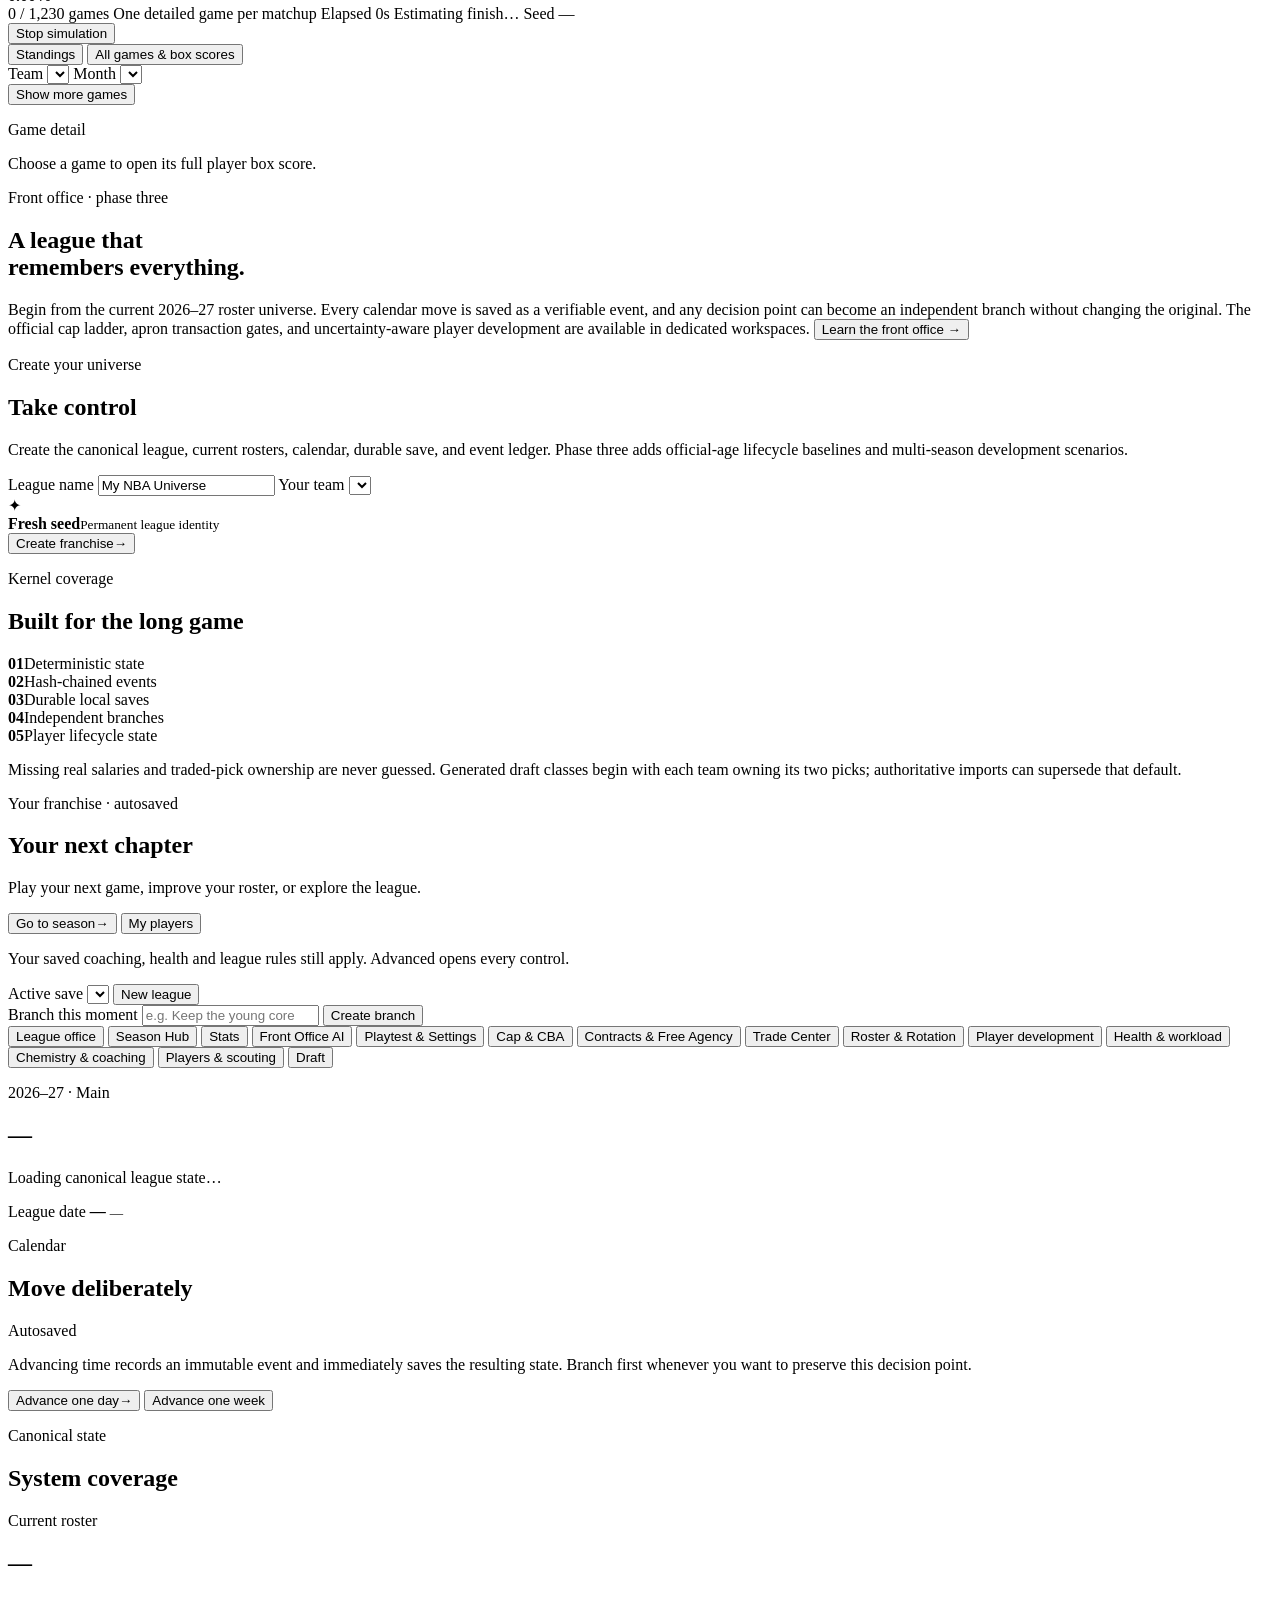
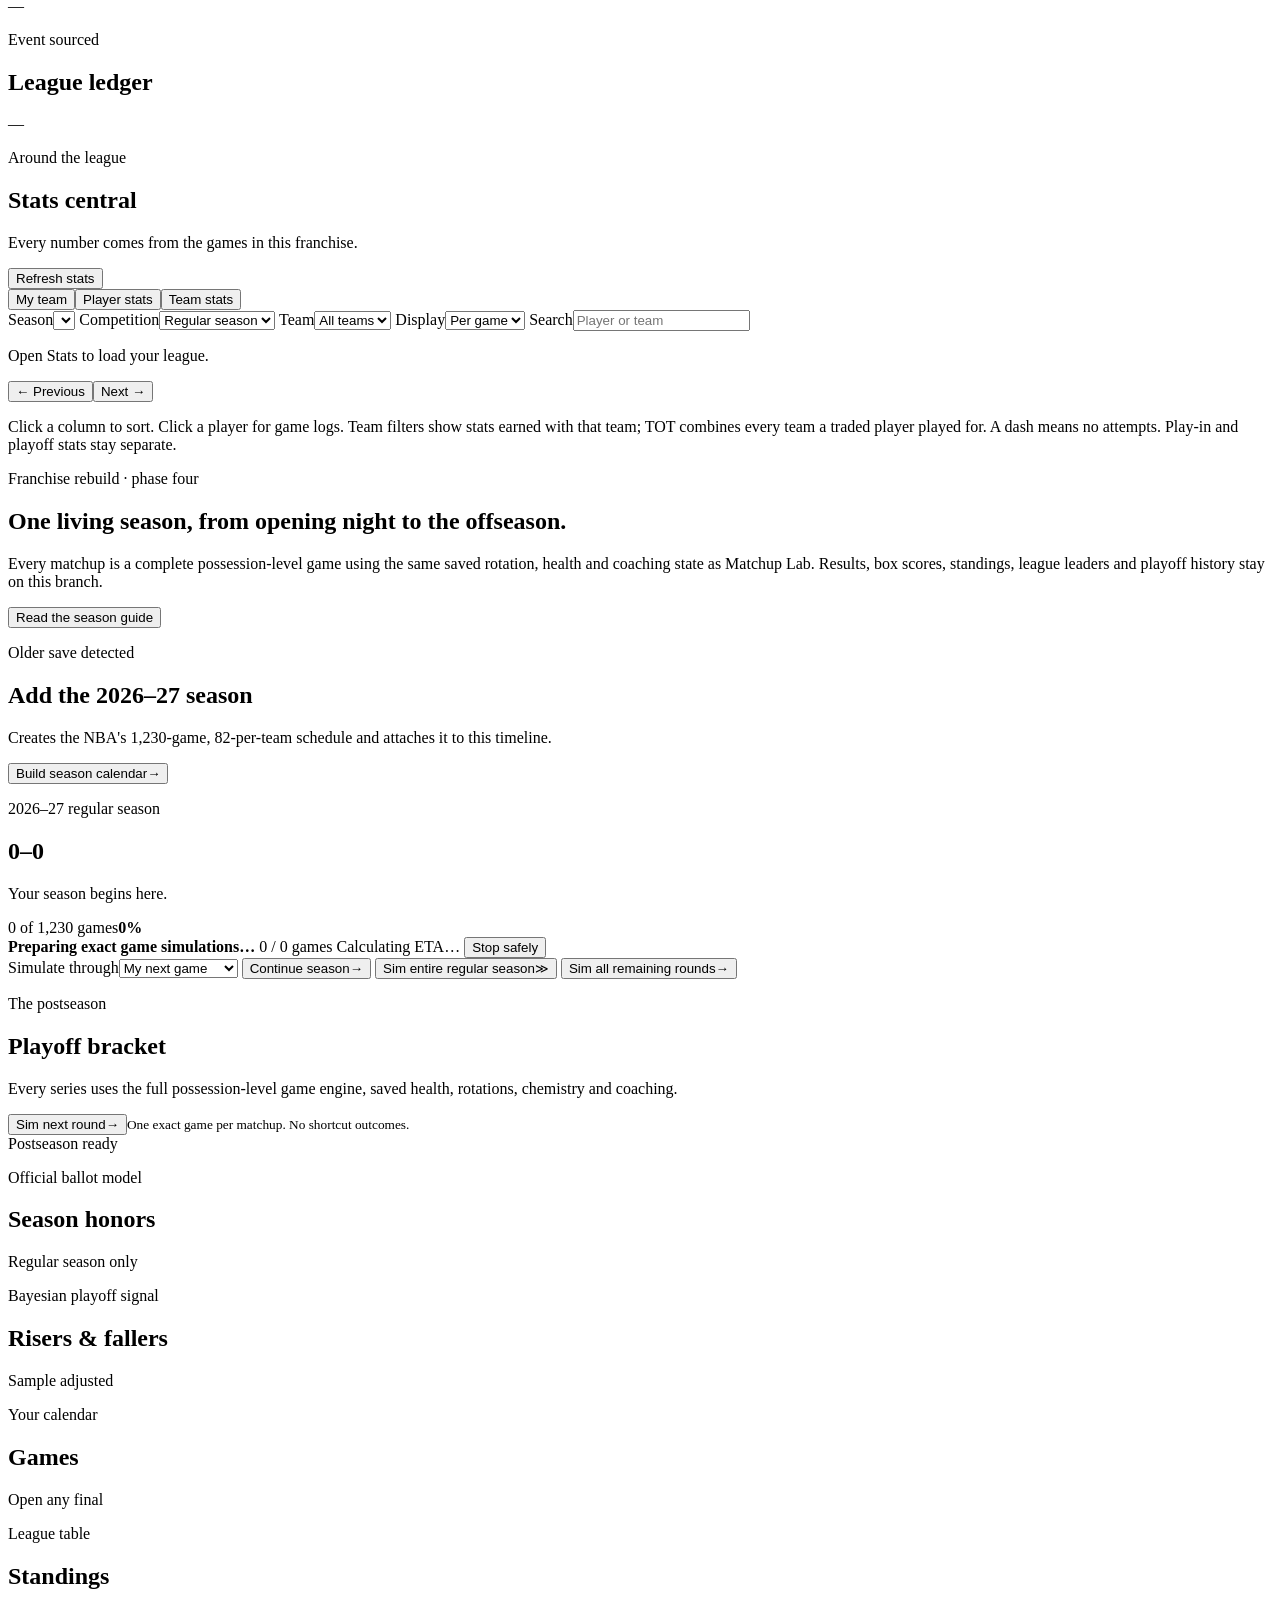
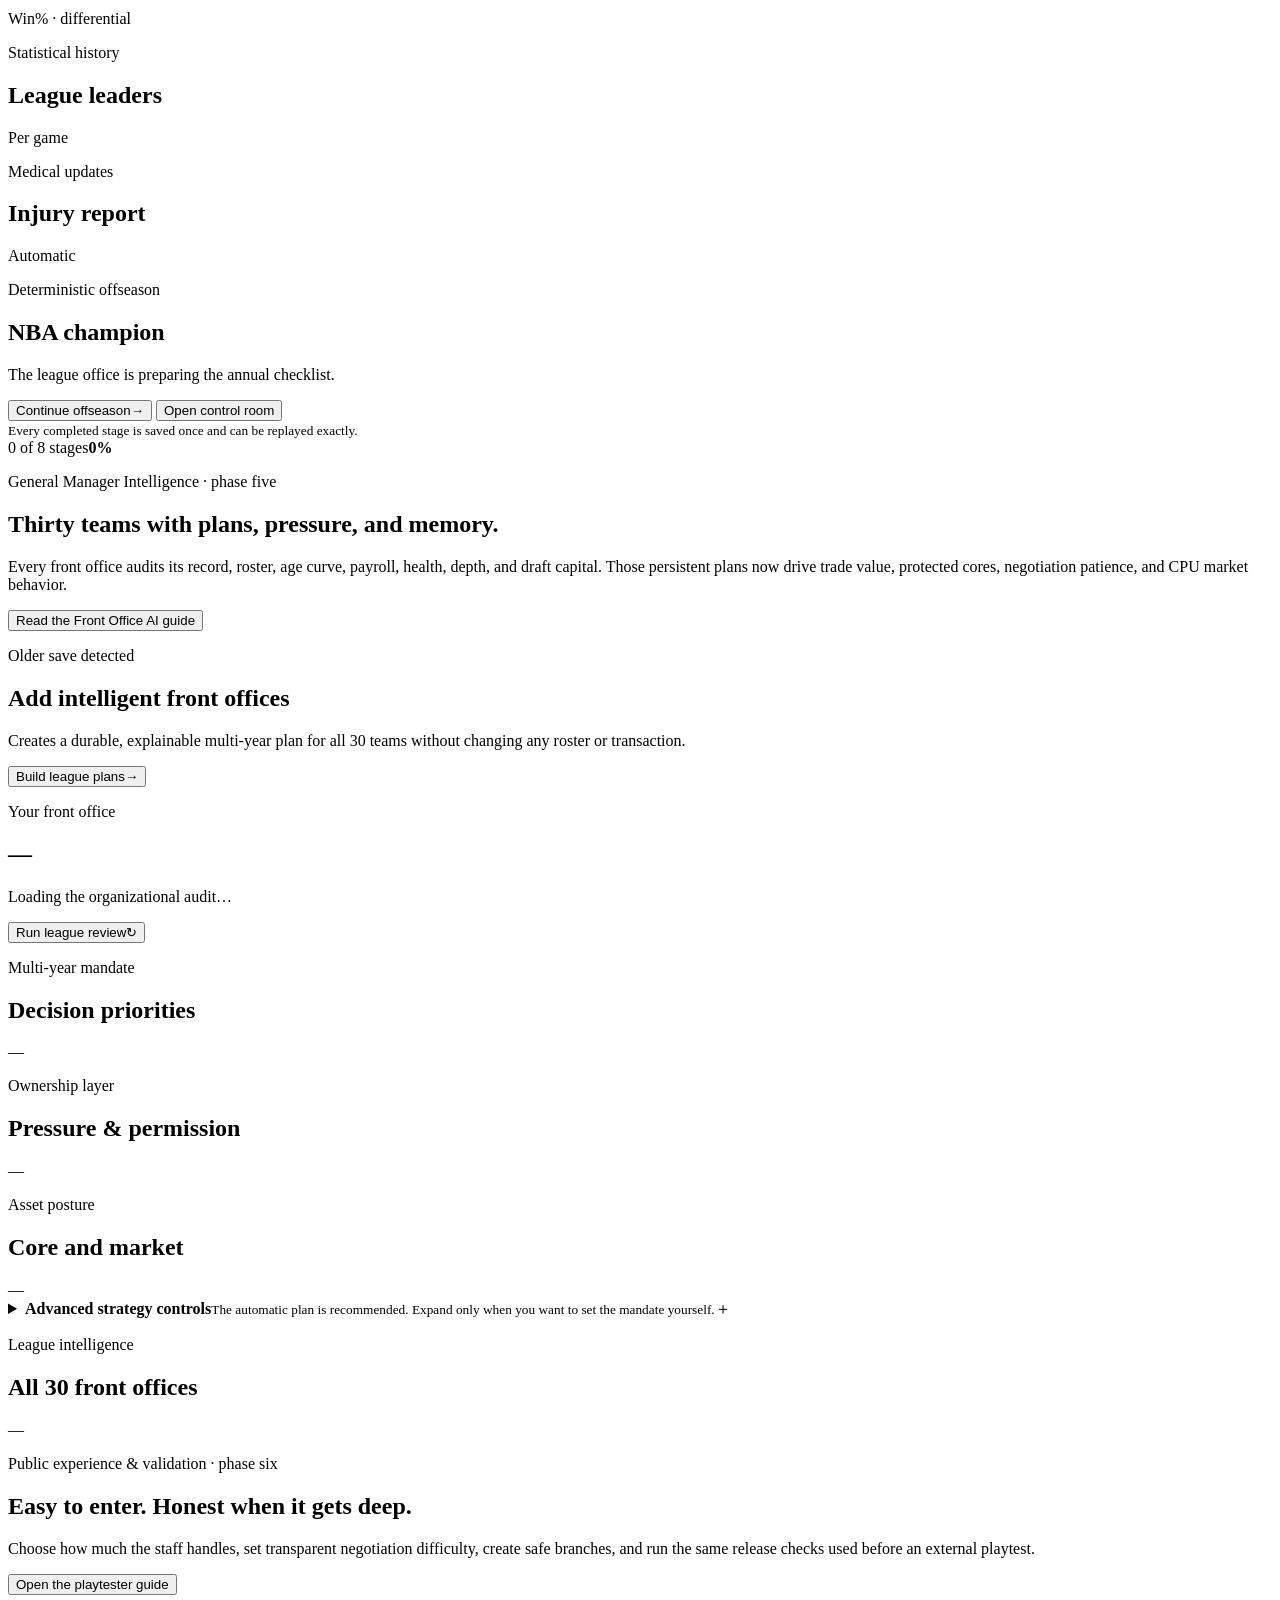
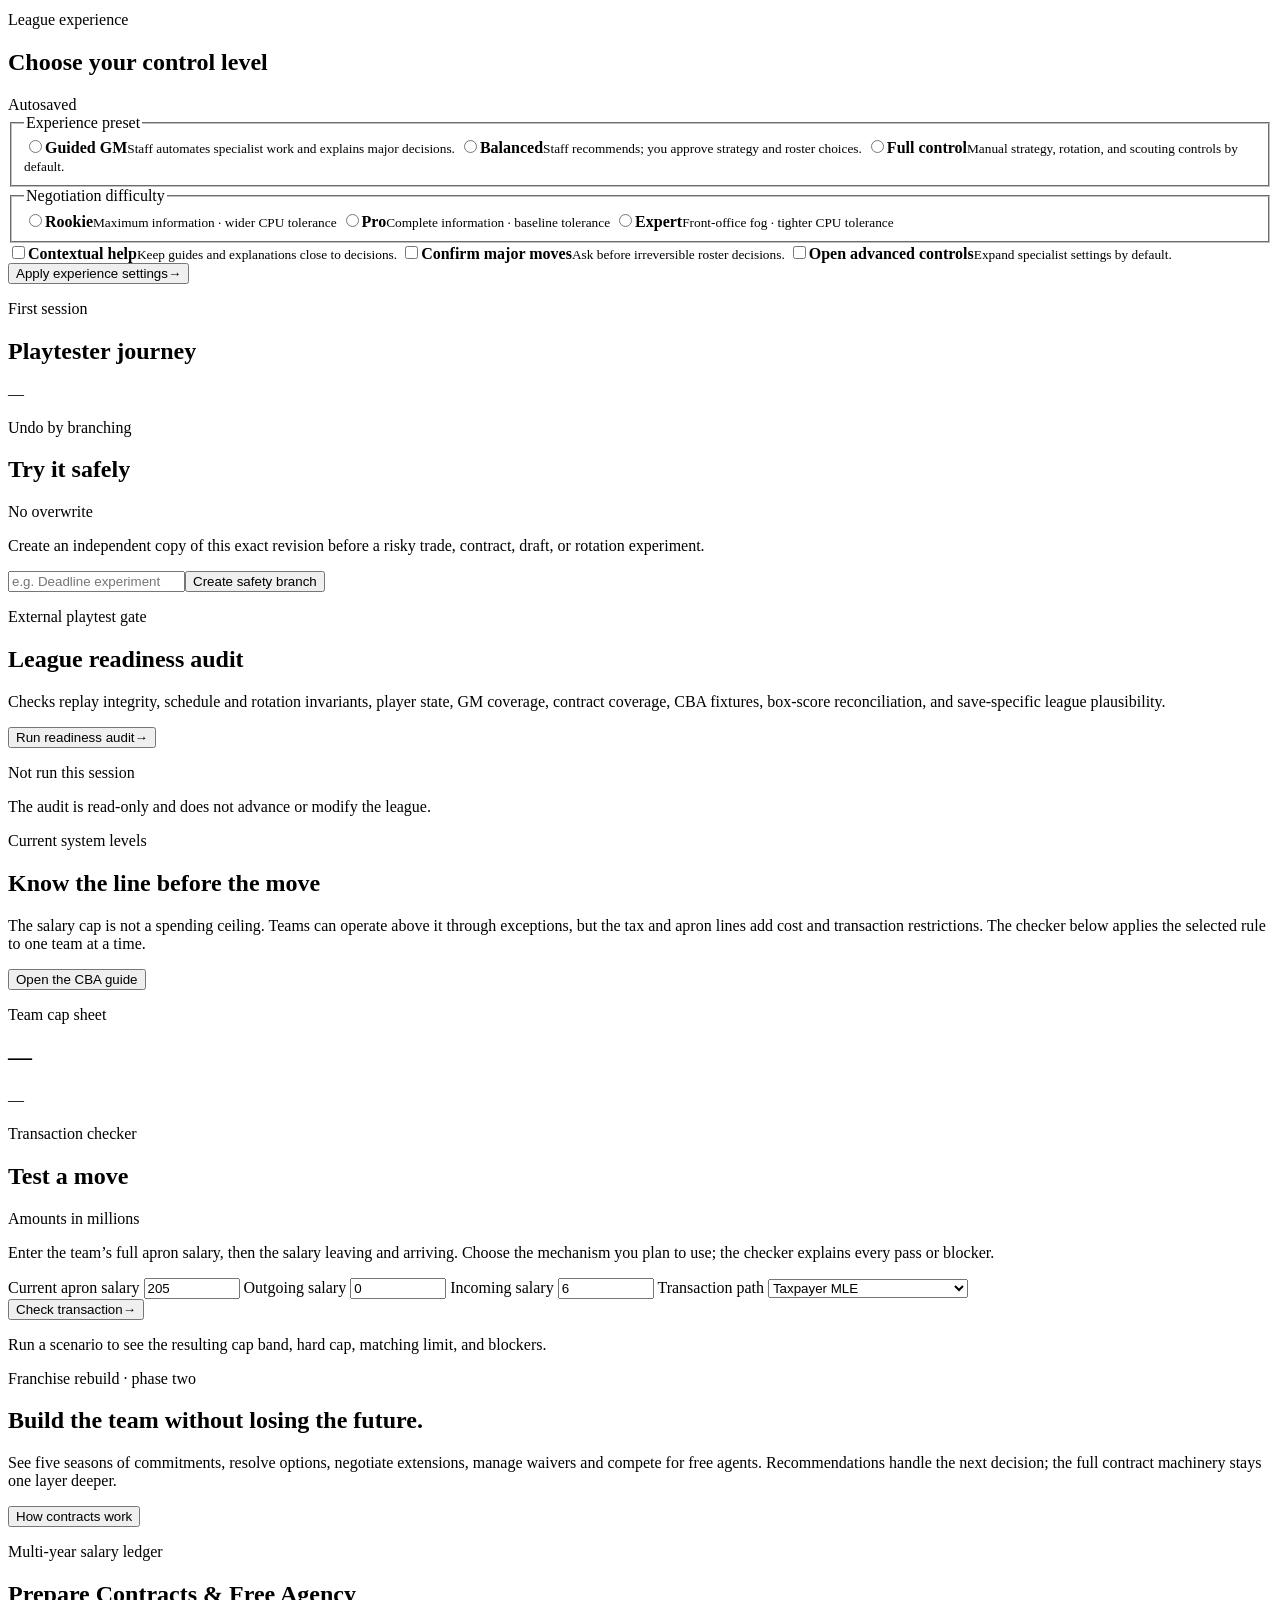
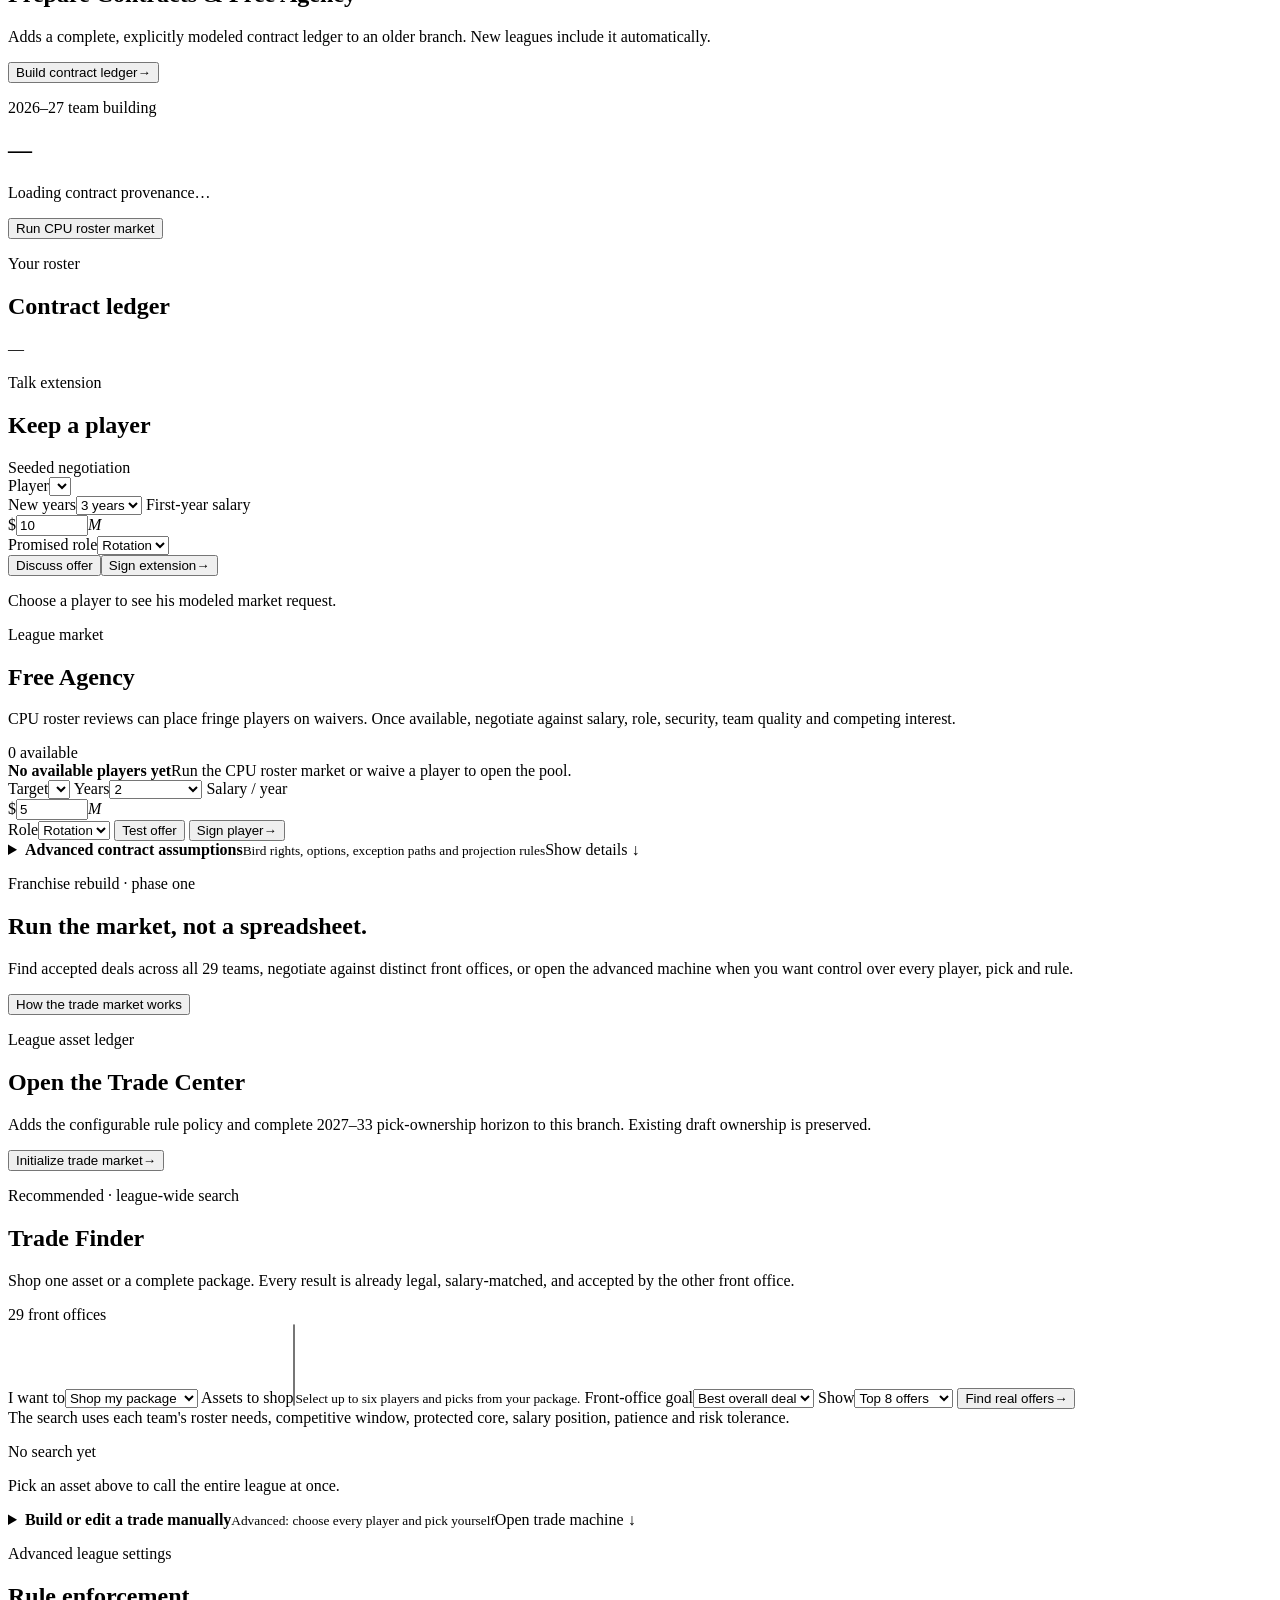
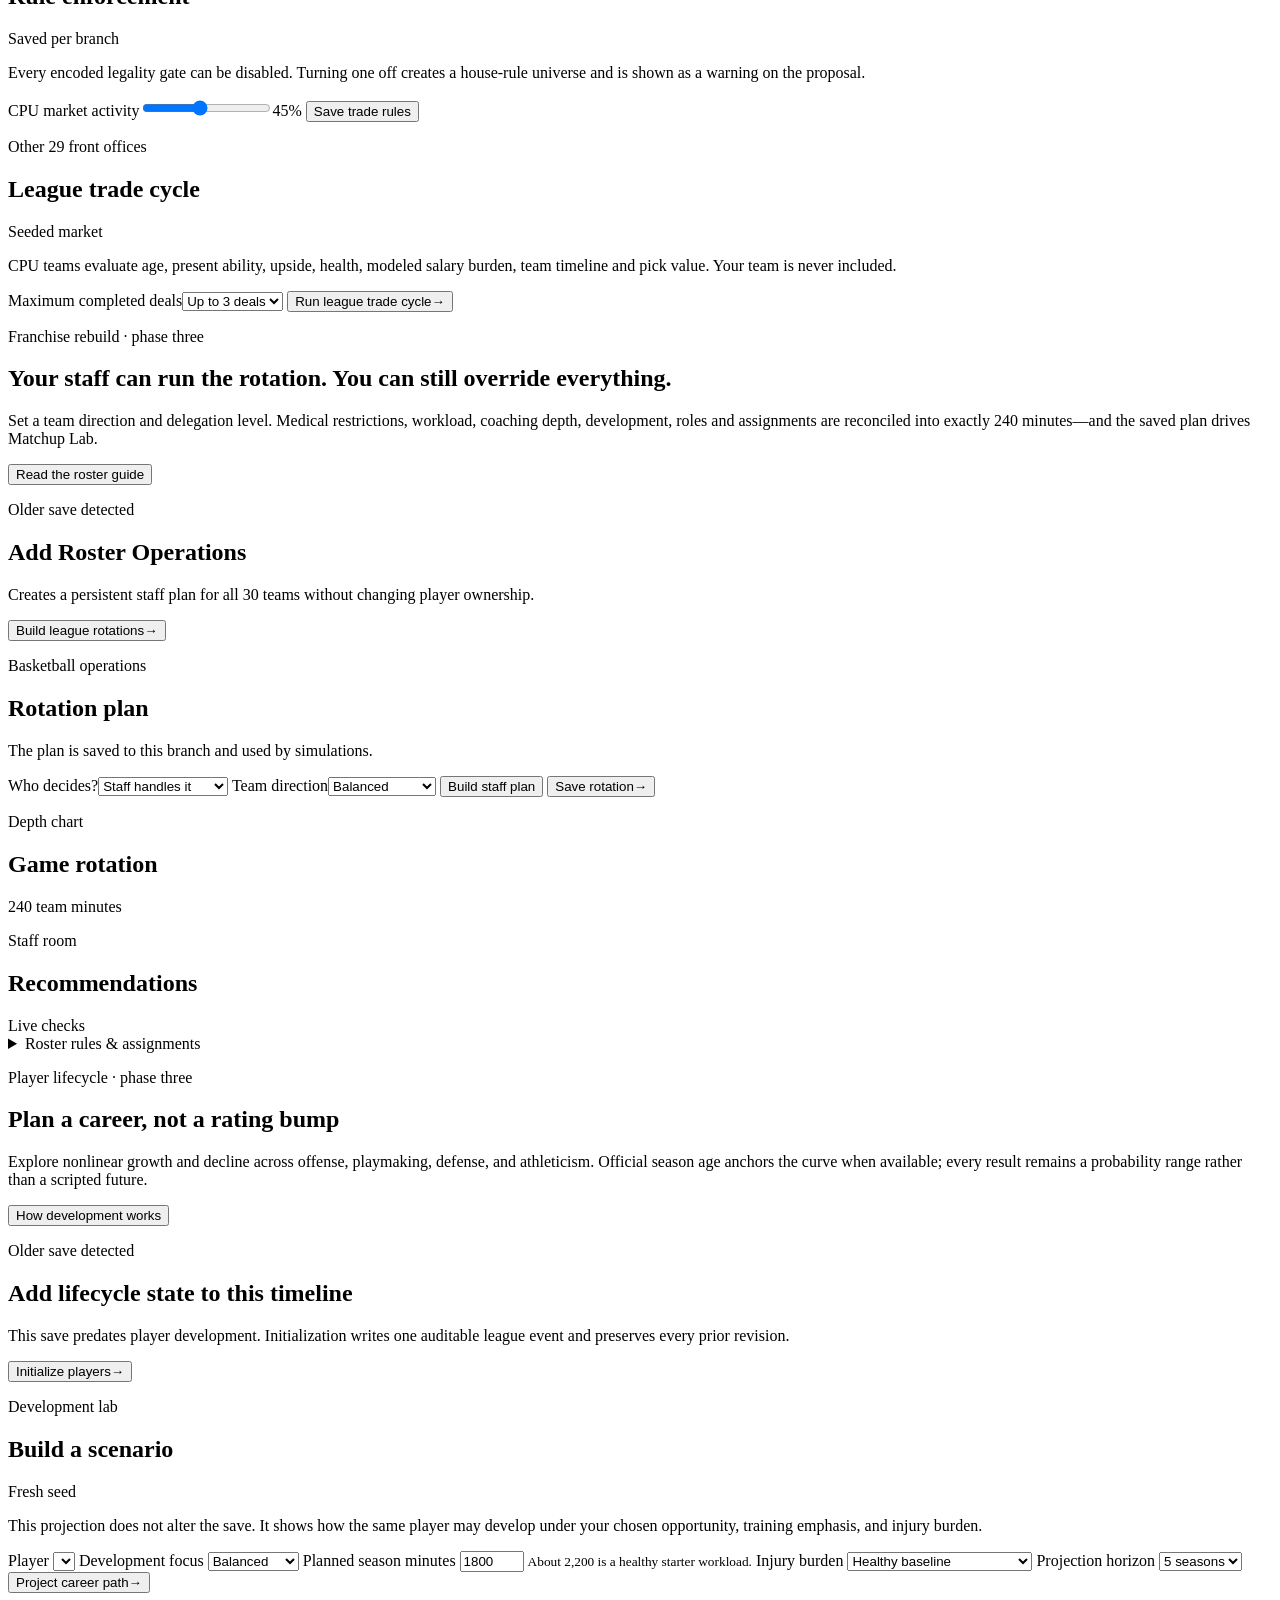
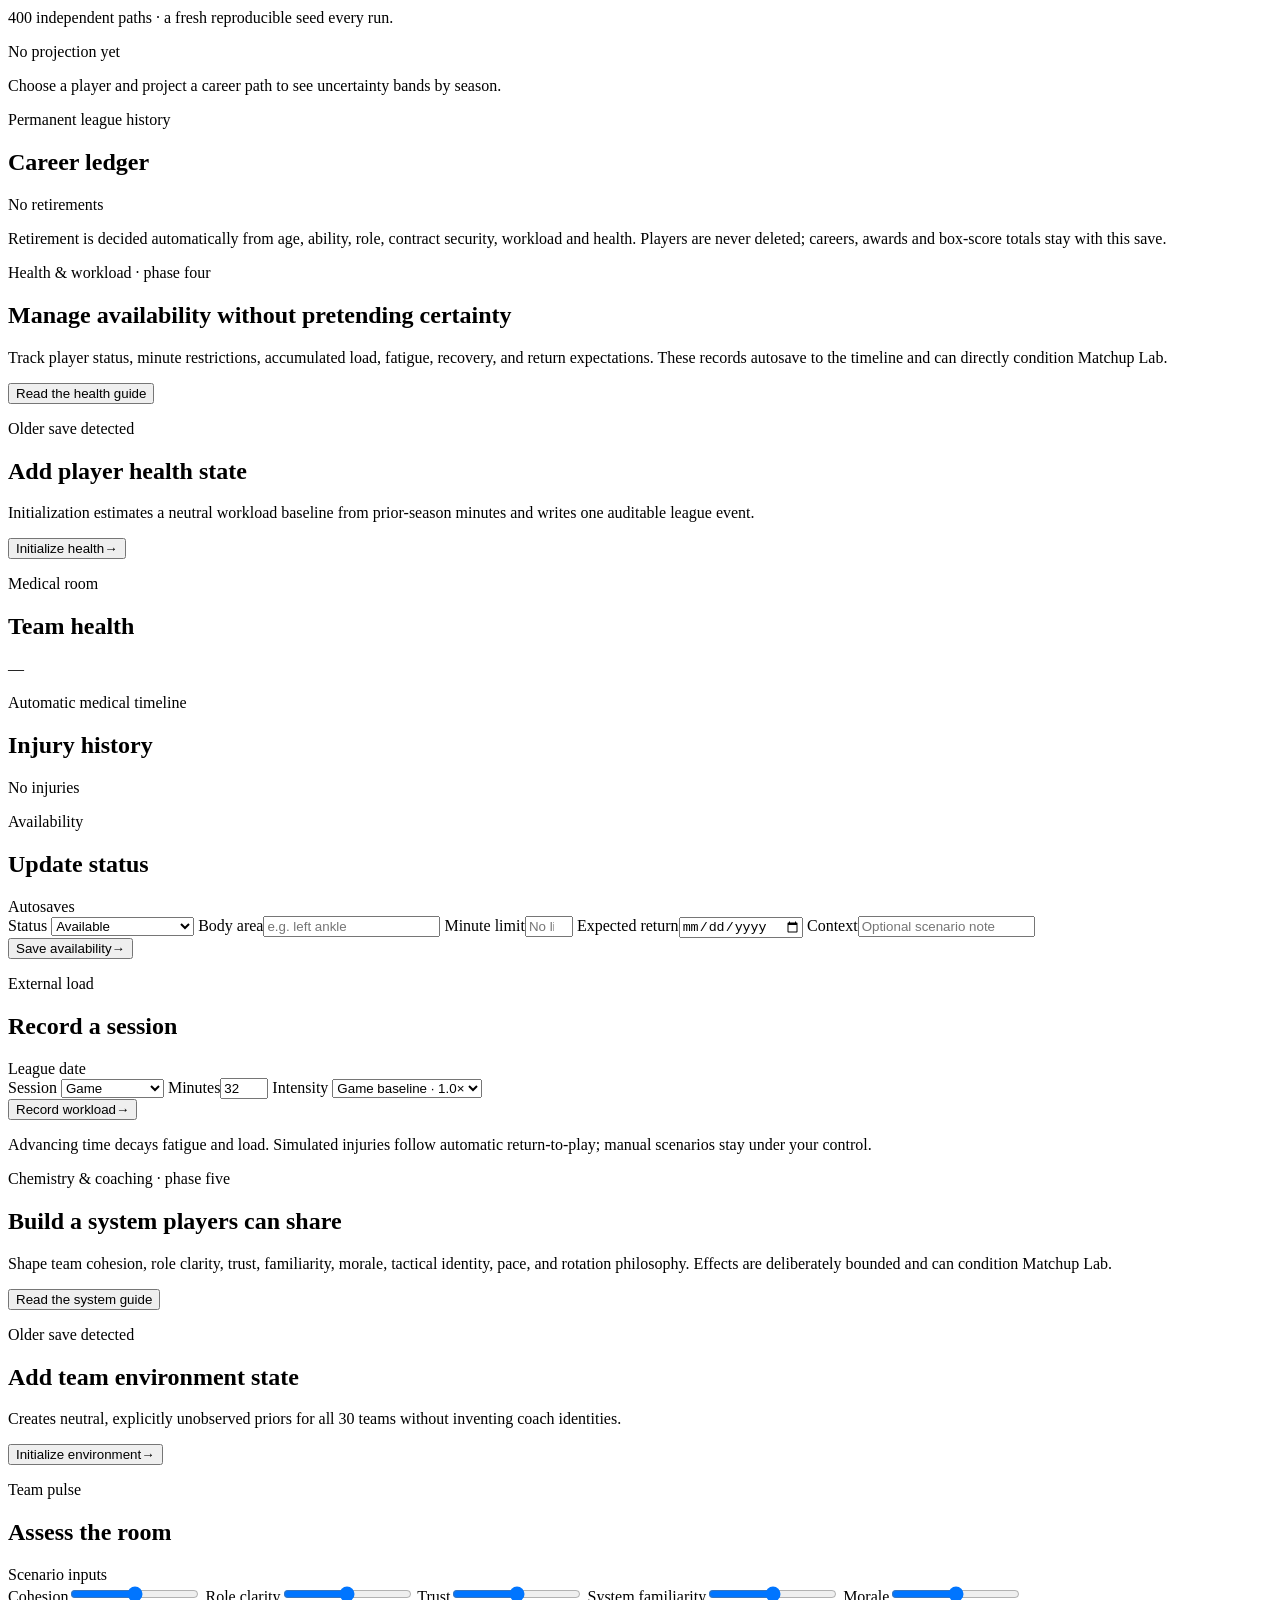
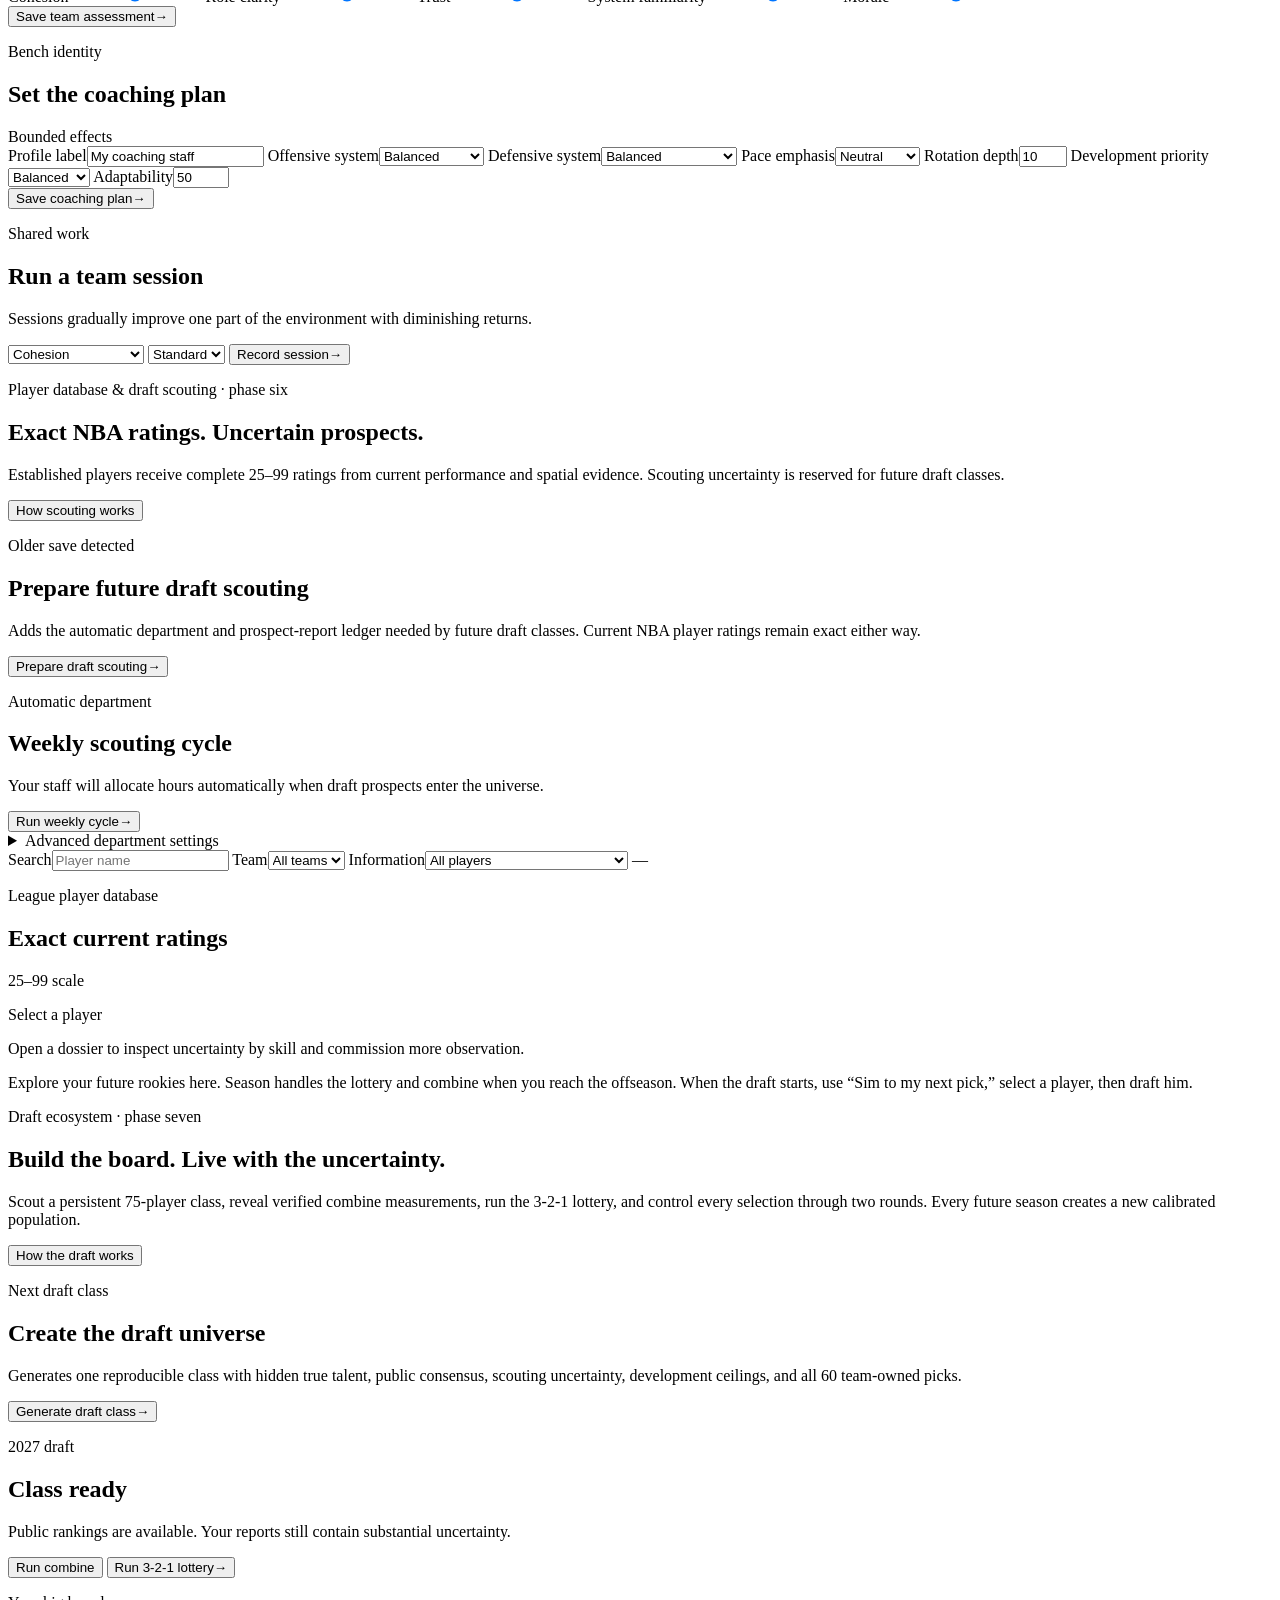
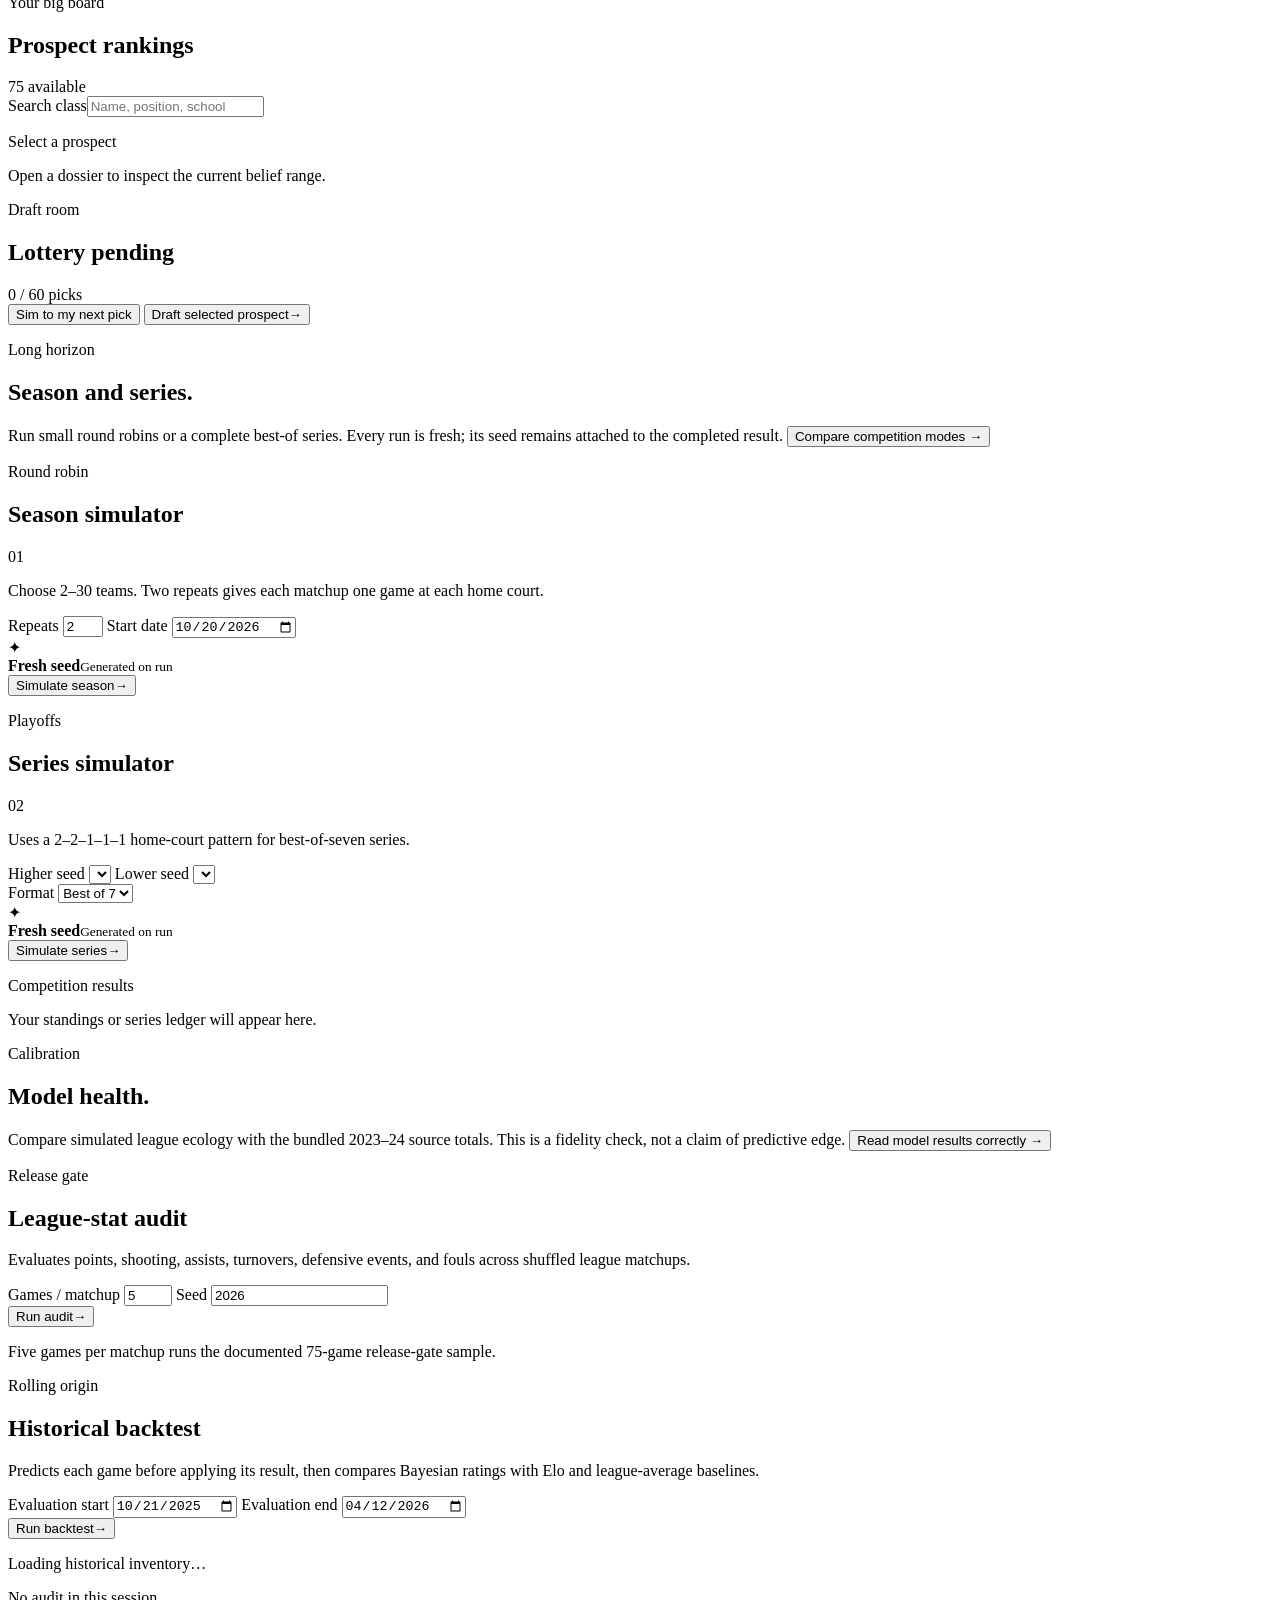
==== commit 51fa2270: "Launch complete cloud franchise experience" ====
--- a/public/index.html
+++ b/public/index.html
@@ -49,8 +49,8 @@
         <div>
           <strong>Hosted research demo</strong>
           <span>
-            Matchup Lab runs on deterministic fictional profiles. Public runs
-            are capped at 25 trials; the complete persistent franchise game is available locally.
+            This limited deployment exposes Matchup Lab only. Open the primary
+            NBA Sim deployment for current rosters and persistent Franchise mode.
           </span>
         </div>
         <a href="https://github.com/oorjitsethi/nba-sim" target="_blank" rel="noreferrer">
